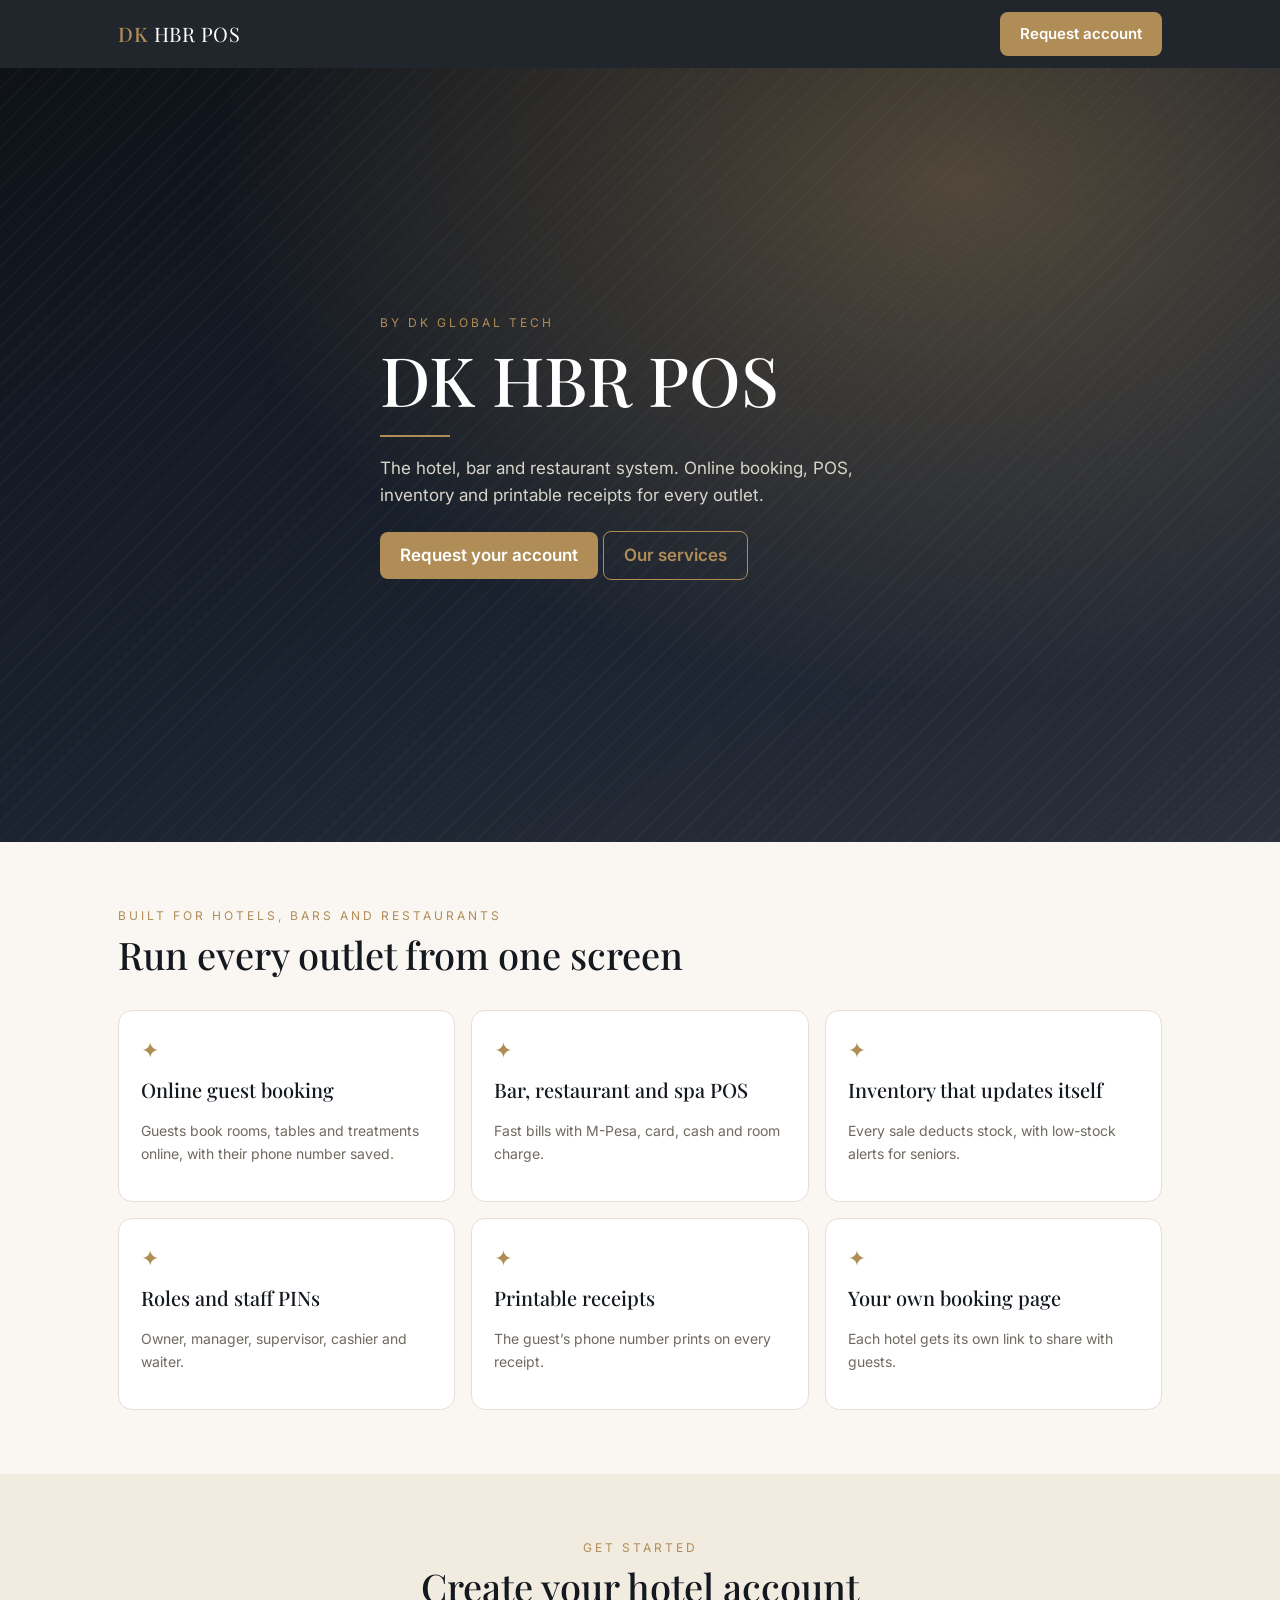
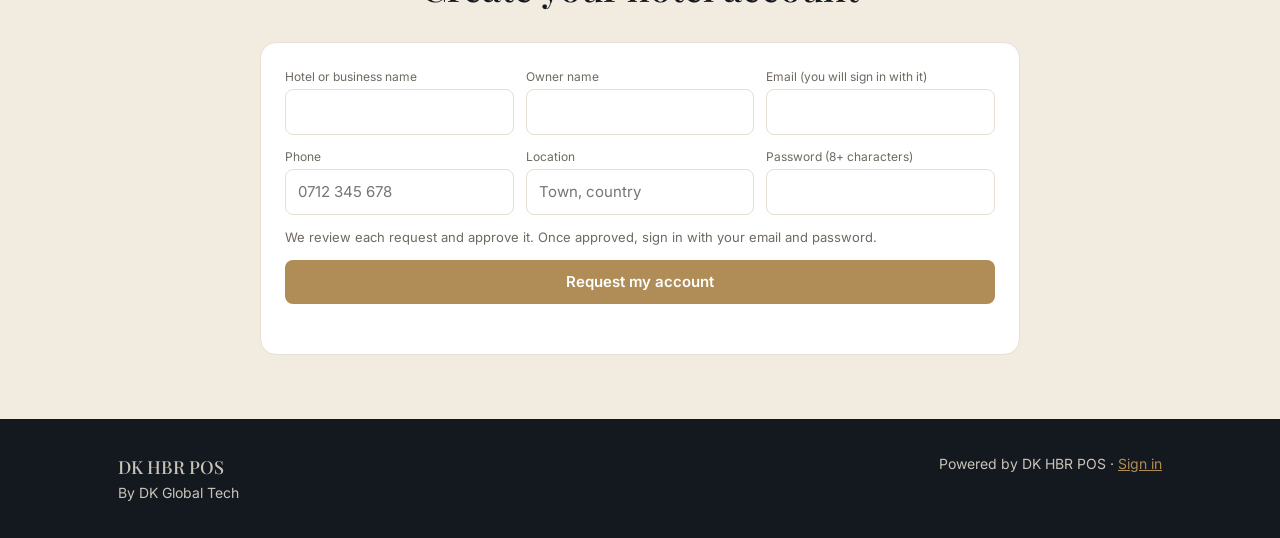
==== index.html @ b671a6f4 "Add files via upload" ====
<!DOCTYPE html>
<html lang="en"><head><meta charset="utf-8"><meta name="viewport" content="width=device-width,initial-scale=1,viewport-fit=cover"><title>DK HBR POS</title><meta name="theme-color" content="#b08d57"><link rel="manifest" href="manifest.webmanifest"><link rel="icon" href="icon-192.png">
<link href="https://fonts.googleapis.com/css2?family=Playfair+Display:wght@500;700&family=Inter:wght@400;500;600&display=swap" rel="stylesheet">
<style>
:root{--ink:#14181f;--gold:#b08d57;--cream:#faf7f2;--line:#e6dfd3;--mut:#6f6a60;--ok:#2f7d5b;--bad:#b3392f}
*{box-sizing:border-box}body{margin:0;font:15px/1.6 Inter,system-ui,sans-serif;color:var(--ink);background:var(--cream)}
h1,h2,h3,.serif{font-family:"Playfair Display",Georgia,serif;font-weight:500;margin:0}
button,input,select,textarea{font:inherit;color:inherit}button{cursor:pointer}
input,select,textarea{width:100%;padding:10px 12px;border:1px solid var(--line);border-radius:8px;background:#fff}
.mut{color:var(--mut);font-size:13px}.wrap{max-width:1080px;margin:0 auto;padding:0 18px}
.nav{position:sticky;top:0;z-index:5;background:rgba(20,24,31,.94);color:#fff;padding:12px 0}.nav .wrap{display:flex;justify-content:space-between;align-items:center;gap:10px}
.logo{font-family:"Playfair Display",serif;font-size:20px;letter-spacing:.5px}.logo b{color:var(--gold);font-weight:500}
.btn{background:var(--gold);color:#fff;border:0;border-radius:8px;padding:10px 20px;font-weight:600}.btn.o{background:transparent;border:1px solid var(--gold);color:var(--gold)}
.hero{min-height:86vh;display:flex;align-items:center;color:#fff;background:radial-gradient(ellipse at 75% 15%,rgba(176,141,87,.38),transparent 55%),repeating-linear-gradient(135deg,rgba(255,255,255,.025) 0 2px,transparent 2px 14px),linear-gradient(160deg,#0e1218,#1b2330 62%,#2b303b)}
.hero h1{font-size:clamp(36px,7vw,68px);line-height:1.1;margin:10px 0 14px}.hero p{max-width:520px;color:#d9d4c9;font-size:17px}
.eyebrow{color:var(--gold);letter-spacing:3px;font-size:12px;text-transform:uppercase}.rule{width:70px;height:2px;background:var(--gold);margin:18px 0}
.sec{padding:64px 0}.sec h2{font-size:clamp(26px,4vw,38px);margin-bottom:6px}
.cards{display:grid;grid-template-columns:repeat(auto-fit,minmax(260px,1fr));gap:16px;margin-top:24px}
.sv{background:#fff;border:1px solid var(--line);border-radius:14px;padding:22px}.sv i{color:var(--gold);font-style:normal;font-size:22px}.sv h3{font-size:20px;margin:6px 0}.sv button{margin-top:10px}
.bk{background:#fff;border:1px solid var(--line);border-radius:16px;padding:24px;max-width:760px;margin:24px auto 0}
.fg{display:grid;grid-template-columns:repeat(auto-fit,minmax(210px,1fr));gap:12px}.fg label{display:block;font-size:12px;color:var(--mut);margin-bottom:3px}
footer{background:var(--ink);color:#c9c4b9;padding:34px 0;font-size:14px}footer a,footer button{color:var(--gold);background:none;border:0;padding:0;text-decoration:underline}
.ok{background:#e9f4ee;color:var(--ok);padding:14px;border-radius:10px;margin-top:14px}.err{color:var(--bad);font-size:13px;margin-top:8px;min-height:18px}
.ov{display:none;position:fixed;inset:0;background:rgba(0,0,0,.55);z-index:20;align-items:center;justify-content:center;padding:16px}
.dlg{background:#fff;border-radius:14px;padding:22px;width:min(360px,100%)}.dlg input{margin:6px 0}
#app{display:none;max-width:1100px;margin:0 auto;padding:12px;padding-bottom:calc(12px + env(safe-area-inset-bottom,0px))}
.top{display:flex;justify-content:space-between;align-items:center;gap:8px;flex-wrap:wrap;margin-bottom:8px}
.chips{display:flex;gap:6px;flex-wrap:wrap;margin:8px 0}.chip{border:1px solid var(--line);background:#fff;border-radius:20px;padding:6px 14px}.chip.on{background:var(--ink);color:#fff;border-color:var(--ink)}
.card{background:#fff;border:1px solid var(--line);border-radius:12px;padding:14px;margin-bottom:10px}
.split{display:grid;grid-template-columns:minmax(0,1.5fr) minmax(0,1fr);gap:10px}.grid{display:grid;grid-template-columns:repeat(auto-fill,minmax(125px,1fr));gap:8px}
.item{text-align:left;background:var(--cream);border:1px solid var(--line);border-radius:10px;padding:12px 10px}.item b{display:block;font-weight:500}.item span{font-size:12px;color:var(--mut)}
.row{display:flex;justify-content:space-between;align-items:center;gap:8px;padding:5px 0;flex-wrap:wrap}.fl{display:grid;gap:6px;margin-bottom:8px}
.pay{display:grid;grid-template-columns:1fr 1fr;gap:6px;margin-top:8px}.pay button,.go{background:var(--ok);color:#fff;border:0;border-radius:8px;padding:10px;font-weight:600}.go{width:100%;margin-top:8px;background:var(--ink)}
.sm{border:1px solid var(--line);background:#fff;border-radius:8px;padding:5px 10px}.bad{color:var(--bad)}.low{background:#fbe9e7;color:var(--bad);border-radius:6px;padding:1px 8px;font-size:12px}
.mets{display:grid;grid-template-columns:repeat(auto-fit,minmax(150px,1fr));gap:8px;margin-bottom:8px}.met{background:#fff;border:1px solid var(--line);border-radius:10px;padding:10px}.met b{display:block;font-size:22px;font-weight:500}
#toast{position:fixed;left:50%;bottom:20px;transform:translateX(-50%);background:var(--ink);color:#fff;padding:10px 16px;border-radius:8px;display:none;z-index:40}
#rcpt{display:none;position:fixed;inset:0;background:rgba(0,0,0,.55);z-index:30;align-items:flex-start;justify-content:center;overflow:auto;padding:20px}
.paper{background:#fff;color:#000;width:min(340px,100%);padding:16px;font:13px/1.5 ui-monospace,Menlo,Consolas,monospace}.paper hr{border:0;border-top:1px dashed #000}.paper .ctr{text-align:center}.paper .r{display:flex;justify-content:space-between;gap:8px}
@media(max-width:700px){.split{grid-template-columns:1fr}}
@media print{body>*:not(#rcpt){display:none!important}#rcpt{position:static;background:none;display:block!important;padding:0}.paper{width:80mm;padding:0}.noprint{display:none!important}}
</style></head><body>
<div id="land">
<div class="nav"><div class="wrap"><div class="logo" id="lg1"></div><div><a href="#book" id="nb" class="btn" style="text-decoration:none;display:inline-block">Book now</a></div></div></div>
<header class="hero"><div class="wrap"><div class="eyebrow" id="ad"></div><h1 id="hn"></h1><div class="rule"></div><p id="tg"></p><p style="margin-top:22px"><a href="#book" id="hb" class="btn" style="text-decoration:none;display:inline-block">Plan your visit</a> <a href="#services" class="btn o" style="text-decoration:none;display:inline-block">Our services</a></p></div></header>
<section class="sec" id="services"><div class="wrap"><div class="eyebrow" id="se"></div><h2 id="sh"></h2><div class="cards" id="cards"></div></div></section>
<section class="sec" id="book" style="background:#f1ebe0"><div class="wrap"><div class="eyebrow" id="be1" style="text-align:center"></div><h2 id="bh" style="text-align:center"></h2>
<form class="bk" id="bf"><div class="fg"><div><label>Your name</label><input name="name" required autocomplete="name"></div><div><label>Phone (shown on your receipt)</label><input name="phone" required inputmode="tel" placeholder="0712 345 678"></div>
<div><label>Email (optional)</label><input name="email" type="email"></div><div><label>Service</label><select name="service" id="sv"></select></div>
<div><label>Date</label><input name="date" type="date" required id="dt"></div><div><label>Time</label><input name="time" type="time" value="12:00"></div><div><label>Guests</label><input name="guests" type="number" min="1" value="2"></div></div>
<div style="margin-top:12px"><label class="mut">What should we prepare? (room type, meal, treatment, special needs)</label><textarea name="notes" rows="3"></textarea></div>
<button class="btn" style="margin-top:14px;width:100%">Send booking request</button><div class="err" id="be"></div><div id="bo"></div></form>
<form class="bk" id="sg" style="display:none"><div class="fg"><div><label>Hotel or business name</label><input name="name" required></div><div><label>Owner name</label><input name="owner" required autocomplete="name"></div><div><label>Email (you will sign in with it)</label><input name="email" type="email" required autocomplete="email"></div><div><label>Phone</label><input name="phone" required inputmode="tel" placeholder="0712 345 678"></div><div><label>Location</label><input name="loc" placeholder="Town, country"></div><div><label>Password (8+ characters)</label><input name="pw" type="password" required minlength="8" autocomplete="new-password"></div></div>
<p class="mut" style="margin:12px 0 0">We review each request and approve it. Once approved, sign in with your email and password.</p><button class="btn" style="margin-top:12px;width:100%">Request my account</button><div class="err" id="sge"></div><div id="sgo"></div></form></div></section>
<footer><div class="wrap" style="display:flex;justify-content:space-between;gap:12px;flex-wrap:wrap"><div><b class="serif" id="fn" style="font-size:18px"></b><br><span id="fa"></span></div><div>Powered by DK HBR POS · <button data-a="lgo">Sign in</button></div></div></footer>
</div>

<div id="app"></div>
<div class="ov" id="lg"><div class="dlg"><h3>Sign in</h3>
<div class="chips"><button class="chip on" data-a="lm" data-v="staff" id="m1">Hotel staff</button><button class="chip" data-a="lm" data-v="own" id="m2">Owner or admin</button></div>
<div id="lf"><input id="lh" placeholder="Hotel code"><input id="ln" placeholder="Your name" autocomplete="username"><input id="lp" type="password" inputmode="numeric" placeholder="PIN" autocomplete="current-password"><button class="go" data-a="login">Sign in</button></div>
<div id="lo" style="display:none"><input id="le1" type="email" placeholder="Email" autocomplete="username"><input id="lw" type="password" placeholder="Password" autocomplete="current-password"><button class="go" data-a="login2">Sign in</button></div>
<div id="sf" style="display:none"><p class="mut">First time. Create the platform admin account with your setup code.</p><input id="sc" placeholder="Setup code"><input id="sn" placeholder="Your name"><input id="se1" type="email" placeholder="Admin email"><input id="sw" type="password" placeholder="Password (8+ characters)"><button class="go" data-a="setup">Create platform admin</button></div>
<div class="err" id="le"></div><button class="sm" data-a="lgx" style="margin-top:6px">Close</button></div></div>
<div id="rcpt"></div><div id="toast" role="status"></div>
<script>
const QH=new URLSearchParams(location.search).get("h")||"";const HOTEL={name:QH?"":"DK HBR POS",tag:QH?"":"The hotel, bar and restaurant system. Online booking, POS, inventory and printable receipts for every outlet.",phone:"",addr:QH?"":"By DK Global Tech"};
const SV=[["Rooms and suites","Comfortable rooms, made up and ready for your arrival."],["Restaurant table","Reserve a table and tell us what to prepare."],["Bar and lounge","Evening drinks and a corner kept just for you."],["Spa and wellness","Massage and treatments, booked to your time."],["Events and conferences","Meetings, weddings and celebrations, set up in advance."],["Airport or town transfer","A driver waiting with your name on it."]];
const FT=[["Online guest booking","Guests book rooms, tables and treatments online, with their phone number saved."],["Bar, restaurant and spa POS","Fast bills with M-Pesa, card, cash and room charge."],["Inventory that updates itself","Every sale deducts stock, with low-stock alerts for seniors."],["Roles and staff PINs","Owner, manager, supervisor, cashier and waiter."],["Printable receipts","The guest’s phone number prints on every receipt."],["Your own booking page","Each hotel gets its own link to share with guests."]];
const $=id=>document.getElementById(id),esc=s=>String(s==null?"":s).replace(/[&<>"']/g,c=>({"&":"&amp;","<":"&lt;",">":"&gt;",'"':"&quot;","'":"&#39;"}[c]));
const money=n=>"KSh "+Math.round(n).toLocaleString(),SEN=["owner","manager","supervisor"],ld=d=>new Date(d).toLocaleDateString([],{weekday:"short",day:"numeric",month:"short"});
const lymd=d=>d.getFullYear()+"-"+String(d.getMonth()+1).padStart(2,"0")+"-"+String(d.getDate()).padStart(2,"0");
let S={t:sessionStorage.getItem("dkt")||"",me:null,menu:[],orders:[],bookings:[],stock:[],staff:[]},tab="pos",per=1,bf="up",cart={lines:{},ref:"",name:"",phone:"",id:null,bk:null,dept:"Restaurant"},poll;
function paintLand(){
 const P=!QH;document.title=HOTEL.name||"DK HBR POS";
 $("lg1").innerHTML=esc(HOTEL.name).replace(/^(\S+)/,"<b>$1</b>");$("hn").textContent=HOTEL.name;$("tg").textContent=HOTEL.tag;$("ad").textContent=HOTEL.addr;$("fn").textContent=HOTEL.name;$("fa").textContent=[HOTEL.addr,HOTEL.phone].filter(Boolean).join(" · ");
 $("cards").innerHTML=(P?FT:SV).map((x,i)=>`<div class="sv"><i>✦</i><h3>${x[0]}</h3><p class="mut" style="font-size:14px">${x[1]}</p>${P?"":`<button class="btn o" data-a="pick" data-v="${i}">Book this</button>`}</div>`).join("");
 $("se").textContent=P?"Built for hotels, bars and restaurants":"Stay · Dine · Unwind";$("sh").textContent=P?"Run every outlet from one screen":"Everything you need, under one roof";
 $("nb").textContent=P?"Request account":"Book now";$("hb").textContent=P?"Request your account":"Plan your visit";
 $("be1").textContent=P?"Get started":"Book online";$("bh").textContent=P?"Create your hotel account":"Tell us what you need. We’ll have it ready.";
 $("bf").style.display=P?"none":"";$("sg").style.display=P?"":"none";$("lh").value=QH}
$("sv").innerHTML=SV.map(x=>`<option>${x[0]}</option>`).join("");$("dt").min=lymd(new Date());$("dt").value=lymd(new Date(Date.now()+864e5));paintLand();
if(QH)api("pub",{h:QH}).then(r=>{Object.assign(HOTEL,r);paintLand()}).catch(x=>{HOTEL.name="Hotel not found";HOTEL.tag=x.message;paintLand()});
function toast(m){const t=$("toast");t.textContent=m;t.style.display="block";clearTimeout(toast.h);toast.h=setTimeout(()=>t.style.display="none",3000)}
async function api(a,d){const r=await fetch("/api/s",{method:"POST",headers:{"Content-Type":"application/json"},body:JSON.stringify(Object.assign({a,t:S.t},d||{}))});const j=await r.json().catch(()=>({err:"Network problem"}));if(!r.ok){if((r.status===401||r.status===403)&&S.me){out();toast(j.err)}throw new Error(j.err||"Something went wrong")}return j}
$("bf").onsubmit=async e=>{e.preventDefault();$("be").textContent="";try{const f=Object.fromEntries(new FormData(e.target)),r=await api("book",Object.assign({h:QH},f));$("bo").innerHTML=`<div class="ok"><b>Request received. Reference ${esc(r.ref)}.</b><br>We’ll call or WhatsApp you on ${esc(f.phone)} to confirm. This number will appear on your receipt.</div>`;e.target.reset();$("dt").value=lymd(new Date(Date.now()+864e5))}catch(x){$("be").textContent=x.message}};
$("sg").onsubmit=async e=>{e.preventDefault();$("sge").textContent="";try{await api("signup",Object.fromEntries(new FormData(e.target)));$("sgo").innerHTML='<div class="ok"><b>Request received.</b><br>We’ll review it and approve your account. Then sign in with your email and password.</div>';e.target.reset()}catch(x){$("sge").textContent=x.message}};
const can={pay:()=>S.me.role!=="waiter",sen:()=>SEN.includes(S.me.role),stf:()=>["owner","manager"].includes(S.me.role)};
const pend=()=>(S.reqs||[]).filter(x=>x.status==="pending");
const TABS=()=>S.me.role==="platform"?[["req","Requests"+(pend().length?" ("+pend().length+")":"")],["cl","Clients"],["nc","Create client"],["ps","Payment details"]]:[["pos","New bill"],["bills","Bills"],["bookings","Bookings"],...(can.sen()?[["inventory","Inventory"],["menu","Menu"],["reports","Reports"]]:[]),...(can.stf()?[["staff","Staff"],["set","Settings"]]:[])];
function enter(r){S.t=r.t;sessionStorage.setItem("dkt",r.t);S.me=r.me;tab=r.me.role==="platform"?"req":"pos";$("lg").style.display="none";$("land").style.display="none";$("app").style.display="block";shell();sync();clearInterval(poll);poll=setInterval(()=>{if(!document.hidden)sync()},12000)}
function out(){clearInterval(poll);sessionStorage.removeItem("dkt");S.t="";S.me=null;$("app").style.display="none";$("land").style.display="block"}
async function sync(){try{Object.assign(S,await api("sync"));if(S.cfg)Object.assign(HOTEL,S.cfg);if(!$("v"))return;const rb=document.querySelector("#app [data-v=req]");if(rb)rb.textContent="Requests"+(pend().length?" ("+pend().length+")":"");if(tab==="menu"||tab==="inventory"||tab==="staff"){const l=$("ls");if(l)({menu:lMenu,inventory:lInv,staff:lStaff})[tab]()}else if(!["pos","nc","set","ps"].includes(tab)){const f=document.activeElement;if(f&&f.closest&&f.closest("#v")&&/INPUT|TEXTAREA|SELECT/.test(f.tagName))return;keepView()}}catch(e){}}
function shell(){$("app").innerHTML=`<div class="top"><div class="logo" style="font-size:20px">${esc(HOTEL.name)}<div class="mut" style="font-family:Inter">DK HBR POS</div></div><div><span class="chip">${esc(S.me.name)} · ${esc(S.me.role)}</span> <button class="sm" data-a="out">Sign out</button></div></div><div class="chips">${TABS().map(t=>`<button class="chip" data-a="tab" data-v="${t[0]}">${t[1]}</button>`).join("")}</div><div id="v"></div>`;view()}
function view(){document.querySelectorAll("#app .chips [data-a=tab]").forEach(b=>b.classList.toggle("on",b.dataset.v===tab));({pos:vPos,bills:vBills,bookings:vBook,inventory:vInv,menu:vMenu,reports:vRep,staff:vStaff,set:vSet,req:vReq,cl:vCl,nc:vNc,ps:vPs})[tab]()}
const ctot=()=>Object.values(cart.lines).reduce((a,l)=>a+l.p*l.q,0);
function vPos(){
 const it=S.menu.filter(m=>m.dept===cart.dept),L=Object.values(cart.lines),t=ctot();
 $("v").innerHTML=`<div class="split"><div class="card"><div class="chips">${["Restaurant","Bar","Spa","Hotel"].map(d=>`<button class="chip ${d===cart.dept?"on":""}" data-a="dept" data-v="${d}">${d==="Hotel"?"Rooms and extras":d}</button>`).join("")}</div><div class="grid">${it.map(m=>`<button class="item" data-a="add" data-v="${m.id}"><b>${esc(m.name)}</b><span>${money(m.price)}</span></button>`).join("")||'<p class="mut">Nothing here yet. Seniors add items under Menu.</p>'}</div></div>
 <div class="card"><div class="row"><b>${cart.id?"Editing bill":"New bill"}</b><button class="sm" data-a="clr">Clear</button></div><div class="fl"><input id="gn" placeholder="Guest name" value="${esc(cart.name)}"><input id="gp" placeholder="Guest phone (prints on receipt)" inputmode="tel" value="${esc(cart.phone)}"><input id="gr" placeholder="Room, table or booking ref" value="${esc(cart.ref)}"></div>
 <div style="border-top:1px solid var(--line);border-bottom:1px solid var(--line);min-height:56px;padding:4px 0">${L.map(l=>`<div class="row"><span>${esc(l.n)}</span><span><button class="sm" data-a="qty" data-v="${l.id}:-1">−</button> ${l.q} <button class="sm" data-a="qty" data-v="${l.id}:1">+</button> ${money(l.p*l.q)}</span></div>`).join("")||'<p class="mut">Tap an item to start.</p>'}</div>
 <div class="row mut"><span>VAT 16% (included)</span><span>${money(t*16/116)}</span></div><div class="row"><b>Total</b><b style="font-size:20px">${money(t)}</b></div>
 <button class="go" data-a="save">Save bill and send</button>${can.pay()?`<div class="pay">${["Cash","M-Pesa","Card","Room"].map(p=>`<button data-a="pay" data-v="${p}">${p==="Room"?"Room charge":p}</button>`).join("")}</div>`:'<p class="mut">Cashiers and seniors take payment.</p>'}</div></div>`}
async function save(pay){
 const L=Object.values(cart.lines);if(!L.length)return toast("Add items first");
 if(pay&&cart.phone.replace(/\D/g,"").length<9)return toast("Enter the guest’s phone number. It prints on the receipt.");
 if(pay==="Room"&&!cart.ref.trim())return toast("Enter the room number first");
 const r=await api("order",{id:cart.id,lines:L,name:cart.name,phone:cart.phone,ref:cart.ref,pay:pay||null});
 if(cart.bk)api("upd",{c:"bookings",id:cart.bk,patch:{status:pay?"Done":"Arrived"}}).catch(()=>{});
 cart={lines:{},ref:"",name:"",phone:"",id:null,bk:null,dept:cart.dept};await sync();
 if(pay){toast("Paid "+money(r.o.total));showRc(r.o)}else{toast("Bill saved");vPos()}}
function vBills(){
 const op=S.orders.filter(o=>o.status==="open"),pd=S.orders.filter(o=>o.status==="paid").slice(0,30);
 $("v").innerHTML=`<b>Open bills</b><div class="mets" style="margin-top:6px;grid-template-columns:repeat(auto-fill,minmax(250px,1fr))">${op.map(o=>`<div class="card"><div class="row"><b>#${o.no} ${esc(o.ref||o.name||"Walk-in")}</b><span class="mut">${esc(o.by)}</span></div><div class="mut">${o.lines.map(l=>l.q+"× "+esc(l.n)).join(", ")}</div><div class="row"><b>${money(o.total)}</b><span><button class="sm" data-a="open" data-v="${o.id}">Open</button>${can.sen()?` <button class="sm bad" data-a="void" data-v="${o.id}">Void</button>`:""}</span></div></div>`).join("")||'<p class="mut">No open bills.</p>'}</div>
 <b>Recent paid</b>${pd.map(o=>`<div class="card row"><span>#${o.no} ${esc(o.name||o.ref||"Walk-in")} <span class="mut">${esc(o.phone||"")} · ${esc(o.pay)}</span></span><span>${money(o.total)} <button class="sm" data-a="rc" data-v="${o.id}">Receipt</button></span></div>`).join("")||'<p class="mut">No paid bills yet.</p>'}`}
function vBook(){
 const td=lymd(new Date()),b=S.bookings.filter(x=>bf==="all"||x.date>=td).sort((x,y)=>(x.date+x.time).localeCompare(y.date+y.time));
 $("v").innerHTML=`<div class="chips"><button class="chip ${bf==="up"?"on":""}" data-a="bf" data-v="up">Today and upcoming</button><button class="chip ${bf==="all"?"on":""}" data-a="bf" data-v="all">All</button></div>`+(b.map(x=>`<div class="card"><div class="row"><b>${ld(x.date+"T12:00")} · ${esc(x.time)} · ${esc(x.service)}</b><span class="mut">${esc(x.ref)}</span></div><div>${esc(x.name)} · ${x.guests} guest(s) · <b>${esc(x.phone)}</b></div>${x.notes?`<div class="mut">Prepare: ${esc(x.notes)}</div>`:""}<div class="row"><select data-a="bst" data-v="${x.id}" style="width:auto">${["Requested","Confirmed","Arrived","Done","Cancelled"].map(s=>`<option ${s===x.status?"selected":""}>${s}</option>`).join("")}</select><span>${["Done","Cancelled"].includes(x.status)?"":`<button class="sm" data-a="bk" data-v="${x.id}">Start bill</button> `}<a href="https://wa.me/${esc(String(x.phone).replace(/\D/g,"").replace(/^0/,"254"))}" target="_blank" rel="noopener">WhatsApp</a></span></div></div>`).join("")||'<p class="mut">No bookings to show.</p>')}
function vInv(){$("v").innerHTML=`<div class="card"><b>Add stock item</b><div class="fg" style="margin-top:6px"><input id="in" placeholder="Item (e.g. Tusker 500ml)"><input id="iq" placeholder="Quantity" inputmode="numeric"><input id="iu" placeholder="Unit (bottle, kg)"><input id="im" placeholder="Low-stock level" inputmode="numeric"><button class="go" style="margin:0" data-a="stadd">Add</button></div></div><div id="ls"></div>`;lInv()}
function lInv(){$("ls").innerHTML=S.stock.map(s=>`<div class="card row"><span><b>${esc(s.name)}</b> ${s.qty<=s.min?'<span class="low">Low</span>':""}<br><span class="mut">${s.qty} ${esc(s.unit)} · alert at ${s.min}</span></span><span><input id="d${s.id}" placeholder="+/-" inputmode="numeric" style="width:70px"> <button class="sm" data-a="stadj" data-v="${s.id}">Update</button> <button class="sm bad" data-a="stdel" data-v="${s.id}">Delete</button></span></div>`).join("")||'<p class="mut">No stock yet. Link items to menu items so each sale deducts stock.</p>'}
function vMenu(){$("v").innerHTML=`<div class="card"><b>Add menu item</b><div class="fg" style="margin-top:6px"><input id="mn" placeholder="Item name"><input id="mp" placeholder="Price" inputmode="numeric"><select id="md"><option>Restaurant</option><option>Bar</option><option>Spa</option><option>Hotel</option></select><select id="ms"><option value="">Stock: not tracked</option>${S.stock.map(s=>`<option value="${s.id}">${esc(s.name)}</option>`).join("")}</select><button class="go" style="margin:0" data-a="mnadd">Add</button></div></div><div id="ls"></div>`;lMenu()}
function lMenu(){$("ls").innerHTML=S.menu.map(m=>`<div class="card row"><span>${esc(m.name)} <span class="mut">${esc(m.dept)}${m.sku?" · tracked":""}</span></span><span>${money(m.price)} <button class="sm bad" data-a="mndel" data-v="${m.id}">Delete</button></span></div>`).join("")||'<p class="mut">No items yet.</p>'}
function vStaff(){$("v").innerHTML=`<div class="card"><b>Add staff</b><p class="mut">Waiters take orders. Cashiers also take payment. Supervisors and managers manage inventory, menu, voids and reports. Only managers and the owner manage staff.</p><div class="fg"><input id="tn" placeholder="Name"><input id="tp" placeholder="PIN (4 to 8 digits)" inputmode="numeric"><select id="tr"><option>waiter</option><option>cashier</option><option>supervisor</option><option>manager</option>${S.me.role==="owner"?"<option>owner</option>":""}</select><button class="go" style="margin:0" data-a="stfadd">Add</button></div></div><div id="ls"></div>`;lStaff()}
function lStaff(){$("ls").innerHTML=(S.staff||[]).map(s=>`<div class="card row"><span>${esc(s.name)} <span class="mut">${esc(s.role)}</span></span>${s.name===S.me.name?'<span class="mut">You</span>':`<button class="sm bad" data-a="stfdel" data-v="${s.id}">Remove</button>`}</div>`).join("")}
function vReq(){$("v").innerHTML=pend().map(x=>`<div class="card"><div class="row"><b>${esc(x.name)}</b><span class="mut">${new Date(x.ts).toLocaleDateString()}</span></div><div>${esc(x.owner)} · ${esc(x.email)} · <b>${esc(x.phone)}</b></div><div class="mut">${esc(x.loc||"")}</div><div class="fg" style="margin:8px 0">${pkgFields("r"+x.id)}</div><div class="row"><span></span><span><button class="sm" data-a="app" data-v="${x.id}">Approve</button> <button class="sm bad" data-a="rej" data-v="${x.id}">Reject</button></span></div></div>`).join("")||'<p class="mut">No pending requests.</p>'}
const PER={month:"per month",year:"per year",once:"one-time"},LIFE=4102444800000;
function keepView(){const m={};document.querySelectorAll("#v input[id],#v textarea[id],#v select[id]").forEach(e=>m[e.id]=e.value);view();for(const k in m){const e=$(k);if(e&&e.value!==m[k])e.value=m[k]}}
function pkgFields(p,t){t=t||{};return `<input id="${p}n" placeholder="Package name (e.g. Standard)" value="${esc(t.plan||"Standard")}"><input id="${p}f" placeholder="Package fee in KSh" inputmode="numeric" value="${t.fee!=null&&t.fee!==""?esc(t.fee):""}"><select id="${p}d">${Object.entries(PER).map(([k,v])=>`<option value="${k}" ${k===(t.period||"month")?"selected":""}>${v}</option>`).join("")}</select>`}
function pkgRead(p){const fee=$(p+"f").value.trim().replace(/,/g,"");if(fee===""||isNaN(+fee)||+fee<0)throw new Error("Enter the package fee in KSh");return{plan:$(p+"n").value.trim()||"Standard",fee:+fee,period:$(p+"d").value}}
function paidTxt(t){if(!t.plan)return"No package set";if(!t.paidUntil)return"Not paid yet";if(t.paidUntil>=LIFE)return"Paid (one-time)";const d=new Date(t.paidUntil).toLocaleDateString([],{day:"numeric",month:"short",year:"numeric"});return t.paidUntil>Date.now()?"Paid until "+d:"Overdue since "+d}
const feeTxt=t=>t.plan?t.plan+" · "+money(t.fee||0)+" "+PER[t.period||"month"]:"";
function pkgCard(){const k=S.pkg;if(!k||!k.plan)return"";return `<div class="card"><b>Your package</b><p>${esc(k.plan)} · ${money(k.fee||0)} ${PER[k.period||"month"]}</p><p class="mut">${esc(paidTxt(k))}</p>${k.pay?`<p class="mut">How to pay:<br>${esc(k.pay).replace(/\n/g,"<br>")}</p>`:""}</div>`}
function shareMsg(t){const st=S.pset||{},site=(st.site||location.origin).replace(/\/+$/,"");return `Hello ${t.owner},\n\nYour DK HBR POS account for ${t.name} is approved and ready.\n\nSign in: ${site}\nChoose "Owner or admin" and use your email ${t.email} with the password you chose when you registered.\nHotel code for your staff: ${t.slug}\nGuest booking page: ${site}/?h=${t.slug}\n`+(t.plan?`\nPackage: ${t.plan}\nFee: ${money(t.fee||0)} ${PER[t.period||"month"]}\n`:"")+(st.pay?`\nHow to pay:\n${st.pay}\n`:"")+(st.contact?`\nQuestions: ${st.contact}\n`:"")+`\nDK Global Tech`}
function editForm(t){return `<div class="fg" style="margin:8px 0">${pkgFields("e"+t.id,t)}<div><label class="mut">Paid until (optional)</label><input id="ep${t.id}" type="date" value="${t.paidUntil&&t.paidUntil<LIFE?lymd(new Date(t.paidUntil)):""}"></div></div><div class="row"><span></span><span><button class="go" style="margin:0" data-a="psave" data-v="${t.id}">Save package</button> <button class="sm" data-a="pex">Cancel</button></span></div>`}
function sharePanel(t){return `<div style="margin-top:8px"><label class="mut">Message to send (you can edit it first)</label><textarea id="shm" rows="12" style="width:100%">${esc(shareMsg(t))}</textarea><div class="row" style="margin-top:6px"><span><button class="go" style="margin:0" data-a="wa" data-v="${t.id}">WhatsApp</button> <button class="sm" data-a="mail" data-v="${t.id}">Email</button> <button class="sm" data-a="cpy" data-v="${t.id}">Copy</button></span><button class="sm" data-a="shx">Close</button></div></div>`}
function vCl(){$("v").innerHTML=(S.tenants||[]).map(t=>`<div class="card"><div class="row"><b>${esc(t.name)}</b>${t.status==="active"?'<span class="mut">active</span>':'<span class="low">suspended</span>'}</div><div class="mut">${esc(t.owner)} · ${esc(t.email)} · ${esc(t.phone)}</div><div class="mut">Hotel code: <b>${esc(t.slug)}</b> · Guest page: ${esc(((S.pset||{}).site||location.origin).replace(/\/+$/,"")+"/?h="+t.slug)}</div><div style="margin:6px 0"><b>${esc(feeTxt(t)||"No package set")}</b><br><span class="${t.plan&&t.paidUntil>Date.now()?"mut":"low"}">${esc(paidTxt(t))}</span></div><div class="row"><span></span><span><button class="sm" data-a="share" data-v="${t.id}">Share</button> <button class="sm" data-a="pedit" data-v="${t.id}">Package</button> ${t.plan?`<button class="sm" data-a="ppaid" data-v="${t.id}">Mark paid</button> `:""}<button class="sm" data-a="tst" data-v="${t.id}">${t.status==="active"?"Suspend":"Activate"}</button> <button class="sm" data-a="trs" data-v="${t.id}">Reset password</button></span></div>${S.edit===t.id?editForm(t):""}${S.share===t.id?sharePanel(t):""}</div>`).join("")||'<p class="mut">No clients yet.</p>'}
function vPs(){const st=S.pset||{};$("v").innerHTML=`<div class="card"><b>Your payment details</b><p class="mut">These appear in the message you share with each client, and on their Settings page.</p><div class="fg"><textarea id="psy" rows="4" placeholder="How clients pay you, e.g. M-Pesa Paybill 123456, Account: hotel code. Or Till 987654, name DK Global Tech.">${esc(st.pay||"")}</textarea><input id="psc" placeholder="Your phone or email for questions" value="${esc(st.contact||"")}"><input id="pss" placeholder="Main site address, e.g. https://dk-hbr-pos-cloud.vercel.app" value="${esc(st.site||"")}"><button class="go" style="margin:0" data-a="pset">Save</button></div></div>`}
function vNc(){$("v").innerHTML=`<div class="card"><b>Create a client account</b><div class="fg" style="margin-top:8px"><input id="cn" placeholder="Hotel or business name"><input id="co" placeholder="Owner name"><input id="ce" type="email" placeholder="Owner email"><input id="cp" placeholder="Phone" inputmode="tel"><input id="cl1" placeholder="Location"><input id="cw" placeholder="Temporary password (8+)">${pkgFields("c")}<button class="go" style="margin:0" data-a="ncr">Create and activate</button></div><p class="mut">The client signs in with this email and password under "Owner or admin", then adds staff, stock and menu.</p></div>`}
function vSet(){const c=S.cfg||{};$("v").innerHTML=`<div class="card"><b>Hotel details</b><p class="mut">Shown on your guest page and on every receipt.</p><div class="fg"><input id="hn1" placeholder="Hotel name" value="${esc(c.name)}"><input id="hp" placeholder="Phone" value="${esc(c.phone)}"><input id="ha" placeholder="Address" value="${esc(c.addr)}"><input id="ht" placeholder="Welcome message" value="${esc(c.tag)}"><button class="go" style="margin:0" data-a="cfg">Save</button></div></div><div class="card"><b>Share with guests</b><p>Booking page: <b>${esc(location.origin+"/?h="+(S.slug||""))}</b></p><p class="mut">Hotel code for staff sign-in: <b>${esc(S.slug||"")}</b></p></div>${pkgCard()}`}
function lmode(m){[["lf","staff"],["lo","own"],["sf","setup"]].forEach(([x,k])=>$(x).style.display=k===m?"block":"none");$("m1").classList.toggle("on",m==="staff");$("m2").classList.toggle("on",m==="own");$("m1").parentNode.style.display=m==="setup"?"none":"flex"}
function vRep(){
 const st=per===0?0:new Date().setHours(0,0,0,0)-(per-1)*864e5,p=S.orders.filter(o=>o.status==="paid"&&o.paidTs>=st),s=p.reduce((a,o)=>a+o.total,0);
 const g=f=>{const m={};p.forEach(o=>f(o).forEach(([k,v])=>m[k]=(m[k]||0)+v));return Object.entries(m).sort((a,b)=>b[1]-a[1]).map(([k,v])=>`<div class="row"><span>${esc(k)}</span><b>${money(v)}</b></div>`).join("")||'<p class="mut">No sales yet.</p>'};
 $("v").innerHTML=`<div class="chips">${[[1,"Today"],[7,"7 days"],[0,"All recent"]].map(([v,n])=>`<button class="chip ${v===per?"on":""}" data-a="per" data-v="${v}">${n}</button>`).join("")}</div><div class="mets"><div class="met"><span class="mut">Sales</span><b>${money(s)}</b></div><div class="met"><span class="mut">Paid bills</span><b>${p.length}</b></div><div class="met"><span class="mut">VAT included</span><b>${money(s*16/116)}</b></div><div class="met"><span class="mut">Low stock items</span><b>${S.stock.filter(x=>x.qty<=x.min).length}</b></div></div>
 <div class="mets" style="grid-template-columns:repeat(auto-fit,minmax(220px,1fr))"><div class="card"><b>By payment</b>${g(o=>[[o.pay==="Room"?"Room charge":o.pay,o.total]])}</div><div class="card"><b>By section</b>${g(o=>o.lines.map(l=>[l.d||"Other",l.p*l.q]))}</div><div class="card"><b>By cashier</b>${g(o=>[[o.cashier||"-",o.total]])}</div></div>`}
function showRc(o){
 const v=o.total*16/116;
 $("rcpt").innerHTML=`<div><div class="paper"><div class="ctr"><b style="font-size:16px">${esc(HOTEL.name)}</b><br>${esc(HOTEL.addr)}<br>Tel ${esc(HOTEL.phone)}</div><hr><div>Receipt #${o.no}<br>${new Date(o.paidTs||o.ts).toLocaleString()}</div>${o.name?`<div>Guest: ${esc(o.name)}</div>`:""}<div><b>Guest phone: ${esc(o.phone||"-")}</b></div>${o.ref?`<div>Ref: ${esc(o.ref)}</div>`:""}<hr>
 ${o.lines.map(l=>`<div class="r"><span>${l.q} x ${esc(l.n)}</span><span>${Math.round(l.p*l.q).toLocaleString()}</span></div>`).join("")}<hr><div class="r"><span>VAT 16% incl.</span><span>${Math.round(v).toLocaleString()}</span></div><div class="r"><b>TOTAL KSh</b><b>${Math.round(o.total).toLocaleString()}</b></div><div>Paid by: ${o.pay==="Room"?"Room charge":esc(o.pay||"-")}</div><div>Served by: ${esc(o.cashier||o.by)}</div><hr><div class="ctr">Thank you for staying with us</div>
 <div class="noprint" style="margin-top:10px;display:flex;gap:8px"><button class="go" style="margin:0" onclick="window.print()">Print</button><button class="sm" onclick="$('rcpt').style.display='none'">Close</button></div></div></div>`;$("rcpt").style.display="flex"}
document.addEventListener("input",e=>{const i=e.target.id;if(i==="gn")cart.name=e.target.value;if(i==="gp")cart.phone=e.target.value;if(i==="gr")cart.ref=e.target.value});
document.addEventListener("change",async e=>{const s=e.target.closest("[data-a=bst]");if(s)try{await api("upd",{c:"bookings",id:s.dataset.v,patch:{status:s.value}});sync()}catch(x){toast(x.message)}});
document.addEventListener("click",async e=>{
 const b=e.target.closest("[data-a]");if(!b||b.tagName==="SELECT")return;const a=b.dataset.a,v=b.dataset.v,g=i=>$(i).value.trim();
 try{
 if(a==="pick"){$("sv").selectedIndex=+v;$("book").scrollIntoView({behavior:"smooth"})}
 else if(a==="lgo"){$("lg").style.display="flex";$("le").textContent="";const r=await api("status");lmode(r.setup?"setup":QH?"staff":"own")}
 else if(a==="lm")lmode(v);
 else if(a==="lgx")$("lg").style.display="none";
 else if(a==="login"){enter(await api("login",{h:g("lh"),name:g("ln"),pin:g("lp")}));$("lp").value=""}
 else if(a==="login2"){enter(await api("login",{email:g("le1"),pw:$("lw").value}));$("lw").value=""}
 else if(a==="setup"){enter(await api("setup",{code:g("sc"),name:g("sn"),email:g("se1"),pw:$("sw").value}))}
 else if(a==="app"){const r=await api("p_approve",Object.assign({id:v},pkgRead("r"+v)));toast("Client approved. Share the details with them.");await sync();S.share=r.id;S.edit=null;tab="cl";view()}
 else if(a==="rej"){if(confirm("Reject this request?")){await api("p_reject",{id:v});await sync()}}
 else if(a==="tst"){const t=S.tenants.find(x=>x.id===v);await api("p_status",{id:v,status:t.status==="active"?"suspended":"active"});await sync()}
 else if(a==="trs"){const pw=prompt("New temporary password for the owner (8+ characters)");if(pw){await api("p_reset",{id:v,pw});toast("Password reset")}}
 else if(a==="ncr"){const r=await api("p_create",Object.assign({name:g("cn"),owner:g("co"),email:g("ce"),phone:g("cp"),loc:g("cl1"),pw:g("cw")},pkgRead("c")));toast("Created. Hotel code: "+r.slug);await sync();S.share=r.id;S.edit=null;tab="cl";view()}
 else if(a==="cfg"){await api("cfg",{name:g("hn1"),phone:g("hp"),addr:g("ha"),tag:g("ht")});toast("Saved");await sync()}
 else if(a==="share"){S.share=v;S.edit=null;vCl()}
 else if(a==="shx"){S.share=null;vCl()}
 else if(a==="pedit"){S.edit=v;S.share=null;vCl()}
 else if(a==="pex"){S.edit=null;vCl()}
 else if(a==="psave"){await api("p_plan",Object.assign({id:v,paidUntil:g("ep"+v)},pkgRead("e"+v)));S.edit=null;toast("Package saved");await sync();vCl()}
 else if(a==="ppaid"){await api("p_paid",{id:v});toast("Marked as paid");await sync();vCl()}
 else if(a==="wa"){const t=S.tenants.find(x=>x.id===v);let n=String(t.phone).replace(/\D/g,"");if(n.startsWith("0"))n="254"+n.slice(1);else if(n.length===9)n="254"+n;window.open("https://wa.me/"+n+"?text="+encodeURIComponent($("shm").value),"_blank")}
 else if(a==="mail"){const t=S.tenants.find(x=>x.id===v);location.href="mailto:"+t.email+"?subject="+encodeURIComponent("Your DK HBR POS account")+"&body="+encodeURIComponent($("shm").value)}
 else if(a==="cpy"){try{await navigator.clipboard.writeText($("shm").value)}catch(e){$("shm").select();document.execCommand("copy")}toast("Copied")}
 else if(a==="pset"){await api("p_settings",{pay:g("psy"),contact:g("psc"),site:g("pss")});toast("Saved");await sync()}
 else if(a==="out")out();
 else if(a==="tab"){tab=v;view()}
 else if(a==="dept"){cart.dept=v;vPos()}
 else if(a==="add"){const m=S.menu.find(x=>x.id===v);if(m){const l=cart.lines[v]||(cart.lines[v]={id:v,n:m.name,p:m.price,q:0,d:m.dept,sku:m.sku||""});l.q++;vPos()}}
 else if(a==="qty"){const[i,d]=v.split(":"),l=cart.lines[i];if(l){l.q+=+d;if(l.q<1)delete cart.lines[i];vPos()}}
 else if(a==="clr"){cart={lines:{},ref:"",name:"",phone:"",id:null,bk:null,dept:cart.dept};vPos()}
 else if(a==="save")await save();
 else if(a==="pay")await save(v);
 else if(a==="open"){const o=S.orders.find(x=>x.id===v);if(o){cart={lines:Object.fromEntries(o.lines.map(l=>[l.id,Object.assign({},l)])),ref:o.ref,name:o.name,phone:o.phone,id:o.id,bk:null,dept:cart.dept};tab="pos";view()}}
 else if(a==="void"){if(confirm("Void this bill and return its stock?")){await api("void",{id:v});toast("Bill voided");sync()}}
 else if(a==="rc"){const o=S.orders.find(x=>x.id===v);if(o)showRc(o)}
 else if(a==="bf"){bf=v;vBook()}
 else if(a==="bk"){const x=S.bookings.find(q=>q.id===v);if(x){cart={lines:{},ref:x.service+" "+x.ref,name:x.name,phone:x.phone,id:null,bk:x.id,dept:"Restaurant"};tab="pos";view()}}
 else if(a==="per"){per=+v;vRep()}
 else if(a==="stadd"){if(!g("in"))return toast("Enter an item name");await api("add",{c:"stock",item:{name:g("in"),qty:+g("iq")||0,unit:g("iu")||"unit",min:+g("im")||0}});["in","iq","iu","im"].forEach(i=>$(i).value="");await sync();lInv()}
 else if(a==="stadj"){const d=+g("d"+v);if(!d)return toast("Enter a number, like 24 or -3");await api("upd",{c:"stock",id:v,patch:{delta:d}});await sync();lInv()}
 else if(a==="stdel"){if(confirm("Delete this stock item?")){await api("del",{c:"stock",id:v});await sync();lInv()}}
 else if(a==="mnadd"){const p=+g("mp");if(!g("mn")||!(p>0))return toast("Enter a name and a price");await api("add",{c:"menu",item:{name:g("mn"),price:p,dept:$("md").value,sku:$("ms").value}});["mn","mp"].forEach(i=>$(i).value="");await sync();lMenu()}
 else if(a==="mndel"){await api("del",{c:"menu",id:v});await sync();lMenu()}
 else if(a==="stfadd"){await api("add",{c:"staff",item:{name:g("tn"),pin:g("tp"),role:$("tr").value}});["tn","tp"].forEach(i=>$(i).value="");toast("Staff added");await sync();lStaff()}
 else if(a==="stfdel"){if(confirm("Remove this person?")){await api("del",{c:"staff",id:v});await sync();lStaff()}}
 }catch(x){(a==="login"||a==="login2"||a==="setup")?$("le").textContent=x.message:toast(x.message)}
});
if(S.t)api("sync").then(r=>{S.me=r.me;enter({t:S.t,me:r.me})}).catch(()=>{});
if("serviceWorker" in navigator)navigator.serviceWorker.register("sw.js").catch(()=>{});
</script></body></html>
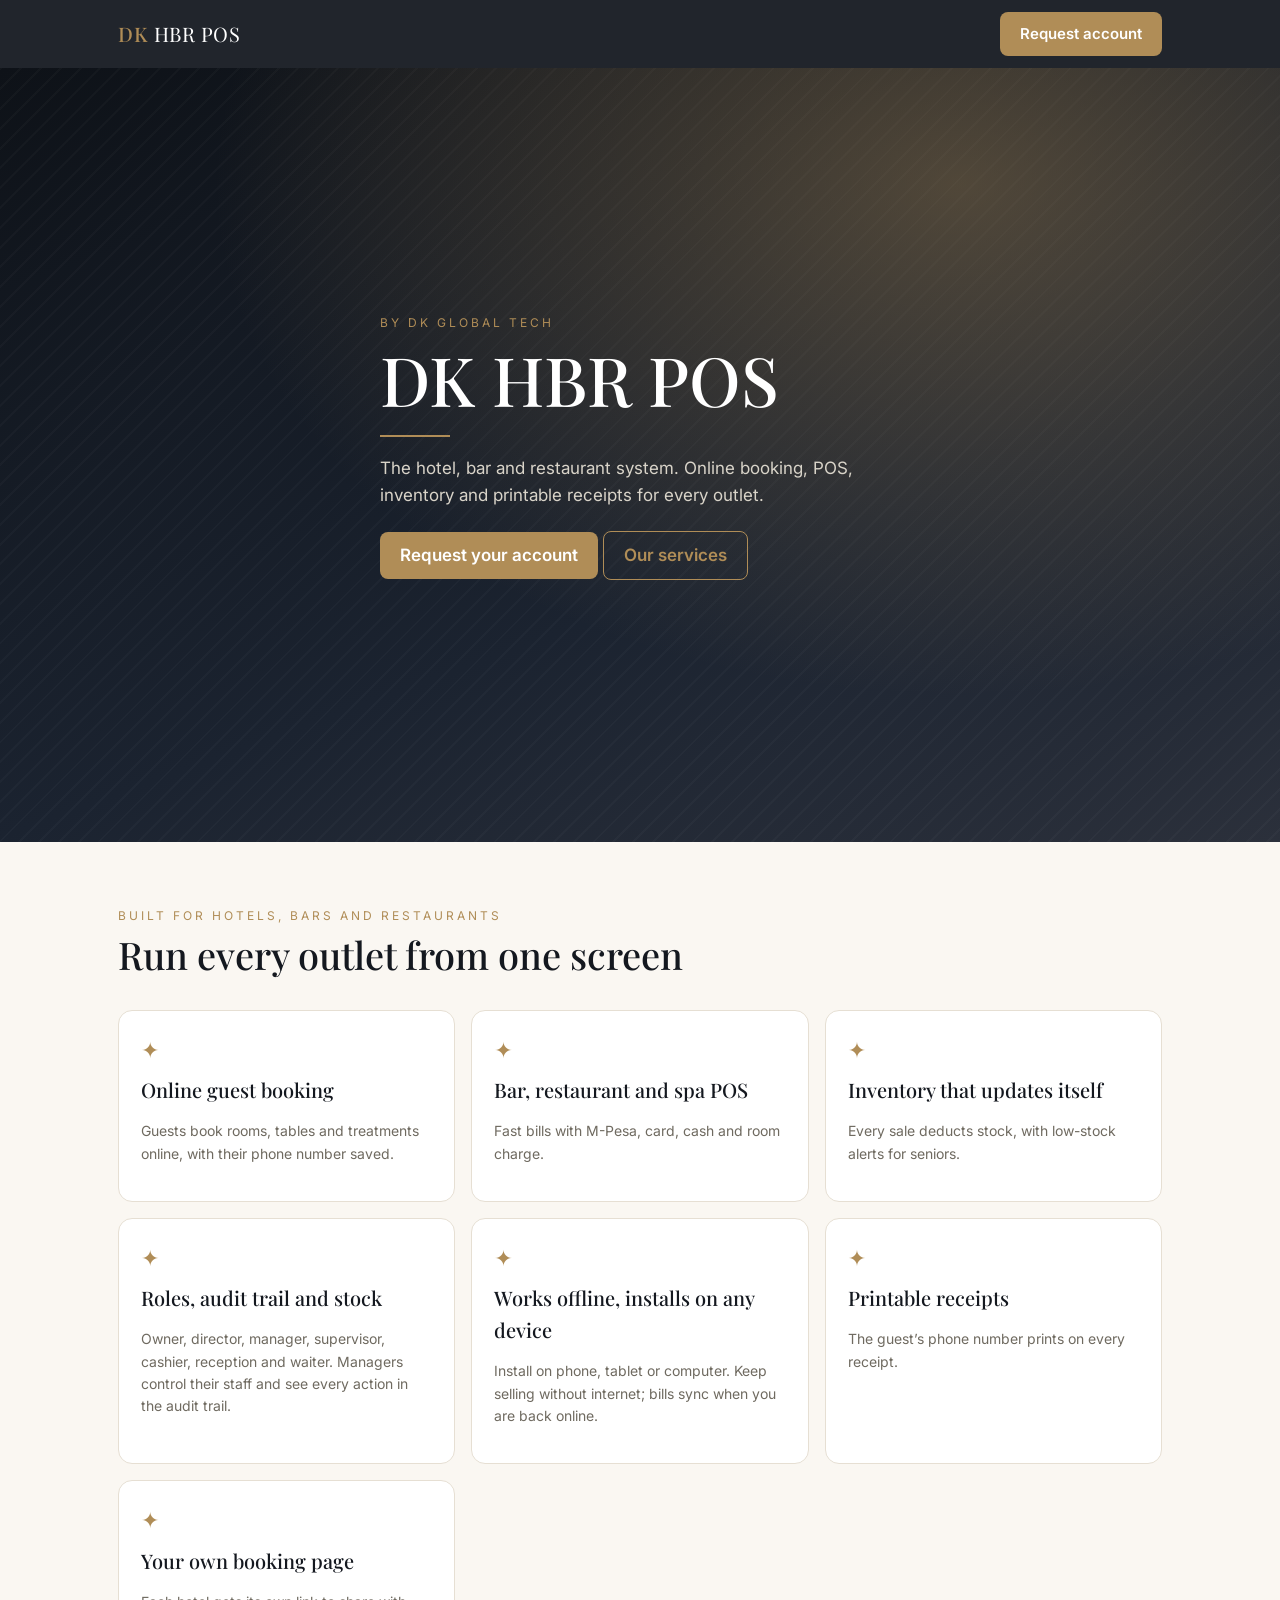
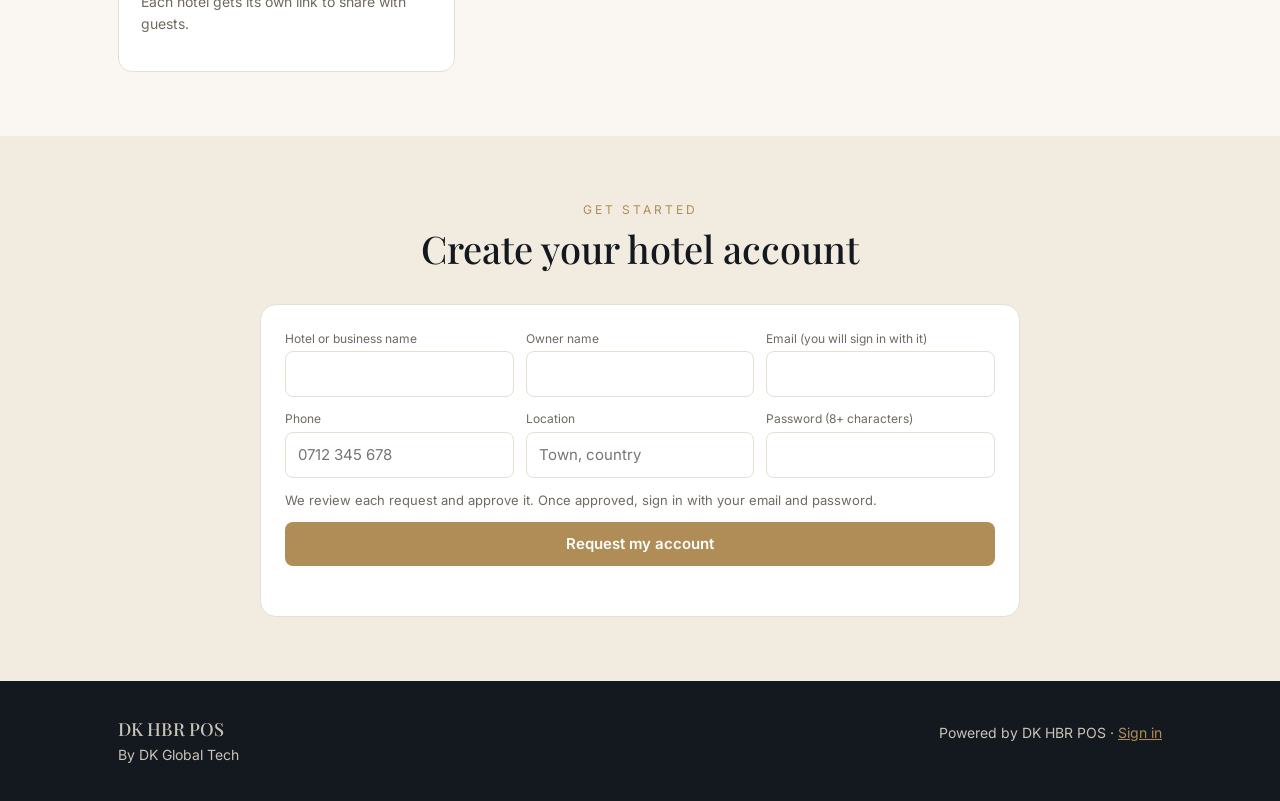
==== commit 60daff30: "Update index.html" ====
--- a/index.html
+++ b/index.html
@@ -36,6 +36,8 @@
 #toast{position:fixed;left:50%;bottom:20px;transform:translateX(-50%);background:var(--ink);color:#fff;padding:10px 16px;border-radius:8px;display:none;z-index:40}
 #rcpt{display:none;position:fixed;inset:0;background:rgba(0,0,0,.55);z-index:30;align-items:flex-start;justify-content:center;overflow:auto;padding:20px}
 .paper{background:#fff;color:#000;width:min(340px,100%);padding:16px;font:13px/1.5 ui-monospace,Menlo,Consolas,monospace}.paper hr{border:0;border-top:1px dashed #000}.paper .ctr{text-align:center}.paper .r{display:flex;justify-content:space-between;gap:8px}
+#net{display:none;position:fixed;left:0;right:0;top:0;z-index:50;background:#8a5a00;color:#fff;text-align:center;font-size:13px;padding:6px 10px;padding-top:calc(6px + env(safe-area-inset-top,0px))}
+button,.chip,.sm,.go{min-height:36px}
 @media(max-width:700px){.split{grid-template-columns:1fr}}
 @media print{body>*:not(#rcpt){display:none!important}#rcpt{position:static;background:none;display:block!important;padding:0}.paper{width:80mm;padding:0}.noprint{display:none!important}}
 </style></head><body>
@@ -56,20 +58,19 @@
 
 <div id="app"></div>
 <div class="ov" id="lg"><div class="dlg"><h3>Sign in</h3>
-<div class="chips"><button class="chip on" data-a="lm" data-v="staff" id="m1">Hotel staff</button><button class="chip" data-a="lm" data-v="own" id="m2">Owner or admin</button></div>
-<div id="lf"><input id="lh" placeholder="Hotel code"><input id="ln" placeholder="Your name" autocomplete="username"><input id="lp" type="password" inputmode="numeric" placeholder="PIN" autocomplete="current-password"><button class="go" data-a="login">Sign in</button></div>
-<div id="lo" style="display:none"><input id="le1" type="email" placeholder="Email" autocomplete="username"><input id="lw" type="password" placeholder="Password" autocomplete="current-password"><button class="go" data-a="login2">Sign in</button></div>
+<p class="mut" style="margin:2px 0 6px">Owners and admins: your email and password. Hotel staff: your Hotel code, your name and your PIN.</p>
+<div id="lf"><input id="li" placeholder="Email or Hotel code" autocomplete="username" autocapitalize="none" autocorrect="off"><input id="ln" placeholder="Your name (staff)" autocomplete="name" style="display:none"><input id="lp" type="password" placeholder="Password or PIN" autocomplete="current-password"><button class="go" data-a="login">Sign in</button></div>
 <div id="sf" style="display:none"><p class="mut">First time. Create the platform admin account with your setup code.</p><input id="sc" placeholder="Setup code"><input id="sn" placeholder="Your name"><input id="se1" type="email" placeholder="Admin email"><input id="sw" type="password" placeholder="Password (8+ characters)"><button class="go" data-a="setup">Create platform admin</button></div>
 <div class="err" id="le"></div><button class="sm" data-a="lgx" style="margin-top:6px">Close</button></div></div>
-<div id="rcpt"></div><div id="toast" role="status"></div>
+<div id="net" data-a="x"></div><div id="rcpt"></div><div id="toast" role="status"></div>
 <script>
 const QH=new URLSearchParams(location.search).get("h")||"";const HOTEL={name:QH?"":"DK HBR POS",tag:QH?"":"The hotel, bar and restaurant system. Online booking, POS, inventory and printable receipts for every outlet.",phone:"",addr:QH?"":"By DK Global Tech"};
 const SV=[["Rooms and suites","Comfortable rooms, made up and ready for your arrival."],["Restaurant table","Reserve a table and tell us what to prepare."],["Bar and lounge","Evening drinks and a corner kept just for you."],["Spa and wellness","Massage and treatments, booked to your time."],["Events and conferences","Meetings, weddings and celebrations, set up in advance."],["Airport or town transfer","A driver waiting with your name on it."]];
-const FT=[["Online guest booking","Guests book rooms, tables and treatments online, with their phone number saved."],["Bar, restaurant and spa POS","Fast bills with M-Pesa, card, cash and room charge."],["Inventory that updates itself","Every sale deducts stock, with low-stock alerts for seniors."],["Roles and staff PINs","Owner, manager, supervisor, cashier and waiter."],["Printable receipts","The guest’s phone number prints on every receipt."],["Your own booking page","Each hotel gets its own link to share with guests."]];
+const FT=[["Online guest booking","Guests book rooms, tables and treatments online, with their phone number saved."],["Bar, restaurant and spa POS","Fast bills with M-Pesa, card, cash and room charge."],["Inventory that updates itself","Every sale deducts stock, with low-stock alerts for seniors."],["Roles, audit trail and stock","Owner, director, manager, supervisor, cashier, reception and waiter. Managers control their staff and see every action in the audit trail."],["Works offline, installs on any device","Install on phone, tablet or computer. Keep selling without internet; bills sync when you are back online."],["Printable receipts","The guest’s phone number prints on every receipt."],["Your own booking page","Each hotel gets its own link to share with guests."]];
 const $=id=>document.getElementById(id),esc=s=>String(s==null?"":s).replace(/[&<>"']/g,c=>({"&":"&amp;","<":"&lt;",">":"&gt;",'"':"&quot;","'":"&#39;"}[c]));
-const money=n=>"KSh "+Math.round(n).toLocaleString(),SEN=["owner","manager","supervisor"],ld=d=>new Date(d).toLocaleDateString([],{weekday:"short",day:"numeric",month:"short"});
+const money=n=>"KSh "+Math.round(n).toLocaleString(),SEN=["owner","director","manager","supervisor"],STFR=["owner","director","manager"],RK=["waiter","reception","cashier","supervisor","manager","director","owner"],ld=d=>new Date(d).toLocaleDateString([],{weekday:"short",day:"numeric",month:"short"});
 const lymd=d=>d.getFullYear()+"-"+String(d.getMonth()+1).padStart(2,"0")+"-"+String(d.getDate()).padStart(2,"0");
-let S={t:sessionStorage.getItem("dkt")||"",me:null,menu:[],orders:[],bookings:[],stock:[],staff:[]},tab="pos",per=1,bf="up",cart={lines:{},ref:"",name:"",phone:"",id:null,bk:null,dept:"Restaurant"},poll;
+let S={t:localStorage.getItem("dkt")||"",me:null,menu:[],orders:[],bookings:[],stock:[],staff:[]},tab="pos",per=1,bf="up",cart={lines:{},ref:"",name:"",phone:"",id:null,bk:null,dept:"Restaurant"},poll;
 function paintLand(){
  const P=!QH;document.title=HOTEL.name||"DK HBR POS";
  $("lg1").innerHTML=esc(HOTEL.name).replace(/^(\S+)/,"<b>$1</b>");$("hn").textContent=HOTEL.name;$("tg").textContent=HOTEL.tag;$("ad").textContent=HOTEL.addr;$("fn").textContent=HOTEL.name;$("fa").textContent=[HOTEL.addr,HOTEL.phone].filter(Boolean).join(" · ");
@@ -77,21 +78,31 @@
  $("se").textContent=P?"Built for hotels, bars and restaurants":"Stay · Dine · Unwind";$("sh").textContent=P?"Run every outlet from one screen":"Everything you need, under one roof";
  $("nb").textContent=P?"Request account":"Book now";$("hb").textContent=P?"Request your account":"Plan your visit";
  $("be1").textContent=P?"Get started":"Book online";$("bh").textContent=P?"Create your hotel account":"Tell us what you need. We’ll have it ready.";
- $("bf").style.display=P?"none":"";$("sg").style.display=P?"":"none";$("lh").value=QH}
+ $("bf").style.display=P?"none":"";$("sg").style.display=P?"":"none";$("li").value=QH;lin()}
 $("sv").innerHTML=SV.map(x=>`<option>${x[0]}</option>`).join("");$("dt").min=lymd(new Date());$("dt").value=lymd(new Date(Date.now()+864e5));paintLand();
 if(QH)api("pub",{h:QH}).then(r=>{Object.assign(HOTEL,r);paintLand()}).catch(x=>{HOTEL.name="Hotel not found";HOTEL.tag=x.message;paintLand()});
 function toast(m){const t=$("toast");t.textContent=m;t.style.display="block";clearTimeout(toast.h);toast.h=setTimeout(()=>t.style.display="none",3000)}
-async function api(a,d){const r=await fetch("/api/s",{method:"POST",headers:{"Content-Type":"application/json"},body:JSON.stringify(Object.assign({a,t:S.t},d||{}))});const j=await r.json().catch(()=>({err:"Network problem"}));if(!r.ok){if((r.status===401||r.status===403)&&S.me){out();toast(j.err)}throw new Error(j.err||"Something went wrong")}return j}
+async function api(a,d){let r;try{r=await fetch("/api/s",{method:"POST",headers:{"Content-Type":"application/json"},body:JSON.stringify(Object.assign({a,t:S.t},d||{}))})}catch(e){throw Object.assign(new Error("No internet connection. This needs a connection."),{net:1})}const j=await r.json().catch(()=>({err:"Network problem"}));if(!r.ok){if((r.status===401||r.status===403)&&S.me){out();toast(j.err)}throw new Error(j.err||"Something went wrong")}return j}
 $("bf").onsubmit=async e=>{e.preventDefault();$("be").textContent="";try{const f=Object.fromEntries(new FormData(e.target)),r=await api("book",Object.assign({h:QH},f));$("bo").innerHTML=`<div class="ok"><b>Request received. Reference ${esc(r.ref)}.</b><br>We’ll call or WhatsApp you on ${esc(f.phone)} to confirm. This number will appear on your receipt.</div>`;e.target.reset();$("dt").value=lymd(new Date(Date.now()+864e5))}catch(x){$("be").textContent=x.message}};
 $("sg").onsubmit=async e=>{e.preventDefault();$("sge").textContent="";try{await api("signup",Object.fromEntries(new FormData(e.target)));$("sgo").innerHTML='<div class="ok"><b>Request received.</b><br>We’ll review it and approve your account. Then sign in with your email and password.</div>';e.target.reset()}catch(x){$("sge").textContent=x.message}};
-const can={pay:()=>S.me.role!=="waiter",sen:()=>SEN.includes(S.me.role),stf:()=>["owner","manager"].includes(S.me.role)};
+const can={pay:()=>S.me.role!=="waiter",sen:()=>SEN.includes(S.me.role),stf:()=>STFR.includes(S.me.role),top:()=>["owner","director"].includes(S.me.role)};
 const pend=()=>(S.reqs||[]).filter(x=>x.status==="pending");
-const TABS=()=>S.me.role==="platform"?[["req","Requests"+(pend().length?" ("+pend().length+")":"")],["cl","Clients"],["nc","Create client"],["ps","Payment details"]]:[["pos","New bill"],["bills","Bills"],["bookings","Bookings"],...(can.sen()?[["inventory","Inventory"],["menu","Menu"],["reports","Reports"]]:[]),...(can.stf()?[["staff","Staff"],["set","Settings"]]:[])];
-function enter(r){S.t=r.t;sessionStorage.setItem("dkt",r.t);S.me=r.me;tab=r.me.role==="platform"?"req":"pos";$("lg").style.display="none";$("land").style.display="none";$("app").style.display="block";shell();sync();clearInterval(poll);poll=setInterval(()=>{if(!document.hidden)sync()},12000)}
-function out(){clearInterval(poll);sessionStorage.removeItem("dkt");S.t="";S.me=null;$("app").style.display="none";$("land").style.display="block"}
-async function sync(){try{Object.assign(S,await api("sync"));if(S.cfg)Object.assign(HOTEL,S.cfg);if(!$("v"))return;const rb=document.querySelector("#app [data-v=req]");if(rb)rb.textContent="Requests"+(pend().length?" ("+pend().length+")":"");if(tab==="menu"||tab==="inventory"||tab==="staff"){const l=$("ls");if(l)({menu:lMenu,inventory:lInv,staff:lStaff})[tab]()}else if(!["pos","nc","set","ps"].includes(tab)){const f=document.activeElement;if(f&&f.closest&&f.closest("#v")&&/INPUT|TEXTAREA|SELECT/.test(f.tagName))return;keepView()}}catch(e){}}
-function shell(){$("app").innerHTML=`<div class="top"><div class="logo" style="font-size:20px">${esc(HOTEL.name)}<div class="mut" style="font-family:Inter">DK HBR POS</div></div><div><span class="chip">${esc(S.me.name)} · ${esc(S.me.role)}</span> <button class="sm" data-a="out">Sign out</button></div></div><div class="chips">${TABS().map(t=>`<button class="chip" data-a="tab" data-v="${t[0]}">${t[1]}</button>`).join("")}</div><div id="v"></div>`;view()}
-function view(){document.querySelectorAll("#app .chips [data-a=tab]").forEach(b=>b.classList.toggle("on",b.dataset.v===tab));({pos:vPos,bills:vBills,bookings:vBook,inventory:vInv,menu:vMenu,reports:vRep,staff:vStaff,set:vSet,req:vReq,cl:vCl,nc:vNc,ps:vPs})[tab]()}
+const TABS=()=>S.me.role==="platform"?[["req","Requests"+(pend().length?" ("+pend().length+")":"")],["cl","Clients"],["nc","Create client"],["ps","Payment details"]]:[["pos","New bill"],["bills","Bills"],["bookings","Bookings"],...(can.sen()?[["inventory","Stock"],["menu","Menu"],["reports","Reports"]]:[]),...(can.stf()?[["staff","Staff"],["audit","Audit trail"],["set","Settings"]]:[])];
+function enter(r){S.t=r.t;localStorage.setItem("dkt",r.t);S.me=r.me;tab=r.me.role==="platform"?"req":"pos";$("lg").style.display="none";$("land").style.display="none";$("app").style.display="block";shell();sync();clearInterval(poll);poll=setInterval(()=>{if(!document.hidden)sync()},12000)}
+function out(){clearInterval(poll);localStorage.removeItem("dkt");localStorage.removeItem("dkc");S.t="";S.me=null;$("app").style.display="none";$("land").style.display="block"}
+async function sync(){if(S.me&&S.me.role!=="platform")await flush();await sync0()}
+async function sync0(){try{Object.assign(S,await api("sync"));if(S.me.role!=="platform"){refreshLocal();cache();S.off=0}bar();if(S.cfg)Object.assign(HOTEL,S.cfg);if(!$("v"))return;const rb=document.querySelector("#app [data-v=req]");if(rb)rb.textContent="Requests"+(pend().length?" ("+pend().length+")":"");if(tab==="menu"||tab==="inventory"||tab==="staff"){const l=$("ls");if(l)({menu:lMenu,inventory:lInv,staff:lStaff})[tab]()}else if(!["pos","nc","set","ps","audit"].includes(tab)){const f=document.activeElement;if(f&&f.closest&&f.closest("#v")&&/INPUT|TEXTAREA|SELECT/.test(f.tagName))return;keepView()}}catch(e){if(e.net)bar()}}
+const qget=()=>{try{return JSON.parse(localStorage.getItem("dkq")||"[]")}catch(e){return[]}},qset=a=>localStorage.setItem("dkq",JSON.stringify(a)),qmine=()=>qget().filter(x=>x.slug===S.slug);
+const newId=()=>Array.from(crypto.getRandomValues(new Uint8Array(8)),b=>b.toString(16).padStart(2,"0")).join("");
+function qOrders(){return qmine().map(q=>({id:q.cid,no:"OFF"+q.n,ts:q.off,by:S.me.name,status:q.pay?"paid":"open",lines:q.lines,total:q.lines.reduce((a,l)=>a+l.p*l.q,0),name:q.name,phone:q.phone,ref:q.ref,pay:q.pay,paidTs:q.pay?q.off:0,cashier:q.pay?S.me.name:undefined,local:1,err:q.err}))}
+function refreshLocal(){S.orders=qOrders().concat((S.orders||[]).filter(x=>!x.local))}
+function cache(){try{localStorage.setItem("dkc",JSON.stringify({me:S.me,cfg:S.cfg,slug:S.slug,pkg:S.pkg,menu:S.menu,orders:S.orders.filter(x=>!x.local).slice(0,150),bookings:S.bookings,stock:S.stock,staff:S.staff,audit:(S.audit||[]).slice(0,120)}))}catch(e){}}
+function bar(){const e=$("net");if(!e)return;const q=S.me&&S.me.role!=="platform"?qmine():[],n=q.length,bd=q.filter(x=>x.err).length;let m="";if(!navigator.onLine)m="Offline. You can keep selling. "+(n?n+" bill(s) waiting to sync.":"Everything syncs when you are back online.");else if(bd)m=bd+" bill(s) could not sync. Tap to review.";else if(n)m="Syncing "+n+" bill(s)...";e.style.display=m?"block":"none";e.textContent=m;e.setAttribute("data-a",bd?"qerr":"x")}
+async function flush(){if(flush.b||!navigator.onLine)return;const q=qmine();if(!q.length)return;flush.b=1;bar();try{for(const it of q){if(it.err)continue;try{await api("order",{cid:it.cid,lines:it.lines,name:it.name,phone:it.phone,ref:it.ref,pay:it.pay,off:it.off});qset(qget().filter(x=>x.cid!==it.cid))}catch(e){if(e.net)break;const all=qget(),x=all.find(z=>z.cid===it.cid);if(x){x.err=e.message;qset(all)}}}}finally{flush.b=0;refreshLocal();bar()}}
+window.addEventListener("online",()=>{bar();if(S.me)sync()});window.addEventListener("offline",bar);
+let inst=null;window.addEventListener("beforeinstallprompt",e=>{e.preventDefault();inst=e});
+function shell(){$("app").innerHTML=`<div class="top"><div class="logo" style="font-size:20px">${esc(HOTEL.name)}<div class="mut" style="font-family:Inter">DK HBR POS</div></div><div><span class="chip">${esc(S.me.name)} · ${esc(S.me.role)}</span> <button class="sm" data-a="inst">Install app</button> <button class="sm" data-a="out">Sign out</button></div></div><div class="chips">${TABS().map(t=>`<button class="chip" data-a="tab" data-v="${t[0]}">${t[1]}</button>`).join("")}</div><div id="v"></div>`;view()}
+function view(){document.querySelectorAll("#app .chips [data-a=tab]").forEach(b=>b.classList.toggle("on",b.dataset.v===tab));({pos:vPos,bills:vBills,bookings:vBook,inventory:vInv,menu:vMenu,reports:vRep,staff:vStaff,audit:vAud,set:vSet,req:vReq,cl:vCl,nc:vNc,ps:vPs})[tab]()}
 const ctot=()=>Object.values(cart.lines).reduce((a,l)=>a+l.p*l.q,0);
 function vPos(){
  const it=S.menu.filter(m=>m.dept===cart.dept),L=Object.values(cart.lines),t=ctot();
@@ -104,10 +115,14 @@
  const L=Object.values(cart.lines);if(!L.length)return toast("Add items first");
  if(pay&&cart.phone.replace(/\D/g,"").length<9)return toast("Enter the guest’s phone number. It prints on the receipt.");
  if(pay==="Room"&&!cart.ref.trim())return toast("Enter the room number first");
- const r=await api("order",{id:cart.id,lines:L,name:cart.name,phone:cart.phone,ref:cart.ref,pay:pay||null});
+ const body={lines:L,name:cart.name,phone:cart.phone,ref:cart.ref,pay:pay||null},loc=qget().find(x=>x.cid===cart.id);let o,off=0;
+ if(loc){Object.assign(loc,body);qset(qget());off=1}
+ else{const c=cart.id?"":newId(),q=()=>{if(cart.id)throw new Error("No internet. This saved bill can be changed once you are online.");const n=(+localStorage.getItem("dkn")||0)+1;localStorage.setItem("dkn",n);qset(qget().concat(Object.assign({cid:c,off:Date.now(),n,slug:S.slug},body)));off=1};
+  if(!navigator.onLine)q();else try{o=(await api("order",Object.assign({id:cart.id||undefined,cid:c||undefined},body))).o}catch(e){if(e.net)q();else throw e}}
+ if(off){refreshLocal();o=S.orders.find(x=>x.local&&(loc?x.id===loc.cid:true))||S.orders.find(x=>x.local);const all=qmine();o=S.orders.find(x=>x.id===(loc?loc.cid:all[all.length-1].cid))}
  if(cart.bk)api("upd",{c:"bookings",id:cart.bk,patch:{status:pay?"Done":"Arrived"}}).catch(()=>{});
- cart={lines:{},ref:"",name:"",phone:"",id:null,bk:null,dept:cart.dept};await sync();
- if(pay){toast("Paid "+money(r.o.total));showRc(r.o)}else{toast("Bill saved");vPos()}}
+ cart={lines:{},ref:"",name:"",phone:"",id:null,bk:null,dept:cart.dept};if(!off)await sync();else bar();
+ if(pay){toast(off?"Saved offline. Will sync.":"Paid "+money(o.total));showRc(o)}else{toast(off?"Saved offline. Will sync.":"Bill saved");vPos()}}
 function vBills(){
  const op=S.orders.filter(o=>o.status==="open"),pd=S.orders.filter(o=>o.status==="paid").slice(0,30);
  $("v").innerHTML=`<b>Open bills</b><div class="mets" style="margin-top:6px;grid-template-columns:repeat(auto-fill,minmax(250px,1fr))">${op.map(o=>`<div class="card"><div class="row"><b>#${o.no} ${esc(o.ref||o.name||"Walk-in")}</b><span class="mut">${esc(o.by)}</span></div><div class="mut">${o.lines.map(l=>l.q+"× "+esc(l.n)).join(", ")}</div><div class="row"><b>${money(o.total)}</b><span><button class="sm" data-a="open" data-v="${o.id}">Open</button>${can.sen()?` <button class="sm bad" data-a="void" data-v="${o.id}">Void</button>`:""}</span></div></div>`).join("")||'<p class="mut">No open bills.</p>'}</div>
@@ -116,11 +131,17 @@
  const td=lymd(new Date()),b=S.bookings.filter(x=>bf==="all"||x.date>=td).sort((x,y)=>(x.date+x.time).localeCompare(y.date+y.time));
  $("v").innerHTML=`<div class="chips"><button class="chip ${bf==="up"?"on":""}" data-a="bf" data-v="up">Today and upcoming</button><button class="chip ${bf==="all"?"on":""}" data-a="bf" data-v="all">All</button></div>`+(b.map(x=>`<div class="card"><div class="row"><b>${ld(x.date+"T12:00")} · ${esc(x.time)} · ${esc(x.service)}</b><span class="mut">${esc(x.ref)}</span></div><div>${esc(x.name)} · ${x.guests} guest(s) · <b>${esc(x.phone)}</b></div>${x.notes?`<div class="mut">Prepare: ${esc(x.notes)}</div>`:""}<div class="row"><select data-a="bst" data-v="${x.id}" style="width:auto">${["Requested","Confirmed","Arrived","Done","Cancelled"].map(s=>`<option ${s===x.status?"selected":""}>${s}</option>`).join("")}</select><span>${["Done","Cancelled"].includes(x.status)?"":`<button class="sm" data-a="bk" data-v="${x.id}">Start bill</button> `}<a href="https://wa.me/${esc(String(x.phone).replace(/\D/g,"").replace(/^0/,"254"))}" target="_blank" rel="noopener">WhatsApp</a></span></div></div>`).join("")||'<p class="mut">No bookings to show.</p>')}
 function vInv(){$("v").innerHTML=`<div class="card"><b>Add stock item</b><div class="fg" style="margin-top:6px"><input id="in" placeholder="Item (e.g. Tusker 500ml)"><input id="iq" placeholder="Quantity" inputmode="numeric"><input id="iu" placeholder="Unit (bottle, kg)"><input id="im" placeholder="Low-stock level" inputmode="numeric"><button class="go" style="margin:0" data-a="stadd">Add</button></div></div><div id="ls"></div>`;lInv()}
-function lInv(){$("ls").innerHTML=S.stock.map(s=>`<div class="card row"><span><b>${esc(s.name)}</b> ${s.qty<=s.min?'<span class="low">Low</span>':""}<br><span class="mut">${s.qty} ${esc(s.unit)} · alert at ${s.min}</span></span><span><input id="d${s.id}" placeholder="+/-" inputmode="numeric" style="width:70px"> <button class="sm" data-a="stadj" data-v="${s.id}">Update</button> <button class="sm bad" data-a="stdel" data-v="${s.id}">Delete</button></span></div>`).join("")||'<p class="mut">No stock yet. Link items to menu items so each sale deducts stock.</p>'}
+function lInv(){$("ls").innerHTML=(S.stock.map(s=>`<div class="card row"><span><b>${esc(s.name)}</b> ${s.qty<=s.min?'<span class="low">Low</span>':""}<br><span class="mut">${s.qty} ${esc(s.unit)} · alert at ${s.min}</span></span><span><input id="d${s.id}" placeholder="+/-" inputmode="numeric" style="width:64px"> <input id="w${s.id}" placeholder="Reason" style="width:110px"> <button class="sm" data-a="stadj" data-v="${s.id}">Update</button> <button class="sm bad" data-a="stdel" data-v="${s.id}">Delete</button></span></div>`).join("")||'<p class="mut">No stock yet. Link items to menu items so each sale deducts stock.</p>')+(can.stf()?`<div class="card"><b>Stock movement log</b>${(S.audit||[]).filter(x=>/^Stock/.test(x.act)).slice(0,30).map(x=>`<div class="row mut"><span>${esc(x.d)}</span><span>${esc(x.who)} · ${new Date(x.ts).toLocaleString()}</span></div>`).join("")||'<p class="mut">No movements yet.</p>'}</div>`:"")}
 function vMenu(){$("v").innerHTML=`<div class="card"><b>Add menu item</b><div class="fg" style="margin-top:6px"><input id="mn" placeholder="Item name"><input id="mp" placeholder="Price" inputmode="numeric"><select id="md"><option>Restaurant</option><option>Bar</option><option>Spa</option><option>Hotel</option></select><select id="ms"><option value="">Stock: not tracked</option>${S.stock.map(s=>`<option value="${s.id}">${esc(s.name)}</option>`).join("")}</select><button class="go" style="margin:0" data-a="mnadd">Add</button></div></div><div id="ls"></div>`;lMenu()}
 function lMenu(){$("ls").innerHTML=S.menu.map(m=>`<div class="card row"><span>${esc(m.name)} <span class="mut">${esc(m.dept)}${m.sku?" · tracked":""}</span></span><span>${money(m.price)} <button class="sm bad" data-a="mndel" data-v="${m.id}">Delete</button></span></div>`).join("")||'<p class="mut">No items yet.</p>'}
-function vStaff(){$("v").innerHTML=`<div class="card"><b>Add staff</b><p class="mut">Waiters take orders. Cashiers also take payment. Supervisors and managers manage inventory, menu, voids and reports. Only managers and the owner manage staff.</p><div class="fg"><input id="tn" placeholder="Name"><input id="tp" placeholder="PIN (4 to 8 digits)" inputmode="numeric"><select id="tr"><option>waiter</option><option>cashier</option><option>supervisor</option><option>manager</option>${S.me.role==="owner"?"<option>owner</option>":""}</select><button class="go" style="margin:0" data-a="stfadd">Add</button></div></div><div id="ls"></div>`;lStaff()}
-function lStaff(){$("ls").innerHTML=(S.staff||[]).map(s=>`<div class="card row"><span>${esc(s.name)} <span class="mut">${esc(s.role)}</span></span>${s.name===S.me.name?'<span class="mut">You</span>':`<button class="sm bad" data-a="stfdel" data-v="${s.id}">Remove</button>`}</div>`).join("")}
+const RL={waiter:"Waiter",reception:"Reception",cashier:"Cashier",supervisor:"Supervisor",manager:"Manager",director:"Director",owner:"Owner"};
+const myRoles=()=>RK.filter(r=>r!=="owner"||S.me.role==="owner").filter(r=>RK.indexOf(r)<RK.indexOf("manager")||can.top());
+function vStaff(){$("v").innerHTML=`<div class="card"><b>Add staff</b><p class="mut">Waiter: takes orders. Reception: bookings, bills and payment. Cashier: bills and payment. Supervisor: also stock, menu, voids and reports. Manager and Director: everything, including staff and the audit trail. Only the owner or a director can add managers and directors.</p><div class="fg"><input id="tn" placeholder="Name"><input id="tp" placeholder="PIN (4 to 8 digits)" inputmode="numeric"><select id="tr">${myRoles().map(r=>`<option value="${r}">${RL[r]}</option>`).join("")}</select><button class="go" style="margin:0" data-a="stfadd">Add</button></div></div><div id="ls"></div>`;lStaff()}
+function lStaff(){$("ls").innerHTML=(S.staff||[]).map(s=>{const me=s.name===S.me.name,lock=me||s.role==="owner"||(RK.indexOf(s.role)>=RK.indexOf("manager")&&!can.top());return `<div class="card row"><span><b>${esc(s.name)}</b> <span class="mut">${esc(RL[s.role]||s.role)}</span></span>${me?'<span class="mut">You</span>':lock?'<span class="mut">Protected</span>':`<span><select data-a="srole" data-v="${s.id}" style="width:auto">${myRoles().filter(r=>r!=="owner").map(r=>`<option value="${r}" ${r===s.role?"selected":""}>${RL[r]}</option>`).join("")}</select> <button class="sm" data-a="spin" data-v="${s.id}">Reset PIN</button> <button class="sm bad" data-a="stfdel" data-v="${s.id}">Remove</button></span>`}</div>`}).join("")}
+let af="all";
+function vAud(){const F={all:"All",sale:"Sales",stock:"Stock",staff:"Staff",in:"Sign-ins"},m={sale:/^Bill/,stock:/^Stock/,staff:/^(Staff|PIN|Role)/,in:/^Sign/};
+ const L=(S.audit||[]).filter(x=>af==="all"||m[af].test(x.act));
+ $("v").innerHTML=`<div class="chips">${Object.entries(F).map(([k,n])=>`<button class="chip ${k===af?"on":""}" data-a="afl" data-v="${k}">${n}</button>`).join("")}</div><p class="mut">Every sale, void, stock change, staff change and sign-in is recorded with who did it and when. Entries cannot be edited or deleted.</p>`+(L.map(x=>`<div class="card"><div class="row"><b>${esc(x.act)}</b><span class="mut">${new Date(x.ts).toLocaleString()}</span></div><div>${esc(x.d)}</div><div class="mut">${esc(x.who)} · ${esc(RL[x.role]||x.role)}</div></div>`).join("")||'<p class="mut">Nothing recorded yet.</p>')}
 function vReq(){$("v").innerHTML=pend().map(x=>`<div class="card"><div class="row"><b>${esc(x.name)}</b><span class="mut">${new Date(x.ts).toLocaleDateString()}</span></div><div>${esc(x.owner)} · ${esc(x.email)} · <b>${esc(x.phone)}</b></div><div class="mut">${esc(x.loc||"")}</div><div class="fg" style="margin:8px 0">${pkgFields("r"+x.id)}</div><div class="row"><span></span><span><button class="sm" data-a="app" data-v="${x.id}">Approve</button> <button class="sm bad" data-a="rej" data-v="${x.id}">Reject</button></span></div></div>`).join("")||'<p class="mut">No pending requests.</p>'}
 const PER={month:"per month",year:"per year",once:"one-time"},LIFE=4102444800000;
 function keepView(){const m={};document.querySelectorAll("#v input[id],#v textarea[id],#v select[id]").forEach(e=>m[e.id]=e.value);view();for(const k in m){const e=$(k);if(e&&e.value!==m[k])e.value=m[k]}}
@@ -136,7 +157,8 @@
 function vPs(){const st=S.pset||{};$("v").innerHTML=`<div class="card"><b>Your payment details</b><p class="mut">These appear in the message you share with each client, and on their Settings page.</p><div class="fg"><textarea id="psy" rows="4" placeholder="How clients pay you, e.g. M-Pesa Paybill 123456, Account: hotel code. Or Till 987654, name DK Global Tech.">${esc(st.pay||"")}</textarea><input id="psc" placeholder="Your phone or email for questions" value="${esc(st.contact||"")}"><input id="pss" placeholder="Main site address, e.g. https://dk-hbr-pos-cloud.vercel.app" value="${esc(st.site||"")}"><button class="go" style="margin:0" data-a="pset">Save</button></div></div>`}
 function vNc(){$("v").innerHTML=`<div class="card"><b>Create a client account</b><div class="fg" style="margin-top:8px"><input id="cn" placeholder="Hotel or business name"><input id="co" placeholder="Owner name"><input id="ce" type="email" placeholder="Owner email"><input id="cp" placeholder="Phone" inputmode="tel"><input id="cl1" placeholder="Location"><input id="cw" placeholder="Temporary password (8+)">${pkgFields("c")}<button class="go" style="margin:0" data-a="ncr">Create and activate</button></div><p class="mut">The client signs in with this email and password under "Owner or admin", then adds staff, stock and menu.</p></div>`}
 function vSet(){const c=S.cfg||{};$("v").innerHTML=`<div class="card"><b>Hotel details</b><p class="mut">Shown on your guest page and on every receipt.</p><div class="fg"><input id="hn1" placeholder="Hotel name" value="${esc(c.name)}"><input id="hp" placeholder="Phone" value="${esc(c.phone)}"><input id="ha" placeholder="Address" value="${esc(c.addr)}"><input id="ht" placeholder="Welcome message" value="${esc(c.tag)}"><button class="go" style="margin:0" data-a="cfg">Save</button></div></div><div class="card"><b>Share with guests</b><p>Booking page: <b>${esc(location.origin+"/?h="+(S.slug||""))}</b></p><p class="mut">Hotel code for staff sign-in: <b>${esc(S.slug||"")}</b></p></div>${pkgCard()}`}
-function lmode(m){[["lf","staff"],["lo","own"],["sf","setup"]].forEach(([x,k])=>$(x).style.display=k===m?"block":"none");$("m1").classList.toggle("on",m==="staff");$("m2").classList.toggle("on",m==="own");$("m1").parentNode.style.display=m==="setup"?"none":"flex"}
+function lmode(m){$("lf").style.display=m==="setup"?"none":"block";$("sf").style.display=m==="setup"?"block":"none"}
+function lin(){const v=$("li").value.trim();$("ln").style.display=v&&!v.includes("@")?"block":"none"}
 function vRep(){
  const st=per===0?0:new Date().setHours(0,0,0,0)-(per-1)*864e5,p=S.orders.filter(o=>o.status==="paid"&&o.paidTs>=st),s=p.reduce((a,o)=>a+o.total,0);
  const g=f=>{const m={};p.forEach(o=>f(o).forEach(([k,v])=>m[k]=(m[k]||0)+v));return Object.entries(m).sort((a,b)=>b[1]-a[1]).map(([k,v])=>`<div class="row"><span>${esc(k)}</span><b>${money(v)}</b></div>`).join("")||'<p class="mut">No sales yet.</p>'};
@@ -144,20 +166,19 @@
  <div class="mets" style="grid-template-columns:repeat(auto-fit,minmax(220px,1fr))"><div class="card"><b>By payment</b>${g(o=>[[o.pay==="Room"?"Room charge":o.pay,o.total]])}</div><div class="card"><b>By section</b>${g(o=>o.lines.map(l=>[l.d||"Other",l.p*l.q]))}</div><div class="card"><b>By cashier</b>${g(o=>[[o.cashier||"-",o.total]])}</div></div>`}
 function showRc(o){
  const v=o.total*16/116;
- $("rcpt").innerHTML=`<div><div class="paper"><div class="ctr"><b style="font-size:16px">${esc(HOTEL.name)}</b><br>${esc(HOTEL.addr)}<br>Tel ${esc(HOTEL.phone)}</div><hr><div>Receipt #${o.no}<br>${new Date(o.paidTs||o.ts).toLocaleString()}</div>${o.name?`<div>Guest: ${esc(o.name)}</div>`:""}<div><b>Guest phone: ${esc(o.phone||"-")}</b></div>${o.ref?`<div>Ref: ${esc(o.ref)}</div>`:""}<hr>
+ $("rcpt").innerHTML=`<div><div class="paper"><div class="ctr"><b style="font-size:16px">${esc(HOTEL.name)}</b><br>${esc(HOTEL.addr)}<br>Tel ${esc(HOTEL.phone)}</div><hr><div>Receipt #${o.no}${o.local?" (saved offline)":""}<br>${new Date(o.paidTs||o.ts).toLocaleString()}</div>${o.name?`<div>Guest: ${esc(o.name)}</div>`:""}<div><b>Guest phone: ${esc(o.phone||"-")}</b></div>${o.ref?`<div>Ref: ${esc(o.ref)}</div>`:""}<hr>
  ${o.lines.map(l=>`<div class="r"><span>${l.q} x ${esc(l.n)}</span><span>${Math.round(l.p*l.q).toLocaleString()}</span></div>`).join("")}<hr><div class="r"><span>VAT 16% incl.</span><span>${Math.round(v).toLocaleString()}</span></div><div class="r"><b>TOTAL KSh</b><b>${Math.round(o.total).toLocaleString()}</b></div><div>Paid by: ${o.pay==="Room"?"Room charge":esc(o.pay||"-")}</div><div>Served by: ${esc(o.cashier||o.by)}</div><hr><div class="ctr">Thank you for staying with us</div>
  <div class="noprint" style="margin-top:10px;display:flex;gap:8px"><button class="go" style="margin:0" onclick="window.print()">Print</button><button class="sm" onclick="$('rcpt').style.display='none'">Close</button></div></div></div>`;$("rcpt").style.display="flex"}
-document.addEventListener("input",e=>{const i=e.target.id;if(i==="gn")cart.name=e.target.value;if(i==="gp")cart.phone=e.target.value;if(i==="gr")cart.ref=e.target.value});
-document.addEventListener("change",async e=>{const s=e.target.closest("[data-a=bst]");if(s)try{await api("upd",{c:"bookings",id:s.dataset.v,patch:{status:s.value}});sync()}catch(x){toast(x.message)}});
+document.addEventListener("keydown",e=>{if(e.key==="Enter"&&e.target.closest("#lg")&&e.target.tagName==="INPUT"){const b=document.querySelector("#lg [data-a=login]"),c=$("sf").style.display==="block"?document.querySelector("#lg [data-a=setup]"):b;c&&c.click()}});
+document.addEventListener("input",e=>{const i=e.target.id;if(i==="li")lin();if(i==="gn")cart.name=e.target.value;if(i==="gp")cart.phone=e.target.value;if(i==="gr")cart.ref=e.target.value});
+document.addEventListener("change",async e=>{const r=e.target.closest("[data-a=srole]");if(r)try{await api("upd",{c:"staff",id:r.dataset.v,patch:{role:r.value}});toast("Role changed");sync()}catch(x){toast(x.message);sync()}const s=e.target.closest("[data-a=bst]");if(s)try{await api("upd",{c:"bookings",id:s.dataset.v,patch:{status:s.value}});sync()}catch(x){toast(x.message)}});
 document.addEventListener("click",async e=>{
  const b=e.target.closest("[data-a]");if(!b||b.tagName==="SELECT")return;const a=b.dataset.a,v=b.dataset.v,g=i=>$(i).value.trim();
  try{
  if(a==="pick"){$("sv").selectedIndex=+v;$("book").scrollIntoView({behavior:"smooth"})}
- else if(a==="lgo"){$("lg").style.display="flex";$("le").textContent="";const r=await api("status");lmode(r.setup?"setup":QH?"staff":"own")}
- else if(a==="lm")lmode(v);
- else if(a==="lgx")$("lg").style.display="none";
- else if(a==="login"){enter(await api("login",{h:g("lh"),name:g("ln"),pin:g("lp")}));$("lp").value=""}
- else if(a==="login2"){enter(await api("login",{email:g("le1"),pw:$("lw").value}));$("lw").value=""}
+ else if(a==="lgo"){$("lg").style.display="flex";$("le").textContent="";const r=await api("status");lmode(r.setup?"setup":"in");lin()}
+  else if(a==="lgx")$("lg").style.display="none";
+ else if(a==="login"){const v=g("li"),pw=$("lp").value;if(!v||!pw)throw new Error("Enter your details to sign in.");enter(await api("login",v.includes("@")?{email:v,pw}:{h:v,name:g("ln"),pin:pw}));$("lp").value=""}
  else if(a==="setup"){enter(await api("setup",{code:g("sc"),name:g("sn"),email:g("se1"),pw:$("sw").value}))}
  else if(a==="app"){const r=await api("p_approve",Object.assign({id:v},pkgRead("r"+v)));toast("Client approved. Share the details with them.");await sync();S.share=r.id;S.edit=null;tab="cl";view()}
  else if(a==="rej"){if(confirm("Reject this request?")){await api("p_reject",{id:v});await sync()}}
@@ -176,6 +197,10 @@
  else if(a==="cpy"){try{await navigator.clipboard.writeText($("shm").value)}catch(e){$("shm").select();document.execCommand("copy")}toast("Copied")}
  else if(a==="pset"){await api("p_settings",{pay:g("psy"),contact:g("psc"),site:g("pss")});toast("Saved");await sync()}
  else if(a==="out")out();
+ else if(a==="inst"){if(inst){inst.prompt();inst=null}else toast("Android: browser menu, Install app. iPhone: Share, Add to Home Screen.")}
+ else if(a==="qerr"){const q=qmine().filter(x=>x.err);if(confirm(q.map(x=>"• "+x.err).join("\n")+"\n\nDiscard these bills? Press Cancel to keep them and fix the cause (for example an item removed from the menu).")){qset(qget().filter(x=>!(x.slug===S.slug&&x.err)));refreshLocal();bar();view()}}
+ else if(a==="afl"){af=v;vAud()}
+ else if(a==="spin"){const pw=prompt("New PIN for this person (4 to 8 digits)");if(pw){await api("upd",{c:"staff",id:v,patch:{pin:pw}});toast("PIN changed")}}
  else if(a==="tab"){tab=v;view()}
  else if(a==="dept"){cart.dept=v;vPos()}
  else if(a==="add"){const m=S.menu.find(x=>x.id===v);if(m){const l=cart.lines[v]||(cart.lines[v]={id:v,n:m.name,p:m.price,q:0,d:m.dept,sku:m.sku||""});l.q++;vPos()}}
@@ -190,14 +215,16 @@
  else if(a==="bk"){const x=S.bookings.find(q=>q.id===v);if(x){cart={lines:{},ref:x.service+" "+x.ref,name:x.name,phone:x.phone,id:null,bk:x.id,dept:"Restaurant"};tab="pos";view()}}
  else if(a==="per"){per=+v;vRep()}
  else if(a==="stadd"){if(!g("in"))return toast("Enter an item name");await api("add",{c:"stock",item:{name:g("in"),qty:+g("iq")||0,unit:g("iu")||"unit",min:+g("im")||0}});["in","iq","iu","im"].forEach(i=>$(i).value="");await sync();lInv()}
- else if(a==="stadj"){const d=+g("d"+v);if(!d)return toast("Enter a number, like 24 or -3");await api("upd",{c:"stock",id:v,patch:{delta:d}});await sync();lInv()}
+ else if(a==="stadj"){const d=+g("d"+v);if(!d)return toast("Enter a number, like 24 or -3");await api("upd",{c:"stock",id:v,patch:{delta:d,why:g("w"+v)}});await sync();lInv()}
  else if(a==="stdel"){if(confirm("Delete this stock item?")){await api("del",{c:"stock",id:v});await sync();lInv()}}
  else if(a==="mnadd"){const p=+g("mp");if(!g("mn")||!(p>0))return toast("Enter a name and a price");await api("add",{c:"menu",item:{name:g("mn"),price:p,dept:$("md").value,sku:$("ms").value}});["mn","mp"].forEach(i=>$(i).value="");await sync();lMenu()}
  else if(a==="mndel"){await api("del",{c:"menu",id:v});await sync();lMenu()}
  else if(a==="stfadd"){await api("add",{c:"staff",item:{name:g("tn"),pin:g("tp"),role:$("tr").value}});["tn","tp"].forEach(i=>$(i).value="");toast("Staff added");await sync();lStaff()}
  else if(a==="stfdel"){if(confirm("Remove this person?")){await api("del",{c:"staff",id:v});await sync();lStaff()}}
- }catch(x){(a==="login"||a==="login2"||a==="setup")?$("le").textContent=x.message:toast(x.message)}
+ }catch(x){(a==="login"||a==="setup")?$("le").textContent=x.message:toast(x.message)}
 });
-if(S.t)api("sync").then(r=>{S.me=r.me;enter({t:S.t,me:r.me})}).catch(()=>{});
+if(S.t){let cc=null;try{cc=JSON.parse(localStorage.getItem("dkc")||"null")}catch(e){}
+ if(cc&&cc.me){Object.assign(S,cc);if(S.cfg)Object.assign(HOTEL,S.cfg);refreshLocal();enter({t:S.t,me:cc.me});bar()}
+ else api("sync").then(r=>{S.me=r.me;enter({t:S.t,me:r.me})}).catch(()=>{})}
 if("serviceWorker" in navigator)navigator.serviceWorker.register("sw.js").catch(()=>{});
 </script></body></html>
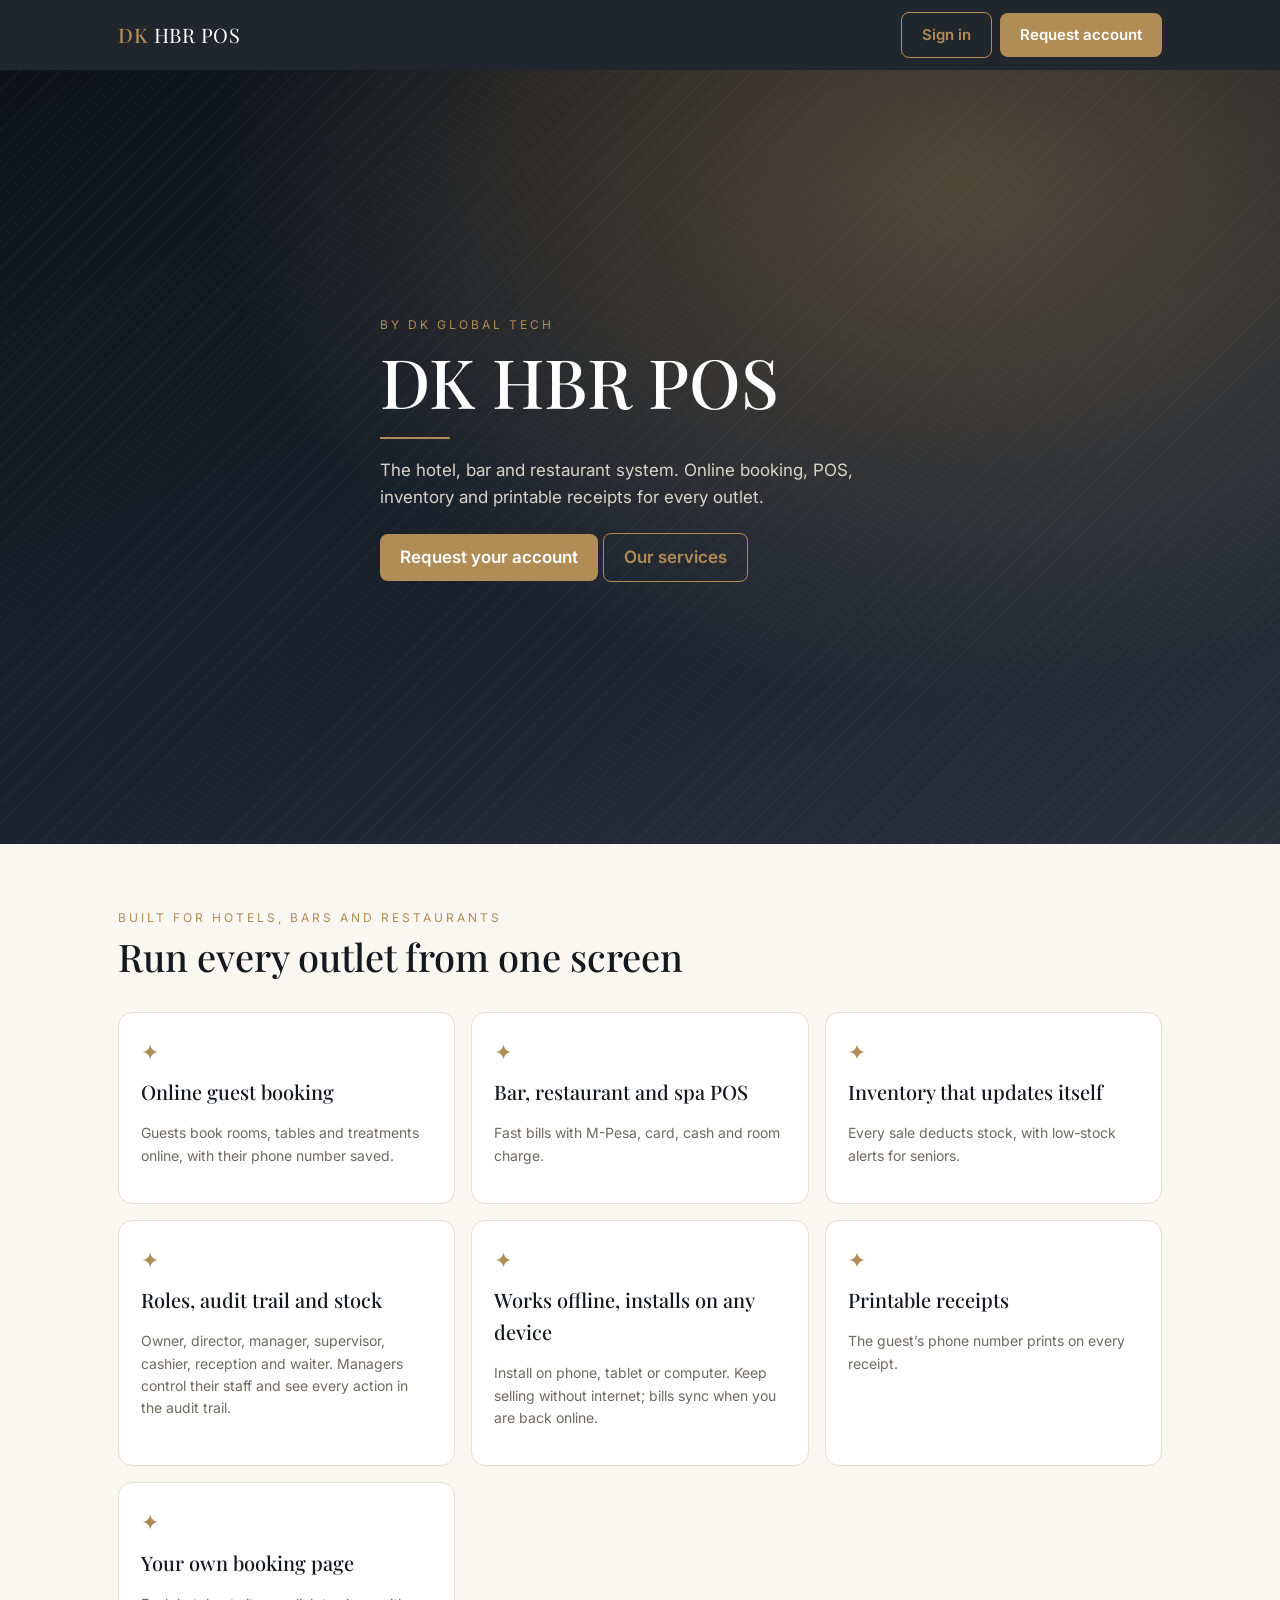
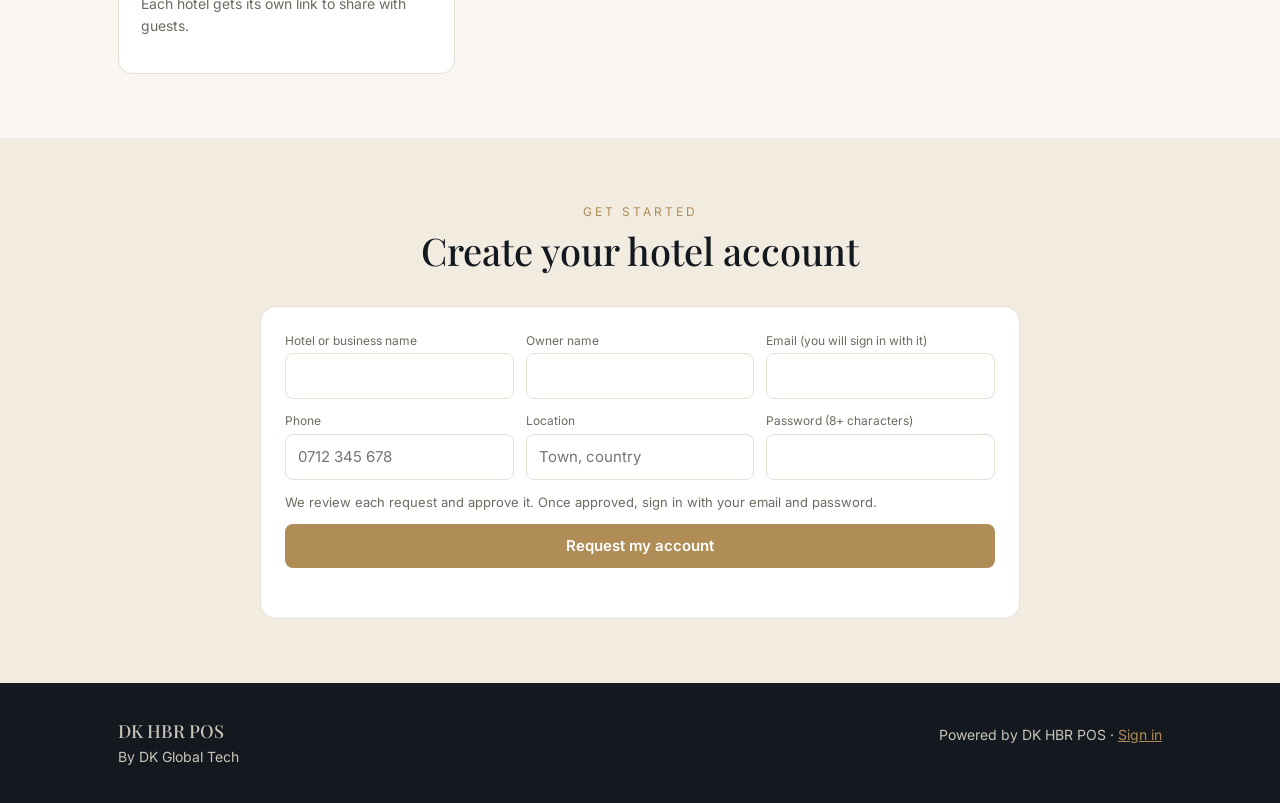
==== commit 739b925e: "Update index.html" ====
--- a/index.html
+++ b/index.html
@@ -39,10 +39,18 @@
 #net{display:none;position:fixed;left:0;right:0;top:0;z-index:50;background:#8a5a00;color:#fff;text-align:center;font-size:13px;padding:6px 10px;padding-top:calc(6px + env(safe-area-inset-top,0px))}
 button,.chip,.sm,.go{min-height:36px}
 @media(max-width:700px){.split{grid-template-columns:1fr}}
+#lg{background:linear-gradient(#b9babd,#a9aaad);align-items:flex-start;overflow:auto;padding:24px 16px}
+.lw{width:min(422px,100%);margin:3vh auto}.lb{display:flex;align-items:center;justify-content:center;gap:12px;color:#fff;margin-bottom:26px}.lb img{width:56px;height:56px;border-radius:12px}.lb span{font-size:34px;font-weight:700;letter-spacing:1px}
+.lc{background:#fff;border-radius:4px;overflow:hidden;box-shadow:0 6px 24px rgba(0,0,0,.25)}.lh{background:#4a4a4c;color:#fff;text-align:center;font:600 22px Inter,sans-serif;padding:22px 10px}.lbd{padding:20px 24px 24px}
+.lbd label{display:block;font-weight:600;font-size:13px;margin:14px 0 6px;color:#000}.lbd label i{color:#d9372b;font-style:normal;margin-right:4px}.lbd input{border-radius:4px;padding:10px 12px}.lbd input:focus{border-color:#86b7fe;box-shadow:0 0 0 4px rgba(13,110,253,.25);outline:0}
+.pw{display:flex}.pw input{border-radius:4px 0 0 4px}.pw button{border:1px solid var(--line);border-left:0;background:#f1f3f5;border-radius:0 4px 4px 0;padding:0 14px}
+.lbd label.rm{display:flex;align-items:center;gap:8px}.rm input{width:auto}.lgb{width:100%;margin-top:18px;background:#00c0ef;color:#fff;border:0;border-radius:4px;padding:12px;font-size:16px}
+.fp{display:block;margin-top:14px;color:#0d6efd;background:none;border:0;padding:0;text-decoration:underline;font-size:14px}.lf{background:#4a4a4c;color:#fff;text-align:center;font-size:13px;padding:14px}.lx{display:block;margin:16px auto 0;background:transparent;border-color:#fff;color:#fff}
+.pf{display:flex;flex-wrap:wrap;gap:14px;margin:8px 0}.pf label{display:flex;align-items:center;gap:6px;font-size:14px;color:var(--ink);margin:0}.pf input{width:auto}
 @media print{body>*:not(#rcpt){display:none!important}#rcpt{position:static;background:none;display:block!important;padding:0}.paper{width:80mm;padding:0}.noprint{display:none!important}}
 </style></head><body>
 <div id="land">
-<div class="nav"><div class="wrap"><div class="logo" id="lg1"></div><div><a href="#book" id="nb" class="btn" style="text-decoration:none;display:inline-block">Book now</a></div></div></div>
+<div class="nav"><div class="wrap"><div class="logo" id="lg1"></div><div><button class="btn o" data-a="lgo" style="margin-right:8px">Sign in</button><a href="#book" id="nb" class="btn" style="text-decoration:none;display:inline-block">Book now</a></div></div></div>
 <header class="hero"><div class="wrap"><div class="eyebrow" id="ad"></div><h1 id="hn"></h1><div class="rule"></div><p id="tg"></p><p style="margin-top:22px"><a href="#book" id="hb" class="btn" style="text-decoration:none;display:inline-block">Plan your visit</a> <a href="#services" class="btn o" style="text-decoration:none;display:inline-block">Our services</a></p></div></header>
 <section class="sec" id="services"><div class="wrap"><div class="eyebrow" id="se"></div><h2 id="sh"></h2><div class="cards" id="cards"></div></div></section>
 <section class="sec" id="book" style="background:#f1ebe0"><div class="wrap"><div class="eyebrow" id="be1" style="text-align:center"></div><h2 id="bh" style="text-align:center"></h2>
@@ -57,11 +65,15 @@
 </div>
 
 <div id="app"></div>
-<div class="ov" id="lg"><div class="dlg"><h3>Sign in</h3>
-<p class="mut" style="margin:2px 0 6px">Owners and admins: your email and password. Hotel staff: your Hotel code, your name and your PIN.</p>
-<div id="lf"><input id="li" placeholder="Email or Hotel code" autocomplete="username" autocapitalize="none" autocorrect="off"><input id="ln" placeholder="Your name (staff)" autocomplete="name" style="display:none"><input id="lp" type="password" placeholder="Password or PIN" autocomplete="current-password"><button class="go" data-a="login">Sign in</button></div>
-<div id="sf" style="display:none"><p class="mut">First time. Create the platform admin account with your setup code.</p><input id="sc" placeholder="Setup code"><input id="sn" placeholder="Your name"><input id="se1" type="email" placeholder="Admin email"><input id="sw" type="password" placeholder="Password (8+ characters)"><button class="go" data-a="setup">Create platform admin</button></div>
-<div class="err" id="le"></div><button class="sm" data-a="lgx" style="margin-top:6px">Close</button></div></div>
+<div class="ov" id="lg"><div class="lw"><div class="lb"><img src="icon-192.png" alt="" onerror="this.style.display='none'"><span class="serif">DK HBR POS</span></div>
+<div class="lc"><div class="lh">Login to Continue</div><div class="lbd">
+<div id="lf"><label for="li"><i>*</i>E-Mail Address or Hotel Code</label><input id="li" placeholder="Enter your email address or hotel code" autocomplete="username" autocapitalize="none" autocorrect="off">
+<div id="lnw" style="display:none"><label for="ln"><i>*</i>Your Name (hotel staff)</label><input id="ln" placeholder="Enter your name" autocomplete="name"></div>
+<label for="lp"><i>*</i>Password or PIN</label><div class="pw"><input id="lp" type="password" placeholder="Enter your secure password" autocomplete="current-password"><button type="button" data-a="eye" aria-label="Show or hide password">&#128065;</button></div>
+<label class="rm"><input type="checkbox" id="lr"> Remember me</label><button class="lgb" data-a="login">Login</button><button type="button" class="fp" data-a="forgot">Forgot Password?</button></div>
+<div id="sf" style="display:none"><p class="mut">First time. Create the platform admin account with your setup code.</p><label><i>*</i>Setup Code</label><input id="sc" placeholder="Setup code"><label><i>*</i>Your Name</label><input id="sn" placeholder="Your name"><label><i>*</i>Admin E-Mail</label><input id="se1" type="email" placeholder="Admin email"><label><i>*</i>Password</label><input id="sw" type="password" placeholder="Password (8+ characters)"><button class="lgb" data-a="setup">Create platform admin</button></div>
+<div class="err" id="le"></div></div><div class="lf">DK Global Tech &copy; 2026</div></div>
+<button class="sm lx" data-a="lgx">&larr; Back to website</button></div></div>
 <div id="net" data-a="x"></div><div id="rcpt"></div><div id="toast" role="status"></div>
 <script>
 const QH=new URLSearchParams(location.search).get("h")||"";const HOTEL={name:QH?"":"DK HBR POS",tag:QH?"":"The hotel, bar and restaurant system. Online booking, POS, inventory and printable receipts for every outlet.",phone:"",addr:QH?"":"By DK Global Tech"};
@@ -87,11 +99,11 @@
 $("sg").onsubmit=async e=>{e.preventDefault();$("sge").textContent="";try{await api("signup",Object.fromEntries(new FormData(e.target)));$("sgo").innerHTML='<div class="ok"><b>Request received.</b><br>We’ll review it and approve your account. Then sign in with your email and password.</div>';e.target.reset()}catch(x){$("sge").textContent=x.message}};
 const can={pay:()=>S.me.role!=="waiter",sen:()=>SEN.includes(S.me.role),stf:()=>STFR.includes(S.me.role),top:()=>["owner","director"].includes(S.me.role)};
 const pend=()=>(S.reqs||[]).filter(x=>x.status==="pending");
-const TABS=()=>S.me.role==="platform"?[["req","Requests"+(pend().length?" ("+pend().length+")":"")],["cl","Clients"],["nc","Create client"],["ps","Payment details"]]:[["pos","New bill"],["bills","Bills"],["bookings","Bookings"],...(can.sen()?[["inventory","Stock"],["menu","Menu"],["reports","Reports"]]:[]),...(can.stf()?[["staff","Staff"],["audit","Audit trail"],["set","Settings"]]:[])];
+const TABS=()=>S.me.role==="platform"?[["req","Requests"+(pend().length?" ("+pend().length+")":"")],["cl","Clients"],["nc","Create client"],["ps","Payment details"],["pau","Audit trail"],["pst","Settings"]]:[["pos","New bill"],["bills","Bills"],["bookings","Bookings"],...(can.sen()?[["inventory","Stock"],["menu","Menu"],["reports","Reports"]]:[]),...(can.stf()?[["staff","Staff"],["audit","Audit trail"],["set","Settings"]]:[])];
 function enter(r){S.t=r.t;localStorage.setItem("dkt",r.t);S.me=r.me;tab=r.me.role==="platform"?"req":"pos";$("lg").style.display="none";$("land").style.display="none";$("app").style.display="block";shell();sync();clearInterval(poll);poll=setInterval(()=>{if(!document.hidden)sync()},12000)}
 function out(){clearInterval(poll);localStorage.removeItem("dkt");localStorage.removeItem("dkc");S.t="";S.me=null;$("app").style.display="none";$("land").style.display="block"}
 async function sync(){if(S.me&&S.me.role!=="platform")await flush();await sync0()}
-async function sync0(){try{Object.assign(S,await api("sync"));if(S.me.role!=="platform"){refreshLocal();cache();S.off=0}bar();if(S.cfg)Object.assign(HOTEL,S.cfg);if(!$("v"))return;const rb=document.querySelector("#app [data-v=req]");if(rb)rb.textContent="Requests"+(pend().length?" ("+pend().length+")":"");if(tab==="menu"||tab==="inventory"||tab==="staff"){const l=$("ls");if(l)({menu:lMenu,inventory:lInv,staff:lStaff})[tab]()}else if(!["pos","nc","set","ps","audit"].includes(tab)){const f=document.activeElement;if(f&&f.closest&&f.closest("#v")&&/INPUT|TEXTAREA|SELECT/.test(f.tagName))return;keepView()}}catch(e){if(e.net)bar()}}
+async function sync0(){try{Object.assign(S,await api("sync"));if(S.me.role!=="platform"){refreshLocal();cache();S.off=0}bar();if(S.cfg)Object.assign(HOTEL,S.cfg);if(!$("v"))return;const rb=document.querySelector("#app [data-v=req]");if(rb)rb.textContent="Requests"+(pend().length?" ("+pend().length+")":"");if(tab==="menu"||tab==="inventory"||tab==="staff"){const l=$("ls");if(l)({menu:lMenu,inventory:lInv,staff:lStaff})[tab]()}else if(!["pos","nc","set","ps","pst","audit"].includes(tab)){const f=document.activeElement;if(f&&f.closest&&f.closest("#v")&&/INPUT|TEXTAREA|SELECT/.test(f.tagName))return;keepView()}}catch(e){if(e.net)bar()}}
 const qget=()=>{try{return JSON.parse(localStorage.getItem("dkq")||"[]")}catch(e){return[]}},qset=a=>localStorage.setItem("dkq",JSON.stringify(a)),qmine=()=>qget().filter(x=>x.slug===S.slug);
 const newId=()=>Array.from(crypto.getRandomValues(new Uint8Array(8)),b=>b.toString(16).padStart(2,"0")).join("");
 function qOrders(){return qmine().map(q=>({id:q.cid,no:"OFF"+q.n,ts:q.off,by:S.me.name,status:q.pay?"paid":"open",lines:q.lines,total:q.lines.reduce((a,l)=>a+l.p*l.q,0),name:q.name,phone:q.phone,ref:q.ref,pay:q.pay,paidTs:q.pay?q.off:0,cashier:q.pay?S.me.name:undefined,local:1,err:q.err}))}
@@ -102,7 +114,7 @@
 window.addEventListener("online",()=>{bar();if(S.me)sync()});window.addEventListener("offline",bar);
 let inst=null;window.addEventListener("beforeinstallprompt",e=>{e.preventDefault();inst=e});
 function shell(){$("app").innerHTML=`<div class="top"><div class="logo" style="font-size:20px">${esc(HOTEL.name)}<div class="mut" style="font-family:Inter">DK HBR POS</div></div><div><span class="chip">${esc(S.me.name)} · ${esc(S.me.role)}</span> <button class="sm" data-a="inst">Install app</button> <button class="sm" data-a="out">Sign out</button></div></div><div class="chips">${TABS().map(t=>`<button class="chip" data-a="tab" data-v="${t[0]}">${t[1]}</button>`).join("")}</div><div id="v"></div>`;view()}
-function view(){document.querySelectorAll("#app .chips [data-a=tab]").forEach(b=>b.classList.toggle("on",b.dataset.v===tab));({pos:vPos,bills:vBills,bookings:vBook,inventory:vInv,menu:vMenu,reports:vRep,staff:vStaff,audit:vAud,set:vSet,req:vReq,cl:vCl,nc:vNc,ps:vPs})[tab]()}
+function view(){document.querySelectorAll("#app .chips [data-a=tab]").forEach(b=>b.classList.toggle("on",b.dataset.v===tab));({pos:vPos,bills:vBills,bookings:vBook,inventory:vInv,menu:vMenu,reports:vRep,staff:vStaff,audit:vAud,set:vSet,req:vReq,cl:vCl,nc:vNc,ps:vPs,pau:vPAud,pst:vPSet})[tab]()}
 const ctot=()=>Object.values(cart.lines).reduce((a,l)=>a+l.p*l.q,0);
 function vPos(){
  const it=S.menu.filter(m=>m.dept===cart.dept),L=Object.values(cart.lines),t=ctot();
@@ -143,6 +155,16 @@
  const L=(S.audit||[]).filter(x=>af==="all"||m[af].test(x.act));
  $("v").innerHTML=`<div class="chips">${Object.entries(F).map(([k,n])=>`<button class="chip ${k===af?"on":""}" data-a="afl" data-v="${k}">${n}</button>`).join("")}</div><p class="mut">Every sale, void, stock change, staff change and sign-in is recorded with who did it and when. Entries cannot be edited or deleted.</p>`+(L.map(x=>`<div class="card"><div class="row"><b>${esc(x.act)}</b><span class="mut">${new Date(x.ts).toLocaleString()}</span></div><div>${esc(x.d)}</div><div class="mut">${esc(x.who)} · ${esc(RL[x.role]||x.role)}</div></div>`).join("")||'<p class="mut">Nothing recorded yet.</p>')}
 function vReq(){$("v").innerHTML=pend().map(x=>`<div class="card"><div class="row"><b>${esc(x.name)}</b><span class="mut">${new Date(x.ts).toLocaleDateString()}</span></div><div>${esc(x.owner)} · ${esc(x.email)} · <b>${esc(x.phone)}</b></div><div class="mut">${esc(x.loc||"")}</div><div class="fg" style="margin:8px 0">${pkgFields("r"+x.id)}</div><div class="row"><span></span><span><button class="sm" data-a="app" data-v="${x.id}">Approve</button> <button class="sm bad" data-a="rej" data-v="${x.id}">Reject</button></span></div></div>`).join("")||'<p class="mut">No pending requests.</p>'}
+const MODS=[["bookings","Bookings"],["inventory","Stock"],["stocktake","Stock take"],["menu","Menu"],["reports","Reports"],["audit","Audit trail"],["staff","Staff"]];let paf="all";
+function vPAud(){const F={all:"All",cl:"Clients",pay:"Payments",set:"Settings",sec:"Security"},m={cl:/^(Request|Client (created|suspended|activated|password))/,pay:/^(Package|Marked paid|Payment)/,set:/^(Defaults|Client features)/,sec:/^(Sign|Failed|Password)/};
+ const L=(S.audit||[]).filter(x=>paf==="all"||m[paf].test(x.act));
+ $("v").innerHTML=`<div class="chips">${Object.entries(F).map(([k,n])=>`<button class="chip ${k===paf?"on":""}" data-a="pafl" data-v="${k}">${n}</button>`).join("")} <button class="sm" data-a="paexp">Download CSV</button></div><p class="mut">Every platform admin action is recorded with who did it and when: approvals, new clients, suspensions, package and payment changes, settings and sign-ins. Entries cannot be edited or deleted.</p>`+(L.map(x=>`<div class="card"><div class="row"><b>${esc(x.act)}</b><span class="mut">${new Date(x.ts).toLocaleString()}</span></div><div>${esc(x.d)}</div><div class="mut">${esc(x.who)} · Platform admin</div></div>`).join("")||'<p class="mut">Nothing recorded yet.</p>')}
+function vPSet(){const st=S.pset||{},ff=st.feat||{},dp=(st.depts&&st.depts.length?st.depts:["Restaurant","Bar","Spa","Hotel"]).join(", ");
+ const sel=(t,k)=>{const c=t.feat&&t.feat[k],v=c===true?"on":c===false?"off":"def";return `<select id="tf${t.id}_${k}" style="width:auto">${[["def","Default"],["on","On"],["off","Off"]].map(([x,n])=>`<option value="${x}" ${x===v?"selected":""}>${n}</option>`).join("")}</select>`};
+ $("v").innerHTML=`<div class="card"><b>Defaults for all clients</b><p class="mut">Applied to every hotel unless that client has its own setting below.</p><div class="fg"><div><label>VAT %</label><input id="pv" inputmode="decimal" value="${esc(st.vat!=null?st.vat:16)}"></div><div><label>Sections (comma separated, 1 to 8)</label><input id="pd" value="${esc(dp)}"></div></div>
+ <div class="mut" style="margin-top:10px">Modules switched on by default</div><div class="pf">${MODS.map(([k,n])=>`<label><input type="checkbox" id="pf_${k}" ${ff[k]===false?"":"checked"}> ${n}</label>`).join("")}</div><button class="go" style="margin:0" data-a="pdef">Save defaults</button></div>
+ <div class="card"><b>Features per client</b><p class="mut">Switch a module on or off for one client. “Default” follows the defaults above.</p>${(S.tenants||[]).map(t=>`<details style="margin:6px 0"><summary><b>${esc(t.name)}</b> <span class="mut">${esc(t.slug)}</span></summary><div class="fg" style="margin:8px 0">${MODS.map(([k,n])=>`<div><label>${n}</label>${sel(t,k)}</div>`).join("")}</div><button class="sm" data-a="ptf" data-v="${t.id}">Save for ${esc(t.name)}</button></details>`).join("")||'<p class="mut">No clients yet.</p>'}</div>
+ <div class="card"><b>Your security</b><div class="fg" style="margin-top:8px"><input id="pcur" type="password" placeholder="Current password" autocomplete="current-password"><input id="pnw" type="password" placeholder="New password (8+)" autocomplete="new-password"><input id="pn2" type="password" placeholder="Repeat new password" autocomplete="new-password"><button class="go" style="margin:0" data-a="ppw">Change password</button></div><p style="margin:12px 0 0"><button class="sm bad" data-a="pso">Sign out of all devices</button></p></div>`}
 const PER={month:"per month",year:"per year",once:"one-time"},LIFE=4102444800000;
 function keepView(){const m={};document.querySelectorAll("#v input[id],#v textarea[id],#v select[id]").forEach(e=>m[e.id]=e.value);view();for(const k in m){const e=$(k);if(e&&e.value!==m[k])e.value=m[k]}}
 function pkgFields(p,t){t=t||{};return `<input id="${p}n" placeholder="Package name (e.g. Standard)" value="${esc(t.plan||"Standard")}"><input id="${p}f" placeholder="Package fee in KSh" inputmode="numeric" value="${t.fee!=null&&t.fee!==""?esc(t.fee):""}"><select id="${p}d">${Object.entries(PER).map(([k,v])=>`<option value="${k}" ${k===(t.period||"month")?"selected":""}>${v}</option>`).join("")}</select>`}
@@ -158,7 +180,7 @@
 function vNc(){$("v").innerHTML=`<div class="card"><b>Create a client account</b><div class="fg" style="margin-top:8px"><input id="cn" placeholder="Hotel or business name"><input id="co" placeholder="Owner name"><input id="ce" type="email" placeholder="Owner email"><input id="cp" placeholder="Phone" inputmode="tel"><input id="cl1" placeholder="Location"><input id="cw" placeholder="Temporary password (8+)">${pkgFields("c")}<button class="go" style="margin:0" data-a="ncr">Create and activate</button></div><p class="mut">The client signs in with this email and password under "Owner or admin", then adds staff, stock and menu.</p></div>`}
 function vSet(){const c=S.cfg||{};$("v").innerHTML=`<div class="card"><b>Hotel details</b><p class="mut">Shown on your guest page and on every receipt.</p><div class="fg"><input id="hn1" placeholder="Hotel name" value="${esc(c.name)}"><input id="hp" placeholder="Phone" value="${esc(c.phone)}"><input id="ha" placeholder="Address" value="${esc(c.addr)}"><input id="ht" placeholder="Welcome message" value="${esc(c.tag)}"><button class="go" style="margin:0" data-a="cfg">Save</button></div></div><div class="card"><b>Share with guests</b><p>Booking page: <b>${esc(location.origin+"/?h="+(S.slug||""))}</b></p><p class="mut">Hotel code for staff sign-in: <b>${esc(S.slug||"")}</b></p></div>${pkgCard()}`}
 function lmode(m){$("lf").style.display=m==="setup"?"none":"block";$("sf").style.display=m==="setup"?"block":"none"}
-function lin(){const v=$("li").value.trim();$("ln").style.display=v&&!v.includes("@")?"block":"none"}
+function lin(){const v=$("li").value.trim();$("lnw").style.display=v&&!v.includes("@")?"block":"none"}
 function vRep(){
  const st=per===0?0:new Date().setHours(0,0,0,0)-(per-1)*864e5,p=S.orders.filter(o=>o.status==="paid"&&o.paidTs>=st),s=p.reduce((a,o)=>a+o.total,0);
  const g=f=>{const m={};p.forEach(o=>f(o).forEach(([k,v])=>m[k]=(m[k]||0)+v));return Object.entries(m).sort((a,b)=>b[1]-a[1]).map(([k,v])=>`<div class="row"><span>${esc(k)}</span><b>${money(v)}</b></div>`).join("")||'<p class="mut">No sales yet.</p>'};
@@ -176,9 +198,9 @@
  const b=e.target.closest("[data-a]");if(!b||b.tagName==="SELECT")return;const a=b.dataset.a,v=b.dataset.v,g=i=>$(i).value.trim();
  try{
  if(a==="pick"){$("sv").selectedIndex=+v;$("book").scrollIntoView({behavior:"smooth"})}
- else if(a==="lgo"){$("lg").style.display="flex";$("le").textContent="";const r=await api("status");lmode(r.setup?"setup":"in");lin()}
+ else if(a==="lgo"){$("lg").style.display="flex";$("le").textContent="";const rm=localStorage.getItem("dkr")||"";if(rm&&!$("li").value){$("li").value=rm;$("lr").checked=true}const r=await api("status");lmode(r.setup?"setup":"in");lin()}
   else if(a==="lgx")$("lg").style.display="none";
- else if(a==="login"){const v=g("li"),pw=$("lp").value;if(!v||!pw)throw new Error("Enter your details to sign in.");enter(await api("login",v.includes("@")?{email:v,pw}:{h:v,name:g("ln"),pin:pw}));$("lp").value=""}
+ else if(a==="login"){const v=g("li"),pw=$("lp").value;if(!v||!pw)throw new Error("Enter your details to sign in.");const lr=await api("login",v.includes("@")?{email:v,pw}:{h:v,name:g("ln"),pin:pw});if($("lr").checked)localStorage.setItem("dkr",v);else localStorage.removeItem("dkr");enter(lr);$("lp").value=""}
  else if(a==="setup"){enter(await api("setup",{code:g("sc"),name:g("sn"),email:g("se1"),pw:$("sw").value}))}
  else if(a==="app"){const r=await api("p_approve",Object.assign({id:v},pkgRead("r"+v)));toast("Client approved. Share the details with them.");await sync();S.share=r.id;S.edit=null;tab="cl";view()}
  else if(a==="rej"){if(confirm("Reject this request?")){await api("p_reject",{id:v});await sync()}}
@@ -196,6 +218,14 @@
  else if(a==="mail"){const t=S.tenants.find(x=>x.id===v);location.href="mailto:"+t.email+"?subject="+encodeURIComponent("Your DK HBR POS account")+"&body="+encodeURIComponent($("shm").value)}
  else if(a==="cpy"){try{await navigator.clipboard.writeText($("shm").value)}catch(e){$("shm").select();document.execCommand("copy")}toast("Copied")}
  else if(a==="pset"){await api("p_settings",{pay:g("psy"),contact:g("psc"),site:g("pss")});toast("Saved");await sync()}
+ else if(a==="eye"){const p=$("lp");p.type=p.type==="password"?"text":"password"}
+ else if(a==="forgot"){$("le").textContent="Hotel owners: contact DK Global Tech to reset your password. Staff: ask your manager to reset your PIN."}
+ else if(a==="pafl"){paf=v;vPAud()}
+ else if(a==="paexp"){const q=x=>'"'+String(x==null?"":x).replace(/"/g,'""')+'"',csv=["When,Who,Action,Details"].concat((S.audit||[]).map(x=>[new Date(x.ts).toISOString(),x.who,x.act,x.d].map(q).join(","))).join("\n"),l=document.createElement("a");l.href=URL.createObjectURL(new Blob([csv],{type:"text/csv"}));l.download="platform-audit-trail.csv";l.click()}
+ else if(a==="pdef"){const feat={};MODS.forEach(([k])=>feat[k]=$("pf_"+k).checked);await api("p_defaults",{vat:g("pv"),depts:g("pd"),feat});toast("Defaults saved");await sync();vPSet()}
+ else if(a==="ptf"){const feat={};MODS.forEach(([k])=>feat[k]=$("tf"+v+"_"+k).value);await api("p_tfeat",{id:v,feat});toast("Client features saved");await sync();vPSet()}
+ else if(a==="ppw"){if($("pnw").value!==$("pn2").value)throw new Error("The new passwords do not match.");const r=await api("p_pw",{cur:$("pcur").value,pw:$("pnw").value});if(r.t){S.t=r.t;localStorage.setItem("dkt",r.t)}["pcur","pnw","pn2"].forEach(i=>$(i).value="");toast("Password changed. Other devices were signed out.");await sync()}
+ else if(a==="pso"){if(confirm("Sign out of every device, including this one?")){await api("signout_all");out()}}
  else if(a==="out")out();
  else if(a==="inst"){if(inst){inst.prompt();inst=null}else toast("Android: browser menu, Install app. iPhone: Share, Add to Home Screen.")}
  else if(a==="qerr"){const q=qmine().filter(x=>x.err);if(confirm(q.map(x=>"• "+x.err).join("\n")+"\n\nDiscard these bills? Press Cancel to keep them and fix the cause (for example an item removed from the menu).")){qset(qget().filter(x=>!(x.slug===S.slug&&x.err)));refreshLocal();bar();view()}}
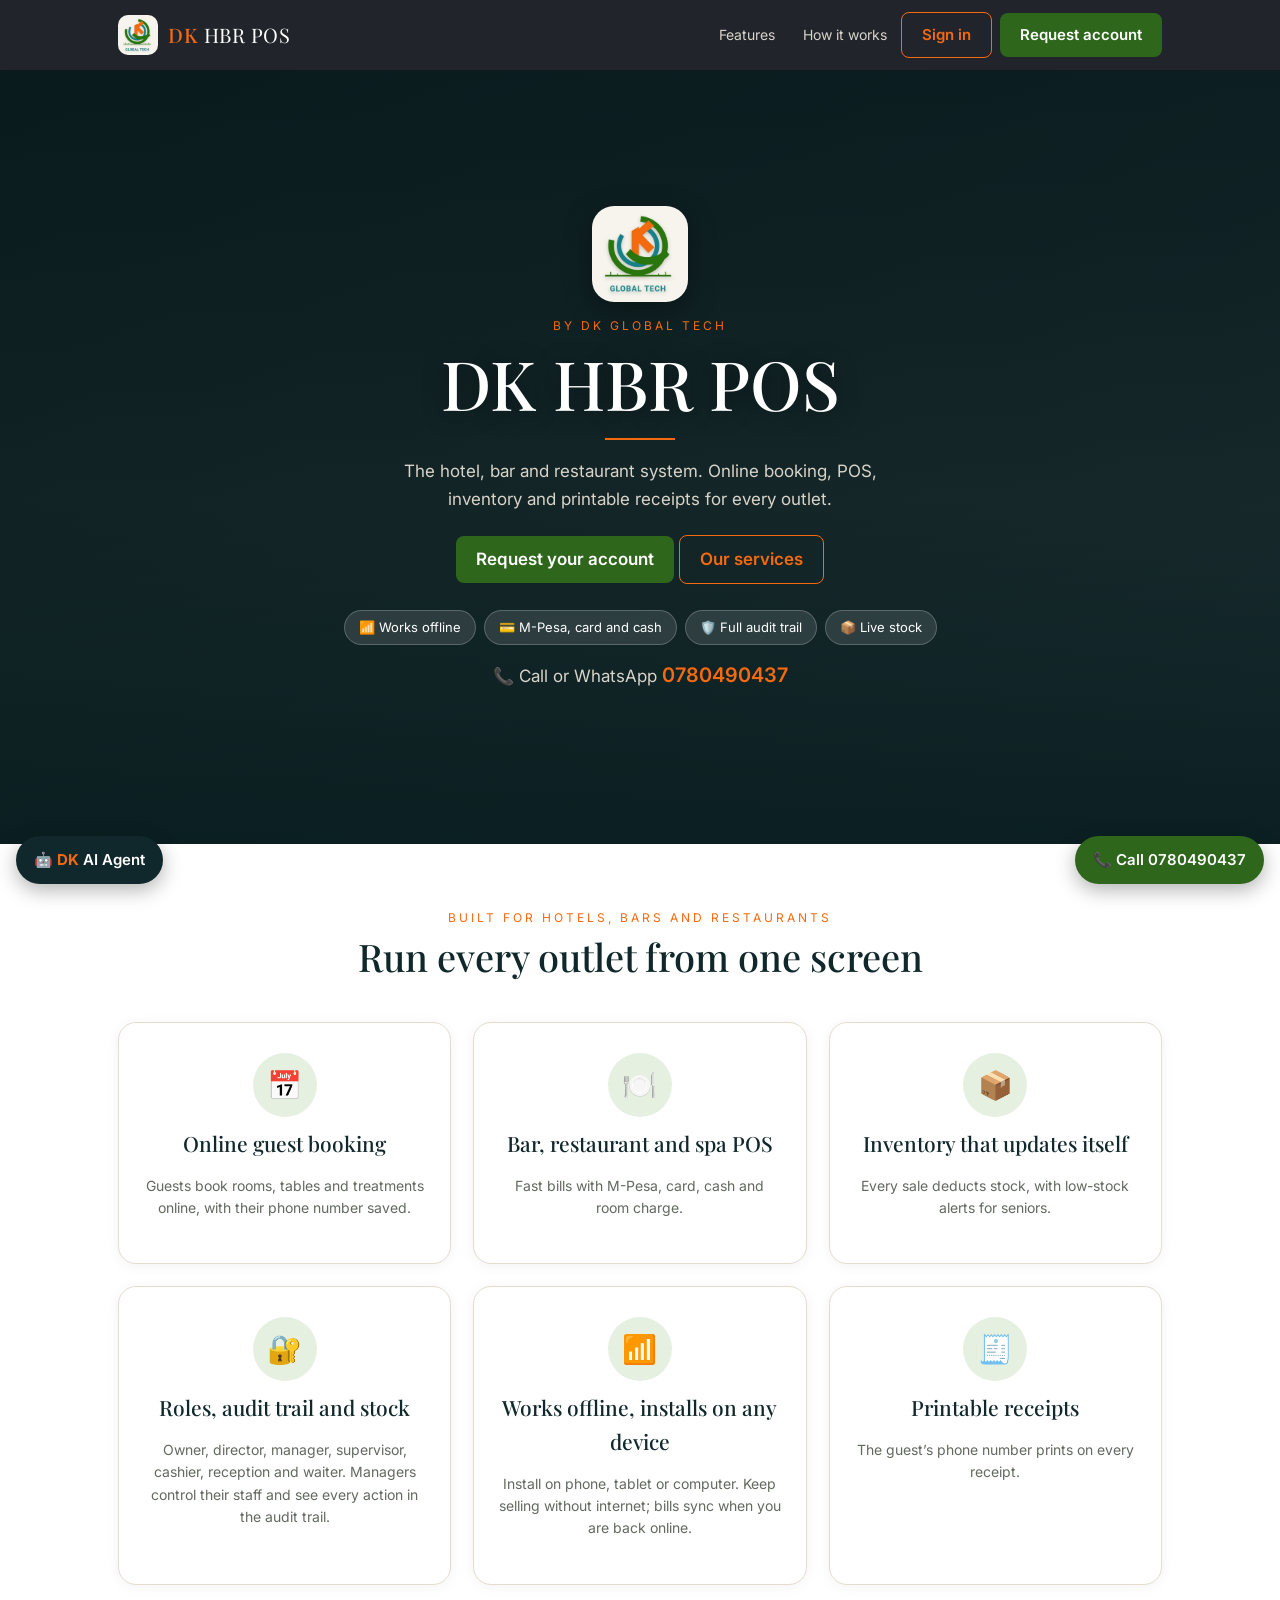
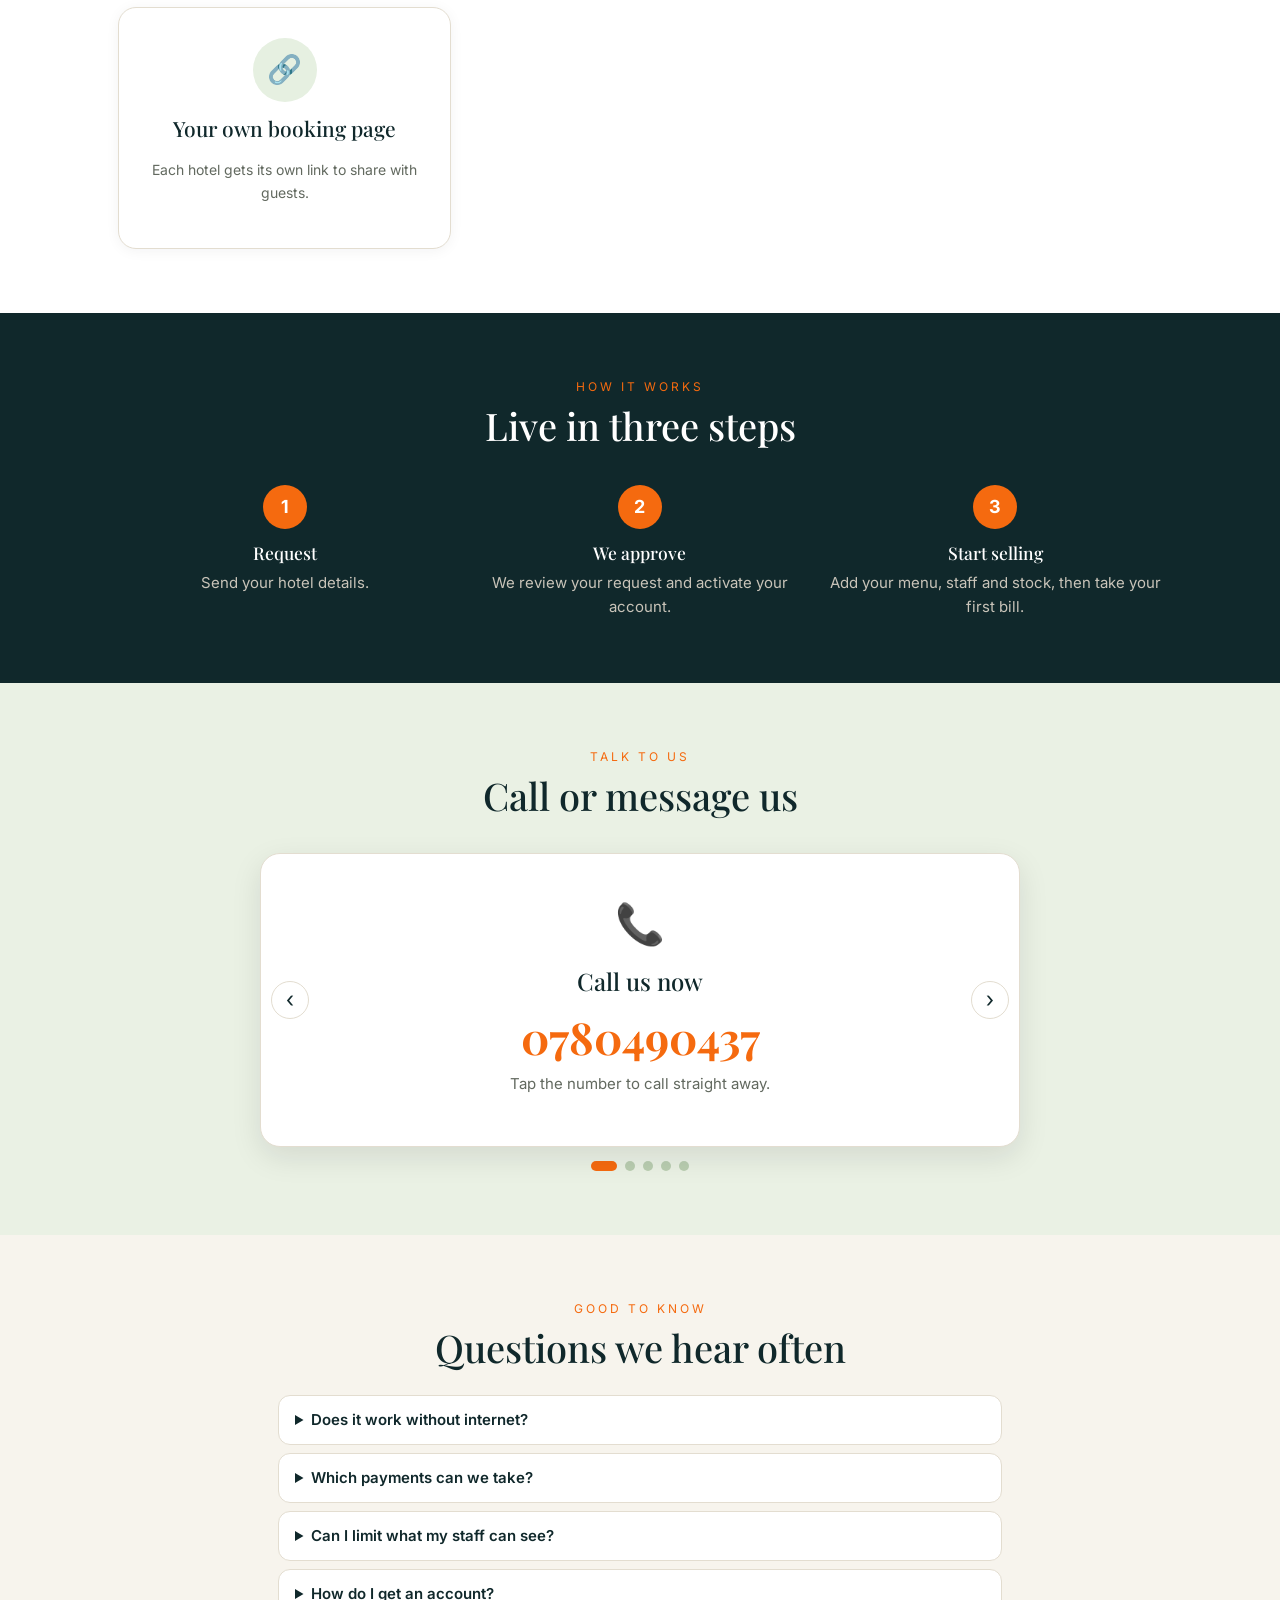
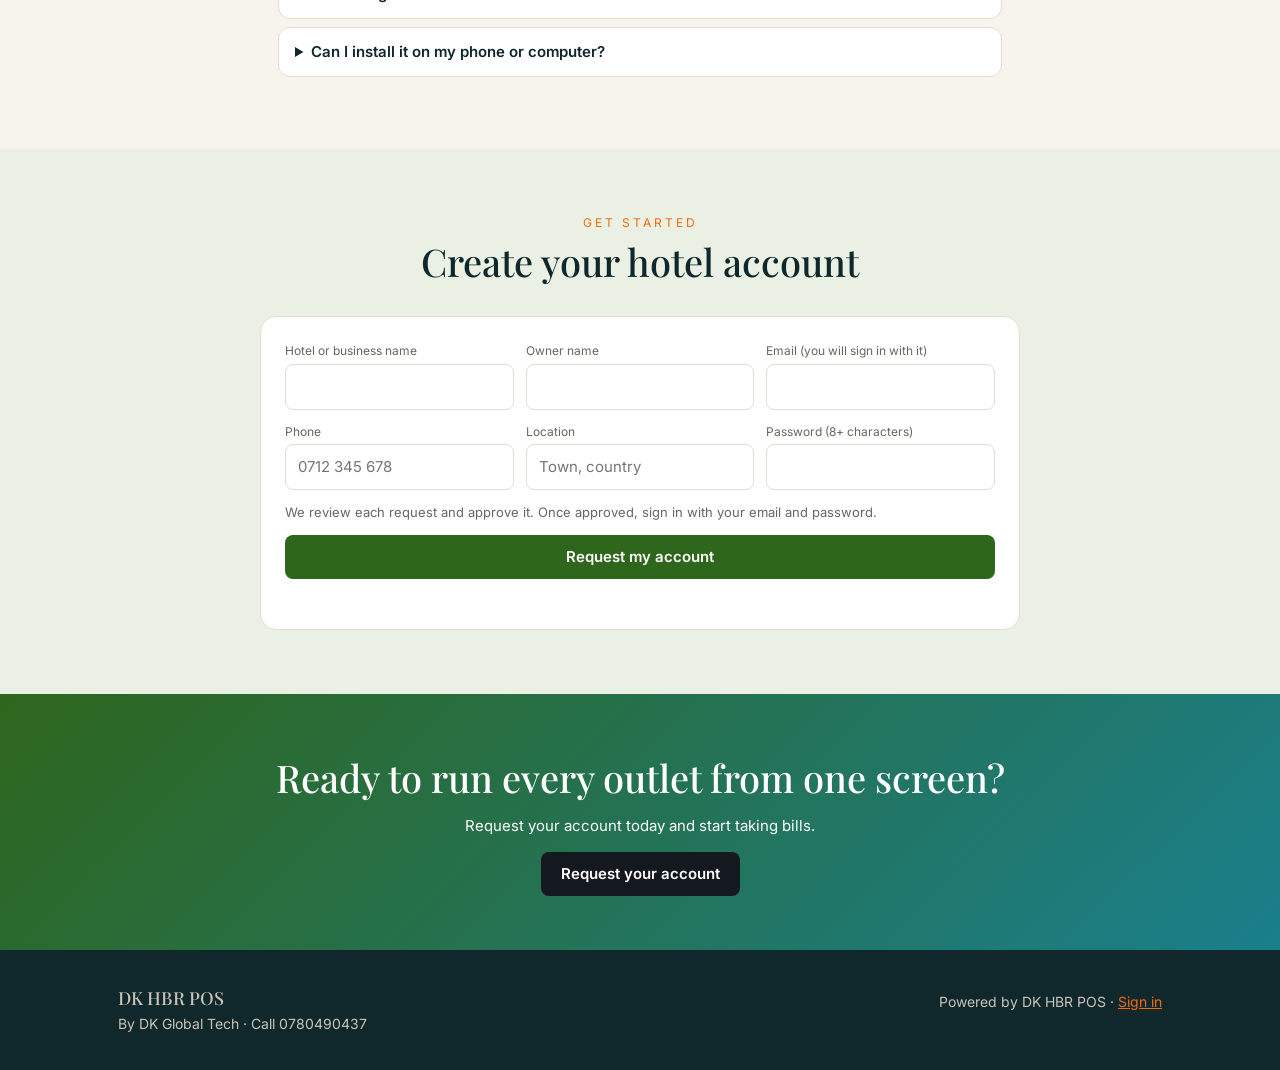
==== commit d32a97c7: "Add files via upload" ====
--- a/index.html
+++ b/index.html
@@ -1,8 +1,8 @@
 <!DOCTYPE html>
-<html lang="en"><head><meta charset="utf-8"><meta name="viewport" content="width=device-width,initial-scale=1,viewport-fit=cover"><title>DK HBR POS</title><meta name="theme-color" content="#b08d57"><link rel="manifest" href="manifest.webmanifest"><link rel="icon" href="icon-192.png">
+<html lang="en"><head><meta charset="utf-8"><meta name="viewport" content="width=device-width,initial-scale=1,viewport-fit=cover"><title>DK HBR POS</title><meta name="theme-color" content="#2e661c"><link rel="manifest" href="manifest.webmanifest"><link rel="icon" href="[data-uri]"><link rel="apple-touch-icon" href="icon-192.png">
 <link href="https://fonts.googleapis.com/css2?family=Playfair+Display:wght@500;700&family=Inter:wght@400;500;600&display=swap" rel="stylesheet">
 <style>
-:root{--ink:#14181f;--gold:#b08d57;--cream:#faf7f2;--line:#e6dfd3;--mut:#6f6a60;--ok:#2f7d5b;--bad:#b3392f}
+:root{--ink:#10282b;--gold:#f56a0f;--g:#2e661c;--t:#1a7f8c;--cream:#f7f4ed;--line:#e3ddd0;--mut:#62695f;--ok:#2e661c;--bad:#b3392f}
 *{box-sizing:border-box}body{margin:0;font:15px/1.6 Inter,system-ui,sans-serif;color:var(--ink);background:var(--cream)}
 h1,h2,h3,.serif{font-family:"Playfair Display",Georgia,serif;font-weight:500;margin:0}
 button,input,select,textarea{font:inherit;color:inherit}button{cursor:pointer}
@@ -10,8 +10,8 @@
 .mut{color:var(--mut);font-size:13px}.wrap{max-width:1080px;margin:0 auto;padding:0 18px}
 .nav{position:sticky;top:0;z-index:5;background:rgba(20,24,31,.94);color:#fff;padding:12px 0}.nav .wrap{display:flex;justify-content:space-between;align-items:center;gap:10px}
 .logo{font-family:"Playfair Display",serif;font-size:20px;letter-spacing:.5px}.logo b{color:var(--gold);font-weight:500}
-.btn{background:var(--gold);color:#fff;border:0;border-radius:8px;padding:10px 20px;font-weight:600}.btn.o{background:transparent;border:1px solid var(--gold);color:var(--gold)}
-.hero{min-height:86vh;display:flex;align-items:center;color:#fff;background:radial-gradient(ellipse at 75% 15%,rgba(176,141,87,.38),transparent 55%),repeating-linear-gradient(135deg,rgba(255,255,255,.025) 0 2px,transparent 2px 14px),linear-gradient(160deg,#0e1218,#1b2330 62%,#2b303b)}
+.btn{background:var(--g);color:#fff;border:0;border-radius:8px;padding:10px 20px;font-weight:600}.btn.o{background:transparent;border:1px solid var(--gold);color:var(--gold)}
+.hero{min-height:86vh;display:flex;align-items:center;color:#fff;background:radial-gradient(ellipse at 75% 15%,rgba(26,127,140,.35),transparent 55%),repeating-linear-gradient(135deg,rgba(255,255,255,.025) 0 2px,transparent 2px 14px),linear-gradient(160deg,#0e1218,#1b2330 62%,#2b303b)}
 .hero h1{font-size:clamp(36px,7vw,68px);line-height:1.1;margin:10px 0 14px}.hero p{max-width:520px;color:#d9d4c9;font-size:17px}
 .eyebrow{color:var(--gold);letter-spacing:3px;font-size:12px;text-transform:uppercase}.rule{width:70px;height:2px;background:var(--gold);margin:18px 0}
 .sec{padding:64px 0}.sec h2{font-size:clamp(26px,4vw,38px);margin-bottom:6px}
@@ -40,20 +40,65 @@
 button,.chip,.sm,.go{min-height:36px}
 @media(max-width:700px){.split{grid-template-columns:1fr}}
 #lg{background:linear-gradient(#b9babd,#a9aaad);align-items:flex-start;overflow:auto;padding:24px 16px}
-.lw{width:min(422px,100%);margin:3vh auto}.lb{display:flex;align-items:center;justify-content:center;gap:12px;color:#fff;margin-bottom:26px}.lb img{width:56px;height:56px;border-radius:12px}.lb span{font-size:34px;font-weight:700;letter-spacing:1px}
+.lw{width:min(422px,100%);margin:3vh auto}.lb{display:flex;align-items:center;justify-content:center;gap:12px;color:#fff;margin-bottom:26px}.lb img{width:72px;height:72px;border-radius:16px;box-shadow:0 4px 14px rgba(0,0,0,.25)}.lg img,.bdg{width:40px;height:40px;border-radius:10px;vertical-align:middle;margin-right:10px;background:#f7f4ed}.hl{width:96px;height:96px;border-radius:22px;margin:0 auto 14px;display:block;box-shadow:0 8px 28px rgba(0,0,0,.35)}.lb span{font-size:34px;font-weight:700;letter-spacing:1px}
 .lc{background:#fff;border-radius:4px;overflow:hidden;box-shadow:0 6px 24px rgba(0,0,0,.25)}.lh{background:#4a4a4c;color:#fff;text-align:center;font:600 22px Inter,sans-serif;padding:22px 10px}.lbd{padding:20px 24px 24px}
 .lbd label{display:block;font-weight:600;font-size:13px;margin:14px 0 6px;color:#000}.lbd label i{color:#d9372b;font-style:normal;margin-right:4px}.lbd input{border-radius:4px;padding:10px 12px}.lbd input:focus{border-color:#86b7fe;box-shadow:0 0 0 4px rgba(13,110,253,.25);outline:0}
 .pw{display:flex}.pw input{border-radius:4px 0 0 4px}.pw button{border:1px solid var(--line);border-left:0;background:#f1f3f5;border-radius:0 4px 4px 0;padding:0 14px}
 .lbd label.rm{display:flex;align-items:center;gap:8px}.rm input{width:auto}.lgb{width:100%;margin-top:18px;background:#00c0ef;color:#fff;border:0;border-radius:4px;padding:12px;font-size:16px}
 .fp{display:block;margin-top:14px;color:#0d6efd;background:none;border:0;padding:0;text-decoration:underline;font-size:14px}.lf{background:#4a4a4c;color:#fff;text-align:center;font-size:13px;padding:14px}.lx{display:block;margin:16px auto 0;background:transparent;border-color:#fff;color:#fff}
 .pf{display:flex;flex-wrap:wrap;gap:14px;margin:8px 0}.pf label{display:flex;align-items:center;gap:6px;font-size:14px;color:var(--ink);margin:0}.pf input{width:auto}
+.hero{background:linear-gradient(180deg,rgba(8,30,32,.74),rgba(10,40,36,.52) 55%,rgba(8,30,32,.9)),url(hero.jpg) center/cover,url("https://images.unsplash.com/photo-1517248135467-4c7edcad34c4?auto=format&fit=crop&w=1600&q=70") center/cover,linear-gradient(160deg,#0e1218,#2b303b);text-align:center;justify-content:center}.hero p{margin-left:auto;margin-right:auto}.hero .rule{margin:18px auto}
+#services{background:#fff}#services .wrap{text-align:center}.cards.ft{grid-template-columns:repeat(auto-fit,minmax(280px,1fr));gap:22px;margin-top:34px}
+.cards.ft .sv{text-align:center;padding:30px 24px;border-radius:18px;transition:.2s;box-shadow:0 2px 14px rgba(20,24,31,.05)}.cards.ft .sv:hover{transform:translateY(-4px);box-shadow:0 12px 30px rgba(20,24,31,.12);border-color:var(--gold)}
+.cards.ft .sv i{display:flex;width:64px;height:64px;margin:0 auto 10px;border-radius:50%;background:#e6f0e1;align-items:center;justify-content:center;font-size:28px}.cards.ft .sv h3{font-size:21px}
+.how{background:var(--ink);color:#fff;text-align:center}.how .st{display:grid;grid-template-columns:repeat(auto-fit,minmax(220px,1fr));gap:22px;margin-top:28px}.how .st b{display:flex;width:44px;height:44px;margin:0 auto 10px;border-radius:50%;background:var(--gold);align-items:center;justify-content:center;font-size:18px}.how p{color:#c9c4b9;margin:4px 0 0}
+.tabs{position:sticky;top:0;z-index:10;background:var(--cream);flex-wrap:nowrap;overflow-x:auto;padding:8px 0;margin:6px 0 10px;border-bottom:1px solid var(--line);scrollbar-width:none}.tabs::-webkit-scrollbar{display:none}.tabs .chip{display:flex;align-items:center;gap:6px;white-space:nowrap;flex:0 0 auto}
+@media(max-width:700px){.tabs{position:fixed;left:0;right:0;top:auto;bottom:0;margin:0;padding:6px 6px calc(6px + env(safe-area-inset-bottom,0px));background:#fff;border-top:1px solid var(--line);border-bottom:0;gap:2px}.tabs .chip{flex-direction:column;gap:0;border:0;border-radius:10px;font-size:11px;padding:4px 10px;min-width:64px}.tabs .ti{font-size:18px}.tabs .chip.on{background:var(--ink);color:#fff}#app{padding-bottom:84px}}
+html{scroll-behavior:smooth}section{scroll-margin-top:70px}.nav{backdrop-filter:blur(10px)}.nl a{color:#d9d4c9;text-decoration:none;margin:0 14px;font-size:14px}.nl a:hover{color:var(--gold)}
+.hero h1{text-shadow:0 2px 24px rgba(0,0,0,.45)}.pills{display:flex;flex-wrap:wrap;gap:8px;justify-content:center;margin-top:26px}.pills span{background:rgba(255,255,255,.12);border:1px solid rgba(255,255,255,.22);backdrop-filter:blur(6px);border-radius:20px;padding:6px 14px;font-size:13px;color:#fff}
+.cta{background:linear-gradient(135deg,#2e661c,#1a7f8c);color:#fff;text-align:center;padding:54px 0}.cta p{margin:6px 0 4px}.cta .btn{background:#14181f;margin-top:10px;text-decoration:none;display:inline-block}
+.rv{opacity:0;transform:translateY(18px);transition:opacity .6s,transform .6s}.rv.in{opacity:1;transform:none}
+@media(max-width:700px){.nl{display:none}}@media(prefers-reduced-motion:reduce){.rv{opacity:1;transform:none;transition:none}html{scroll-behavior:auto}}
+.car{position:relative;max-width:760px;margin:26px auto 0;overflow:hidden;border-radius:20px;background:#fff;border:1px solid var(--line);box-shadow:0 10px 30px rgba(20,24,31,.1)}.ct{display:flex;transition:transform .6s ease}.cs{flex:0 0 100%;padding:38px 56px;text-align:center}
+.cs .ci{font-size:40px}.cs h3{font-size:24px;margin:6px 0}.cs .big{display:block;font:700 clamp(28px,6vw,44px) "Playfair Display",serif;color:var(--gold);text-decoration:none;margin:6px 0}.cs p{color:var(--mut);margin:6px 0 12px}.cs .btn{text-decoration:none;display:inline-block}
+.cn{position:absolute;top:50%;transform:translateY(-50%);width:38px;height:38px;border-radius:50%;border:1px solid var(--line);background:#fff;font-size:22px;min-height:0;padding:0}.cn.l{left:10px}.cn.r{right:10px}
+.dots{display:flex;gap:8px;justify-content:center;margin-top:14px}.dots button{width:10px;height:10px;min-height:0;padding:0;border-radius:50%;border:0;background:#b9cdb0;transition:.3s}.dots button.on{background:var(--gold);width:26px;border-radius:6px}
+.fab{position:fixed;right:16px;bottom:16px;z-index:8;background:var(--ok);color:#fff;text-decoration:none;border-radius:30px;padding:12px 18px;font-weight:600;box-shadow:0 6px 20px rgba(0,0,0,.3)}
+.hcall{margin-top:14px;color:#fff}.hcall a{color:var(--gold);font-weight:600;font-size:20px;text-decoration:none}
+details.fq{background:#fff;border:1px solid var(--line);border-radius:12px;padding:12px 16px;margin:8px 0;text-align:left}details.fq summary{cursor:pointer;font-weight:600}details.fq p{margin:8px 0 0;color:var(--mut)}
+@media(max-width:700px){.cs{padding:30px 40px}}
+.aib{position:fixed;left:16px;bottom:16px;z-index:9;background:var(--ink);color:#fff;border:0;border-radius:30px;padding:12px 18px;font-weight:600;box-shadow:0 6px 20px rgba(0,0,0,.3)}.aib b{color:var(--gold)}
+.aip{display:none;position:fixed;left:16px;bottom:72px;z-index:25;width:min(380px,calc(100vw - 32px));height:min(560px,calc(100vh - 100px));background:#fff;border:1px solid var(--line);border-radius:16px;box-shadow:0 18px 50px rgba(0,0,0,.35);flex-direction:column;overflow:hidden}
+.aih{background:var(--ink);color:#fff;padding:12px 14px;display:flex;justify-content:space-between;align-items:center}.aih small{display:block;color:#c9c4b9;font-size:11px}.aih button{background:none;border:0;color:#fff;font-size:22px;min-height:0}
+.aim{flex:1;overflow:auto;padding:12px;background:var(--cream);display:flex;flex-direction:column;gap:8px}.am{max-width:92%;padding:8px 12px;border-radius:14px;font-size:14px;white-space:pre-wrap}.am div{white-space:normal}.am.b{background:#fff;border:1px solid var(--line);align-self:flex-start}.am.u{background:var(--ink);color:#fff;align-self:flex-end}
+.aq{display:flex;flex-wrap:wrap;gap:6px;margin-top:6px}.aq button{border:1px solid var(--gold);background:#fff;color:var(--ink);border-radius:16px;padding:4px 10px;font-size:13px;min-height:0}
+.aif{display:flex;gap:6px;padding:8px;border-top:1px solid var(--line)}.aif input{flex:1}.aif button{background:var(--g);color:#fff;border:0;border-radius:8px;padding:0 14px}
+.ch{display:flex;align-items:center;gap:12px;margin-bottom:10px}.ch i{width:40px;height:40px;border-radius:12px;background:linear-gradient(135deg,#e6f0e1,#dcecef);display:flex;align-items:center;justify-content:center;font-style:normal;font-size:20px;flex:0 0 auto}.ch b{font:500 18px "Playfair Display",Georgia,serif}.ch small{display:block;color:var(--mut);font-size:13px}
+.av{width:38px;height:38px;border-radius:50%;background:linear-gradient(135deg,var(--g),var(--t));color:#fff;display:flex;align-items:center;justify-content:center;font-weight:700;flex:0 0 auto}.pill.ok{background:#e6f0e1;color:var(--g);border-radius:12px;padding:2px 10px;font-size:12px;font-weight:600}
+.ai{width:38px;height:38px;border-radius:12px;background:#eef3ea;display:flex;align-items:center;justify-content:center;font-size:18px;flex:0 0 auto}.ai.r{background:#fbe9e7}
+#v .card{box-shadow:0 1px 8px rgba(16,40,43,.05);border-radius:14px;padding:16px}#v .met{border-radius:14px;border-left:4px solid var(--t)}#v .met:nth-child(2){border-left-color:var(--g)}#v .met:nth-child(3){border-left-color:var(--gold)}#v .met:nth-child(4){border-left-color:var(--bad)}
 @media print{body>*:not(#rcpt){display:none!important}#rcpt{position:static;background:none;display:block!important;padding:0}.paper{width:80mm;padding:0}.noprint{display:none!important}}
 </style></head><body>
 <div id="land">
-<div class="nav"><div class="wrap"><div class="logo" id="lg1"></div><div><button class="btn o" data-a="lgo" style="margin-right:8px">Sign in</button><a href="#book" id="nb" class="btn" style="text-decoration:none;display:inline-block">Book now</a></div></div></div>
-<header class="hero"><div class="wrap"><div class="eyebrow" id="ad"></div><h1 id="hn"></h1><div class="rule"></div><p id="tg"></p><p style="margin-top:22px"><a href="#book" id="hb" class="btn" style="text-decoration:none;display:inline-block">Plan your visit</a> <a href="#services" class="btn o" style="text-decoration:none;display:inline-block">Our services</a></p></div></header>
+<div class="nav"><div class="wrap"><div style="display:flex;align-items:center"><img class="bdg" src="[data-uri]" alt="DK Global Tech"><div class="logo" id="lg1"></div></div><div><span class="nl"><a href="#services">Features</a><a href="#how" class="pl">How it works</a></span><button class="btn o" data-a="lgo" style="margin-right:8px">Sign in</button><a href="#book" id="nb" class="btn" style="text-decoration:none;display:inline-block">Book now</a></div></div></div>
+<header class="hero"><div class="wrap"><img class="hl pl" src="[data-uri]" alt="DK Global Tech"><div class="eyebrow" id="ad"></div><h1 id="hn"></h1><div class="rule"></div><p id="tg"></p><p style="margin-top:22px"><a href="#book" id="hb" class="btn" style="text-decoration:none;display:inline-block">Plan your visit</a> <a href="#services" class="btn o" style="text-decoration:none;display:inline-block">Our services</a></p><div class="pills pl"><span>📶 Works offline</span><span>💳 M-Pesa, card and cash</span><span>🛡️ Full audit trail</span><span>📦 Live stock</span></div><p class="hcall pl">📞 Call or WhatsApp <a href="tel:0780490437">0780490437</a></p></div></header>
 <section class="sec" id="services"><div class="wrap"><div class="eyebrow" id="se"></div><h2 id="sh"></h2><div class="cards" id="cards"></div></div></section>
-<section class="sec" id="book" style="background:#f1ebe0"><div class="wrap"><div class="eyebrow" id="be1" style="text-align:center"></div><h2 id="bh" style="text-align:center"></h2>
+<section class="sec how" id="how"><div class="wrap"><div class="eyebrow">How it works</div><h2 class="serif">Live in three steps</h2><div class="st"><div><b>1</b><h3>Request</h3><p>Send your hotel details.</p></div><div><b>2</b><h3>We approve</h3><p>We review your request and activate your account.</p></div><div><b>3</b><h3>Start selling</h3><p>Add your menu, staff and stock, then take your first bill.</p></div></div></div></section>
+<section class="sec pl" id="contact" style="background:#eaf1e4"><div class="wrap" style="text-align:center"><div class="eyebrow">Talk to us</div><h2 class="serif">Call or message us</h2>
+<div class="car" id="carw"><div class="ct" id="ct">
+<div class="cs"><span class="ci">📞</span><h3>Call us now</h3><a class="big" href="tel:0780490437">0780490437</a><p>Tap the number to call straight away.</p></div>
+<div class="cs"><span class="ci">💬</span><h3>Chat on WhatsApp</h3><p>Send us a message and ask for a demo.</p><a class="btn" href="https://wa.me/254780490437?text=Hello%20DK%20Global%20Tech%2C%20I%20would%20like%20a%20demo%20of%20DK%20HBR%20POS." target="_blank" rel="noopener">Open WhatsApp</a></div>
+<div class="cs"><span class="ci">🎯</span><h3>See a demo</h3><p>Ask us to show the system running for a hotel, bar or restaurant.</p><a class="btn" href="#book">Request your account</a></div>
+<div class="cs"><span class="ci">🧾</span><h3>Everything in one place</h3><p>Bills, bookings, stock and an audit trail on any phone, tablet or computer.</p><a class="btn" href="#services">See features</a></div>
+<div class="cs"><span class="ci">📶</span><h3>Keeps selling offline</h3><p>Bills are saved on the device and sync when the internet is back.</p><a class="btn" href="tel:0780490437">Call 0780490437</a></div>
+</div><button class="cn l" data-a="cp" aria-label="Previous">&#8249;</button><button class="cn r" data-a="cx" aria-label="Next">&#8250;</button></div><div class="dots" id="dots"></div></div></section>
+<section class="sec pl" id="faq"><div class="wrap" style="max-width:760px"><div class="eyebrow" style="text-align:center">Good to know</div><h2 class="serif" style="text-align:center;margin-bottom:16px">Questions we hear often</h2>
+<details class="fq"><summary>Does it work without internet?</summary><p>Yes. You can keep selling and the bills sync when you are back online.</p></details>
+<details class="fq"><summary>Which payments can we take?</summary><p>Cash, M-Pesa, card and room charge, with a printable receipt that shows the guest’s phone number.</p></details>
+<details class="fq"><summary>Can I limit what my staff can see?</summary><p>Yes. Waiters, reception, cashiers, supervisors, managers and directors each get their own access, and every action is recorded in the audit trail.</p></details>
+<details class="fq"><summary>How do I get an account?</summary><p>Request one below. We review it, approve it, and you sign in with your email and password.</p></details>
+<details class="fq"><summary>Can I install it on my phone or computer?</summary><p>Yes. Use the Install app button, or Add to Home Screen on iPhone.</p></details></div></section>
+<section class="sec" id="book" style="background:#eaf1e4"><div class="wrap"><div class="eyebrow" id="be1" style="text-align:center"></div><h2 id="bh" style="text-align:center"></h2>
 <form class="bk" id="bf"><div class="fg"><div><label>Your name</label><input name="name" required autocomplete="name"></div><div><label>Phone (shown on your receipt)</label><input name="phone" required inputmode="tel" placeholder="0712 345 678"></div>
 <div><label>Email (optional)</label><input name="email" type="email"></div><div><label>Service</label><select name="service" id="sv"></select></div>
 <div><label>Date</label><input name="date" type="date" required id="dt"></div><div><label>Time</label><input name="time" type="time" value="12:00"></div><div><label>Guests</label><input name="guests" type="number" min="1" value="2"></div></div>
@@ -61,11 +106,15 @@
 <button class="btn" style="margin-top:14px;width:100%">Send booking request</button><div class="err" id="be"></div><div id="bo"></div></form>
 <form class="bk" id="sg" style="display:none"><div class="fg"><div><label>Hotel or business name</label><input name="name" required></div><div><label>Owner name</label><input name="owner" required autocomplete="name"></div><div><label>Email (you will sign in with it)</label><input name="email" type="email" required autocomplete="email"></div><div><label>Phone</label><input name="phone" required inputmode="tel" placeholder="0712 345 678"></div><div><label>Location</label><input name="loc" placeholder="Town, country"></div><div><label>Password (8+ characters)</label><input name="pw" type="password" required minlength="8" autocomplete="new-password"></div></div>
 <p class="mut" style="margin:12px 0 0">We review each request and approve it. Once approved, sign in with your email and password.</p><button class="btn" style="margin-top:12px;width:100%">Request my account</button><div class="err" id="sge"></div><div id="sgo"></div></form></div></section>
+<section class="sec cta pl"><div class="wrap"><h2 class="serif">Ready to run every outlet from one screen?</h2><p>Request your account today and start taking bills.</p><a href="#book" class="btn">Request your account</a></div></section>
+<a class="fab pl" href="tel:0780490437">📞 Call 0780490437</a>
+<button class="aib" data-a="aio">🤖 <b>DK</b> AI Agent</button>
+<div class="aip" id="aip"><div class="aih"><div><b>DK AI Agent</b><small id="ais"></small></div><button data-a="aix" aria-label="Close">&times;</button></div><div class="aim" id="aim"></div><div class="aif"><input id="aiin" placeholder="Ask me, or order food and drinks..." autocomplete="off"><button data-a="aisend">Send</button></div></div>
 <footer><div class="wrap" style="display:flex;justify-content:space-between;gap:12px;flex-wrap:wrap"><div><b class="serif" id="fn" style="font-size:18px"></b><br><span id="fa"></span></div><div>Powered by DK HBR POS · <button data-a="lgo">Sign in</button></div></div></footer>
 </div>
 
 <div id="app"></div>
-<div class="ov" id="lg"><div class="lw"><div class="lb"><img src="icon-192.png" alt="" onerror="this.style.display='none'"><span class="serif">DK HBR POS</span></div>
+<div class="ov" id="lg"><div class="lw"><div class="lb"><img src="[data-uri]" alt="DK Global Tech" onerror="this.style.display='none'"><span class="serif">DK HBR POS</span></div>
 <div class="lc"><div class="lh">Login to Continue</div><div class="lbd">
 <div id="lf"><label for="li"><i>*</i>E-Mail Address or Hotel Code</label><input id="li" placeholder="Enter your email address or hotel code" autocomplete="username" autocapitalize="none" autocorrect="off">
 <div id="lnw" style="display:none"><label for="ln"><i>*</i>Your Name (hotel staff)</label><input id="ln" placeholder="Enter your name" autocomplete="name"></div>
@@ -76,22 +125,71 @@
 <button class="sm lx" data-a="lgx">&larr; Back to website</button></div></div>
 <div id="net" data-a="x"></div><div id="rcpt"></div><div id="toast" role="status"></div>
 <script>
-const QH=new URLSearchParams(location.search).get("h")||"";const HOTEL={name:QH?"":"DK HBR POS",tag:QH?"":"The hotel, bar and restaurant system. Online booking, POS, inventory and printable receipts for every outlet.",phone:"",addr:QH?"":"By DK Global Tech"};
+const QH=new URLSearchParams(location.search).get("h")||"";const CALL="0780490437";const HOTEL={name:QH?"":"DK HBR POS",tag:QH?"":"The hotel, bar and restaurant system. Online booking, POS, inventory and printable receipts for every outlet.",phone:"",addr:QH?"":"By DK Global Tech"};
 const SV=[["Rooms and suites","Comfortable rooms, made up and ready for your arrival."],["Restaurant table","Reserve a table and tell us what to prepare."],["Bar and lounge","Evening drinks and a corner kept just for you."],["Spa and wellness","Massage and treatments, booked to your time."],["Events and conferences","Meetings, weddings and celebrations, set up in advance."],["Airport or town transfer","A driver waiting with your name on it."]];
 const FT=[["Online guest booking","Guests book rooms, tables and treatments online, with their phone number saved."],["Bar, restaurant and spa POS","Fast bills with M-Pesa, card, cash and room charge."],["Inventory that updates itself","Every sale deducts stock, with low-stock alerts for seniors."],["Roles, audit trail and stock","Owner, director, manager, supervisor, cashier, reception and waiter. Managers control their staff and see every action in the audit trail."],["Works offline, installs on any device","Install on phone, tablet or computer. Keep selling without internet; bills sync when you are back online."],["Printable receipts","The guest’s phone number prints on every receipt."],["Your own booking page","Each hotel gets its own link to share with guests."]];
 const $=id=>document.getElementById(id),esc=s=>String(s==null?"":s).replace(/[&<>"']/g,c=>({"&":"&amp;","<":"&lt;",">":"&gt;",'"':"&quot;","'":"&#39;"}[c]));
 const money=n=>"KSh "+Math.round(n).toLocaleString(),SEN=["owner","director","manager","supervisor"],STFR=["owner","director","manager"],RK=["waiter","reception","cashier","supervisor","manager","director","owner"],ld=d=>new Date(d).toLocaleDateString([],{weekday:"short",day:"numeric",month:"short"});
 const lymd=d=>d.getFullYear()+"-"+String(d.getMonth()+1).padStart(2,"0")+"-"+String(d.getDate()).padStart(2,"0");
 let S={t:localStorage.getItem("dkt")||"",me:null,menu:[],orders:[],bookings:[],stock:[],staff:[]},tab="pos",per=1,bf="up",cart={lines:{},ref:"",name:"",phone:"",id:null,bk:null,dept:"Restaurant"},poll;
+const io=new IntersectionObserver(es=>es.forEach(e=>{if(e.isIntersecting){e.target.classList.add("in");io.unobserve(e.target)}}),{threshold:.12});
+function rv(){document.querySelectorAll("#cards .sv,.how .st>div").forEach(e=>{e.classList.add("rv");io.observe(e)})}
+let ci=0,ctm,carHold=0;
+function car(i){const n=document.querySelectorAll("#ct .cs").length;ci=(i+n)%n;$("ct").style.transform="translateX(-"+ci*100+"%)";document.querySelectorAll("#dots button").forEach((d,k)=>d.classList.toggle("on",k===ci))}
+function carInit(){const n=document.querySelectorAll("#ct .cs").length;$("dots").innerHTML=Array.from({length:n},(_,k)=>`<button data-a="cs" data-v="${k}" aria-label="Slide ${k+1}"></button>`).join("");car(0);const w=$("carw");w.onmouseenter=()=>carHold=1;w.onmouseleave=()=>carHold=0;w.ontouchstart=()=>carHold=1;w.ontouchend=()=>setTimeout(()=>carHold=0,6000);clearInterval(ctm);ctm=setInterval(()=>{if(!document.hidden&&!carHold)car(ci+1)},4500)}
+const DEMO=[{id:"d1",name:"Nyama Choma",price:850,dept:"Restaurant"},{id:"d2",name:"Chicken Biryani",price:700,dept:"Restaurant"},{id:"d3",name:"Tusker 500ml",price:300,dept:"Bar"},{id:"d4",name:"Fresh Juice",price:250,dept:"Bar"},{id:"d5",name:"Full Body Massage",price:3500,dept:"Spa"},{id:"d6",name:"Room Service Tray",price:500,dept:"Hotel"}];
+const AI={cart:{},hist:[],llm:true,init:0},aMenu=()=>QH?(HOTEL.menu||[]):DEMO,aDepts=()=>[...new Set(aMenu().map(x=>x.dept))];
+const aChips=(a,k)=>`<div class="aq">${a.map(x=>`<button data-a="${k||"aq"}" data-v="${esc(x)}">${esc(x)}</button>`).join("")}</div>`;
+const aItems=d=>`<div class="aq">${aMenu().filter(x=>x.dept===d).map(x=>`<button data-a="aadd" data-v="${esc(x.id)}">${esc(x.name)} · ${money(x.price)} +</button>`).join("")}</div>`;
+function aMsg(t,cls,extra){const d=document.createElement("div");d.className="am "+cls;d.textContent=t;if(extra){const w=document.createElement("div");w.innerHTML=extra;d.appendChild(w)}$("aim").appendChild(d);$("aim").scrollTop=1e9}
+function aCart(){const m=aMenu();let tot=0;const rows=Object.entries(AI.cart).map(([id,q])=>{const it=m.find(x=>x.id===id);if(!it)return"";tot+=it.price*q;return `<div class="row"><span>${q}× ${esc(it.name)}</span><span>${money(it.price*q)}</span></div>`}).join("");return `<div class="card" style="margin:6px 0;padding:8px">${rows}<div class="row"><b>Total</b><b>${money(tot)}</b></div><div class="aq"><button data-a="aform">Place order</button><button data-a="aclr">Clear</button></div></div>`}
+const aForm=()=>`<div class="fl" style="margin-top:6px"><input id="an" placeholder="Your name"><input id="ap" placeholder="Phone number" inputmode="tel"><input id="aw" placeholder="Room or table (optional)"><button class="go" style="margin:0" data-a="ago">Send order</button></div>`;
+function aReply(r){let x="";if(r.items)x+=aItems(r.items);if(r.show==="cart")x+=aCart();if(r.show==="form")x+=aCart()+aForm();if(r.chips)x+=aChips(r.chips);aMsg(r.t,"b",x)}
+function aLocal(l){
+ const dp=aDepts(),has=Object.keys(AI.cart).length;
+ if(/^(hi|hello|hey|habari|jambo|mambo|good (morning|afternoon|evening))\b/.test(l))return{t:QH?"Hello! Welcome to "+HOTEL.name+". What would you like today?":"Hello! I am the DK AI Agent. Ask me about DK HBR POS, or try ordering from the demo menu.",chips:QH?dp.concat(["My order"]):["What can the system do?","Try the demo menu","Pricing","Call you"]};
+ if(/clear|empty|start over|cancel (my )?order/.test(l)){AI.cart={};return{t:"Your order is cleared."}}
+ if(/checkout|place (my )?order|confirm|send (my )?order|that'?s all/.test(l))return has?{t:"Please confirm your details.",show:"form"}:{t:"Your order is empty. Tell me what you would like, or pick a section.",chips:dp};
+ if(/\b(cart|my order|basket|total)\b/.test(l))return has?{t:"Here is your order so far.",show:"cart"}:{t:"Your order is empty."};
+ const m=aMenu(),add=[];m.forEach(it=>{const re=new RegExp("(?:(\\d+)\\s*(?:x|pcs|pieces)?\\s*)?\\b"+it.name.toLowerCase().replace(/[.*+?^${}()|[\]\\]/g,"\\$&")+"\\b"),x=l.match(re);if(x){const q=Math.min(+x[1]||1,50);AI.cart[it.id]=(AI.cart[it.id]||0)+q;add.push(q+"× "+it.name)}});
+ if(add.length)return{t:"Added "+add.join(", ")+".",show:"cart",chips:["Checkout","Show menu"]};
+ if(/menu|food|drink|eat|hungry|order|spa|massage|restaurant|\bbar\b|room service/.test(l)&&(QH||/menu|order|food|drink|hungry|demo/.test(l))){
+  if(!m.length)return{t:"This hotel has not published a menu yet."+(HOTEL.phone?" Please call "+HOTEL.phone+".":"")};
+  const hint=/spa|massage/.test(l)?"spa":/drink|\bbar\b/.test(l)?"bar":/food|eat|hungry|restaurant/.test(l)?"restaurant":/room/.test(l)?"hotel":"",d=dp.find(x=>x.toLowerCase()===hint);
+  return d?{t:d+" menu. Tap an item to add it.",items:d,chips:["My order","Checkout"]}:{t:"Which section would you like?",chips:dp};}
+ return null}
+function aFaq(l){
+ const call="Call or WhatsApp 0780490437.";
+ if(QH){if(/phone|call|contact|number/.test(l))return{t:HOTEL.phone?"You can call "+HOTEL.phone+".":"Please use the booking form on this page."};if(/where|address|location/.test(l))return{t:HOTEL.addr||"Please use the booking form on this page."};if(/book|reserve|room|table|event/.test(l))return{t:"You can send a booking request with the form on this page. We will confirm with you."};return{t:"I can take your order, or help with bookings and questions. What would you like?",chips:aDepts().concat(["Book a table"])}}
+ if(/price|cost|package|how much|fee|plan/.test(l))return{t:"Packages are set per hotel. "+call+" for a quote."};
+ if(/offline|internet|network/.test(l))return{t:"Yes. It keeps selling without internet and your bills sync when you are back online."};
+ if(/pay|mpesa|m-pesa|card|cash/.test(l))return{t:"Cash, M-Pesa, card and room charge, with a printable receipt showing the guest phone number."};
+ if(/staff|role|waiter|cashier|manager|access/.test(l))return{t:"Each person gets their own access: waiter, reception, cashier, supervisor, manager, director and owner. Every action is saved in the audit trail."};
+ if(/audit|track|fraud|theft/.test(l))return{t:"Every sale, void, stock change, staff change and sign-in is recorded with who did it and when. Nobody can edit or delete it."};
+ if(/stock|inventory/.test(l))return{t:"Every sale deducts stock automatically, and you get low-stock alerts. You can also do stock takes."};
+ if(/install|phone|computer|app/.test(l))return{t:"Yes. Use the Install app button, or Add to Home Screen on iPhone."};
+ if(/account|sign ?up|register|join|start|request/.test(l))return{t:"Request an account with the form on this page. We review it, approve it, and you sign in with your email and password.",chips:["Pricing","Call you"]};
+ if(/demo|call|contact|number|whatsapp|talk/.test(l))return{t:"We would love to show you. "+call};
+ if(/feature|what can|do|system|about|hbr|pos/.test(l))return{t:"DK HBR POS runs a hotel, bar, restaurant and spa from one screen: online booking, POS bills, live stock, staff roles, audit trail, receipts, and it works offline.",chips:["Try the demo menu","Pricing","Works offline?","Call you"]};
+ return{t:"I am not sure about that one. "+call,chips:["What can the system do?","Pricing"]}}
+async function aSend(text){text=(text||"").trim();if(!text)return;aMsg(text,"u");$("aiin").value="";const l=text.toLowerCase();
+ const r=aLocal(l);if(r)return aReply(r);
+ if(AI.llm){AI.hist.push({role:"user",content:text});try{const x=await api("ai",{h:QH,msgs:AI.hist.slice(-12)});if(x.fallback){AI.llm=false;AI.hist.pop()}else{AI.hist.push({role:"assistant",content:x.reply});if(x.order&&x.order.length){x.order.forEach(o=>AI.cart[o.id]=(AI.cart[o.id]||0)+o.q);return aReply({t:x.reply,show:"cart"})}return aReply({t:x.reply})}}catch(e){AI.llm=false;AI.hist.pop()}}
+ aReply(aFaq(l))}
+function aOpen(){const p=$("aip");p.style.display="flex";if(!AI.init){AI.init=1;$("ais").textContent=QH?"Orders go to "+(HOTEL.name||"the hotel"):"Demo ordering for trial only";aReply(QH?{t:"Hello! Welcome to "+HOTEL.name+". I can take your order for any section, and answer questions. What would you like?",chips:aDepts().concat(["My order"])}:{t:"Hello! I am the DK AI Agent. Ask me about DK HBR POS, or try ordering from a demo menu.",chips:["What can the system do?","Try the demo menu","Pricing","Call you"]})}$("aiin").focus()}
+async function aGo(){const n=$("an").value.trim(),p=$("ap").value.trim(),w=$("aw").value.trim();if(!n||p.replace(/\D/g,"").length<9)return toast("Enter your name and phone number");const lines=Object.entries(AI.cart).map(([id,q])=>({id,q})),tot=Object.entries(AI.cart).reduce((a,[id,q])=>{const it=aMenu().find(x=>x.id===id);return a+(it?it.price*q:0)},0);
+ if(!QH){AI.cart={};return aReply({t:"Demo order for "+n+" totalling "+money(tot)+". In a live hotel this goes straight to the staff. "+"Want a real system? Call or WhatsApp 0780490437."})}
+ const r=await api("gorder",{h:QH,name:n,phone:p,where:w,lines});AI.cart={};aReply({t:"Order received. Reference "+r.ref+", total "+money(r.total)+". We will confirm on "+p+"."})}
 function paintLand(){
  const P=!QH;document.title=HOTEL.name||"DK HBR POS";
- $("lg1").innerHTML=esc(HOTEL.name).replace(/^(\S+)/,"<b>$1</b>");$("hn").textContent=HOTEL.name;$("tg").textContent=HOTEL.tag;$("ad").textContent=HOTEL.addr;$("fn").textContent=HOTEL.name;$("fa").textContent=[HOTEL.addr,HOTEL.phone].filter(Boolean).join(" · ");
- $("cards").innerHTML=(P?FT:SV).map((x,i)=>`<div class="sv"><i>✦</i><h3>${x[0]}</h3><p class="mut" style="font-size:14px">${x[1]}</p>${P?"":`<button class="btn o" data-a="pick" data-v="${i}">Book this</button>`}</div>`).join("");
+ $("lg1").innerHTML=esc(HOTEL.name).replace(/^(\S+)/,"<b>$1</b>");$("hn").textContent=HOTEL.name;$("tg").textContent=HOTEL.tag;$("ad").textContent=HOTEL.addr;$("fn").textContent=HOTEL.name;$("fa").textContent=[HOTEL.addr,HOTEL.phone||(P?"Call "+CALL:"")].filter(Boolean).join(" · ");
+ const IC=P?["📅","🍽️","📦","🔐","📶","🧾","🔗"]:["🛏️","🍽️","🍸","💆","🎉","🚖"];$("how").style.display=P?"":"none";$("cards").className="cards ft";
+ $("cards").innerHTML=(P?FT:SV).map((x,i)=>`<div class="sv"><i>${IC[i]}</i><h3>${x[0]}</h3><p class="mut" style="font-size:14px">${x[1]}</p>${P?"":`<button class="btn o" data-a="pick" data-v="${i}">Book this</button>`}</div>`).join("");
  $("se").textContent=P?"Built for hotels, bars and restaurants":"Stay · Dine · Unwind";$("sh").textContent=P?"Run every outlet from one screen":"Everything you need, under one roof";
  $("nb").textContent=P?"Request account":"Book now";$("hb").textContent=P?"Request your account":"Plan your visit";
  $("be1").textContent=P?"Get started":"Book online";$("bh").textContent=P?"Create your hotel account":"Tell us what you need. We’ll have it ready.";
- $("bf").style.display=P?"none":"";$("sg").style.display=P?"":"none";$("li").value=QH;lin()}
-$("sv").innerHTML=SV.map(x=>`<option>${x[0]}</option>`).join("");$("dt").min=lymd(new Date());$("dt").value=lymd(new Date(Date.now()+864e5));paintLand();
+ document.querySelectorAll(".pl").forEach(e=>e.style.display=P?"":"none");document.querySelectorAll(".nav .bdg").forEach(e=>e.style.display=P?"":"none");rv();$("bf").style.display=P?"none":"";$("sg").style.display=P?"":"none";$("li").value=QH;lin()}
+$("sv").innerHTML=SV.map(x=>`<option>${x[0]}</option>`).join("");$("dt").min=lymd(new Date());$("dt").value=lymd(new Date(Date.now()+864e5));paintLand();carInit();
 if(QH)api("pub",{h:QH}).then(r=>{Object.assign(HOTEL,r);paintLand()}).catch(x=>{HOTEL.name="Hotel not found";HOTEL.tag=x.message;paintLand()});
 function toast(m){const t=$("toast");t.textContent=m;t.style.display="block";clearTimeout(toast.h);toast.h=setTimeout(()=>t.style.display="none",3000)}
 async function api(a,d){let r;try{r=await fetch("/api/s",{method:"POST",headers:{"Content-Type":"application/json"},body:JSON.stringify(Object.assign({a,t:S.t},d||{}))})}catch(e){throw Object.assign(new Error("No internet connection. This needs a connection."),{net:1})}const j=await r.json().catch(()=>({err:"Network problem"}));if(!r.ok){if((r.status===401||r.status===403)&&S.me){out();toast(j.err)}throw new Error(j.err||"Something went wrong")}return j}
@@ -99,11 +197,12 @@
 $("sg").onsubmit=async e=>{e.preventDefault();$("sge").textContent="";try{await api("signup",Object.fromEntries(new FormData(e.target)));$("sgo").innerHTML='<div class="ok"><b>Request received.</b><br>We’ll review it and approve your account. Then sign in with your email and password.</div>';e.target.reset()}catch(x){$("sge").textContent=x.message}};
 const can={pay:()=>S.me.role!=="waiter",sen:()=>SEN.includes(S.me.role),stf:()=>STFR.includes(S.me.role),top:()=>["owner","director"].includes(S.me.role)};
 const pend=()=>(S.reqs||[]).filter(x=>x.status==="pending");
+const TI={req:"📥",cl:"🏨",nc:"➕",ps:"💳",pau:"🛡️",pst:"⚙️",pos:"🧾",bills:"📄",bookings:"📅",inventory:"📦",menu:"🍽️",reports:"📊",staff:"👥",audit:"🛡️",set:"⚙️"};
 const TABS=()=>S.me.role==="platform"?[["req","Requests"+(pend().length?" ("+pend().length+")":"")],["cl","Clients"],["nc","Create client"],["ps","Payment details"],["pau","Audit trail"],["pst","Settings"]]:[["pos","New bill"],["bills","Bills"],["bookings","Bookings"],...(can.sen()?[["inventory","Stock"],["menu","Menu"],["reports","Reports"]]:[]),...(can.stf()?[["staff","Staff"],["audit","Audit trail"],["set","Settings"]]:[])];
 function enter(r){S.t=r.t;localStorage.setItem("dkt",r.t);S.me=r.me;tab=r.me.role==="platform"?"req":"pos";$("lg").style.display="none";$("land").style.display="none";$("app").style.display="block";shell();sync();clearInterval(poll);poll=setInterval(()=>{if(!document.hidden)sync()},12000)}
 function out(){clearInterval(poll);localStorage.removeItem("dkt");localStorage.removeItem("dkc");S.t="";S.me=null;$("app").style.display="none";$("land").style.display="block"}
 async function sync(){if(S.me&&S.me.role!=="platform")await flush();await sync0()}
-async function sync0(){try{Object.assign(S,await api("sync"));if(S.me.role!=="platform"){refreshLocal();cache();S.off=0}bar();if(S.cfg)Object.assign(HOTEL,S.cfg);if(!$("v"))return;const rb=document.querySelector("#app [data-v=req]");if(rb)rb.textContent="Requests"+(pend().length?" ("+pend().length+")":"");if(tab==="menu"||tab==="inventory"||tab==="staff"){const l=$("ls");if(l)({menu:lMenu,inventory:lInv,staff:lStaff})[tab]()}else if(!["pos","nc","set","ps","pst","audit"].includes(tab)){const f=document.activeElement;if(f&&f.closest&&f.closest("#v")&&/INPUT|TEXTAREA|SELECT/.test(f.tagName))return;keepView()}}catch(e){if(e.net)bar()}}
+async function sync0(){try{Object.assign(S,await api("sync"));if(S.me.role!=="platform"){refreshLocal();cache();S.off=0}bar();if(S.cfg)Object.assign(HOTEL,S.cfg);if(!$("v"))return;const rb=document.querySelector("#app [data-v=req]");if(rb)rb.querySelector(".tl").textContent="Requests"+(pend().length?" ("+pend().length+")":"");if(tab==="menu"||tab==="inventory"||tab==="staff"){const l=$("ls");if(l)({menu:lMenu,inventory:lInv,staff:lStaff})[tab]()}else if(!["pos","nc","set","ps","pst","audit"].includes(tab)){const f=document.activeElement;if(f&&f.closest&&f.closest("#v")&&/INPUT|TEXTAREA|SELECT/.test(f.tagName))return;keepView()}}catch(e){if(e.net)bar()}}
 const qget=()=>{try{return JSON.parse(localStorage.getItem("dkq")||"[]")}catch(e){return[]}},qset=a=>localStorage.setItem("dkq",JSON.stringify(a)),qmine=()=>qget().filter(x=>x.slug===S.slug);
 const newId=()=>Array.from(crypto.getRandomValues(new Uint8Array(8)),b=>b.toString(16).padStart(2,"0")).join("");
 function qOrders(){return qmine().map(q=>({id:q.cid,no:"OFF"+q.n,ts:q.off,by:S.me.name,status:q.pay?"paid":"open",lines:q.lines,total:q.lines.reduce((a,l)=>a+l.p*l.q,0),name:q.name,phone:q.phone,ref:q.ref,pay:q.pay,paidTs:q.pay?q.off:0,cashier:q.pay?S.me.name:undefined,local:1,err:q.err}))}
@@ -113,7 +212,7 @@
 async function flush(){if(flush.b||!navigator.onLine)return;const q=qmine();if(!q.length)return;flush.b=1;bar();try{for(const it of q){if(it.err)continue;try{await api("order",{cid:it.cid,lines:it.lines,name:it.name,phone:it.phone,ref:it.ref,pay:it.pay,off:it.off});qset(qget().filter(x=>x.cid!==it.cid))}catch(e){if(e.net)break;const all=qget(),x=all.find(z=>z.cid===it.cid);if(x){x.err=e.message;qset(all)}}}}finally{flush.b=0;refreshLocal();bar()}}
 window.addEventListener("online",()=>{bar();if(S.me)sync()});window.addEventListener("offline",bar);
 let inst=null;window.addEventListener("beforeinstallprompt",e=>{e.preventDefault();inst=e});
-function shell(){$("app").innerHTML=`<div class="top"><div class="logo" style="font-size:20px">${esc(HOTEL.name)}<div class="mut" style="font-family:Inter">DK HBR POS</div></div><div><span class="chip">${esc(S.me.name)} · ${esc(S.me.role)}</span> <button class="sm" data-a="inst">Install app</button> <button class="sm" data-a="out">Sign out</button></div></div><div class="chips">${TABS().map(t=>`<button class="chip" data-a="tab" data-v="${t[0]}">${t[1]}</button>`).join("")}</div><div id="v"></div>`;view()}
+function shell(){$("app").innerHTML=`<div class="top"><div style="display:flex;align-items:center"><img class="bdg" src="[data-uri]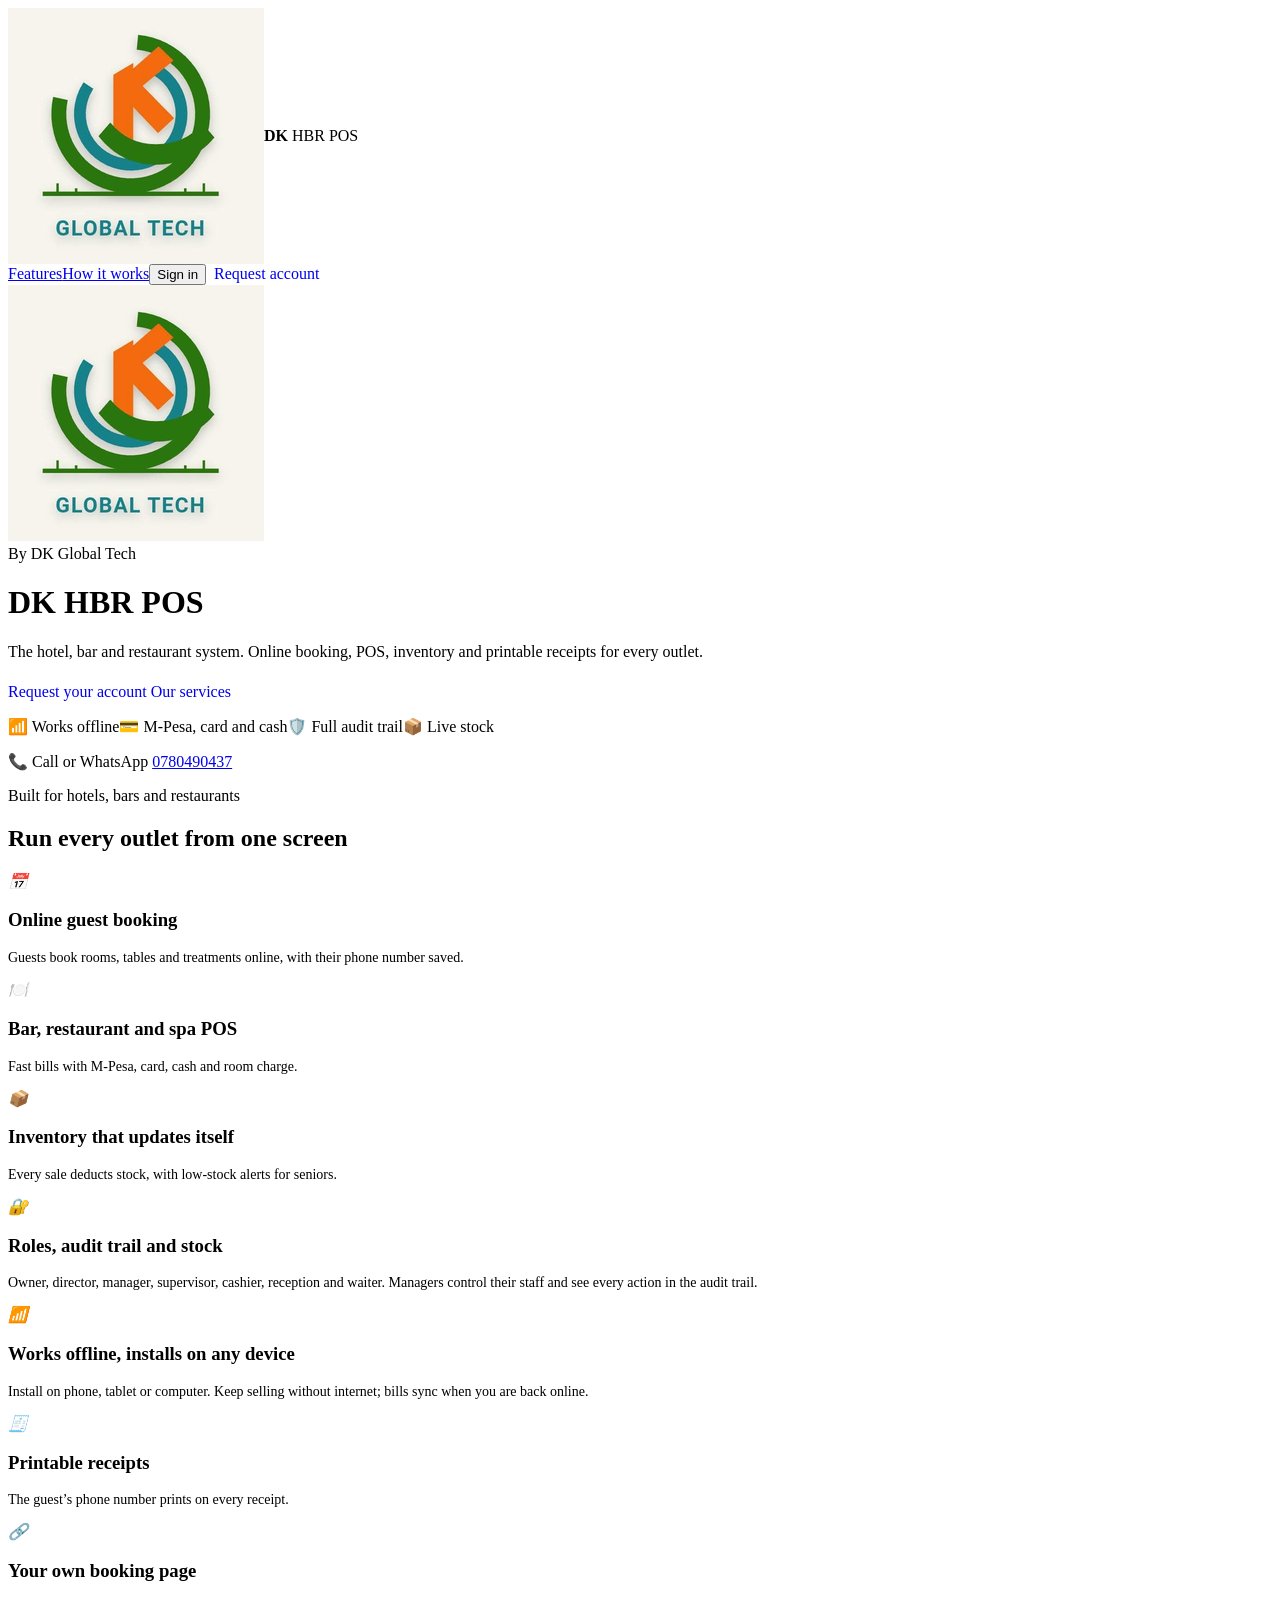
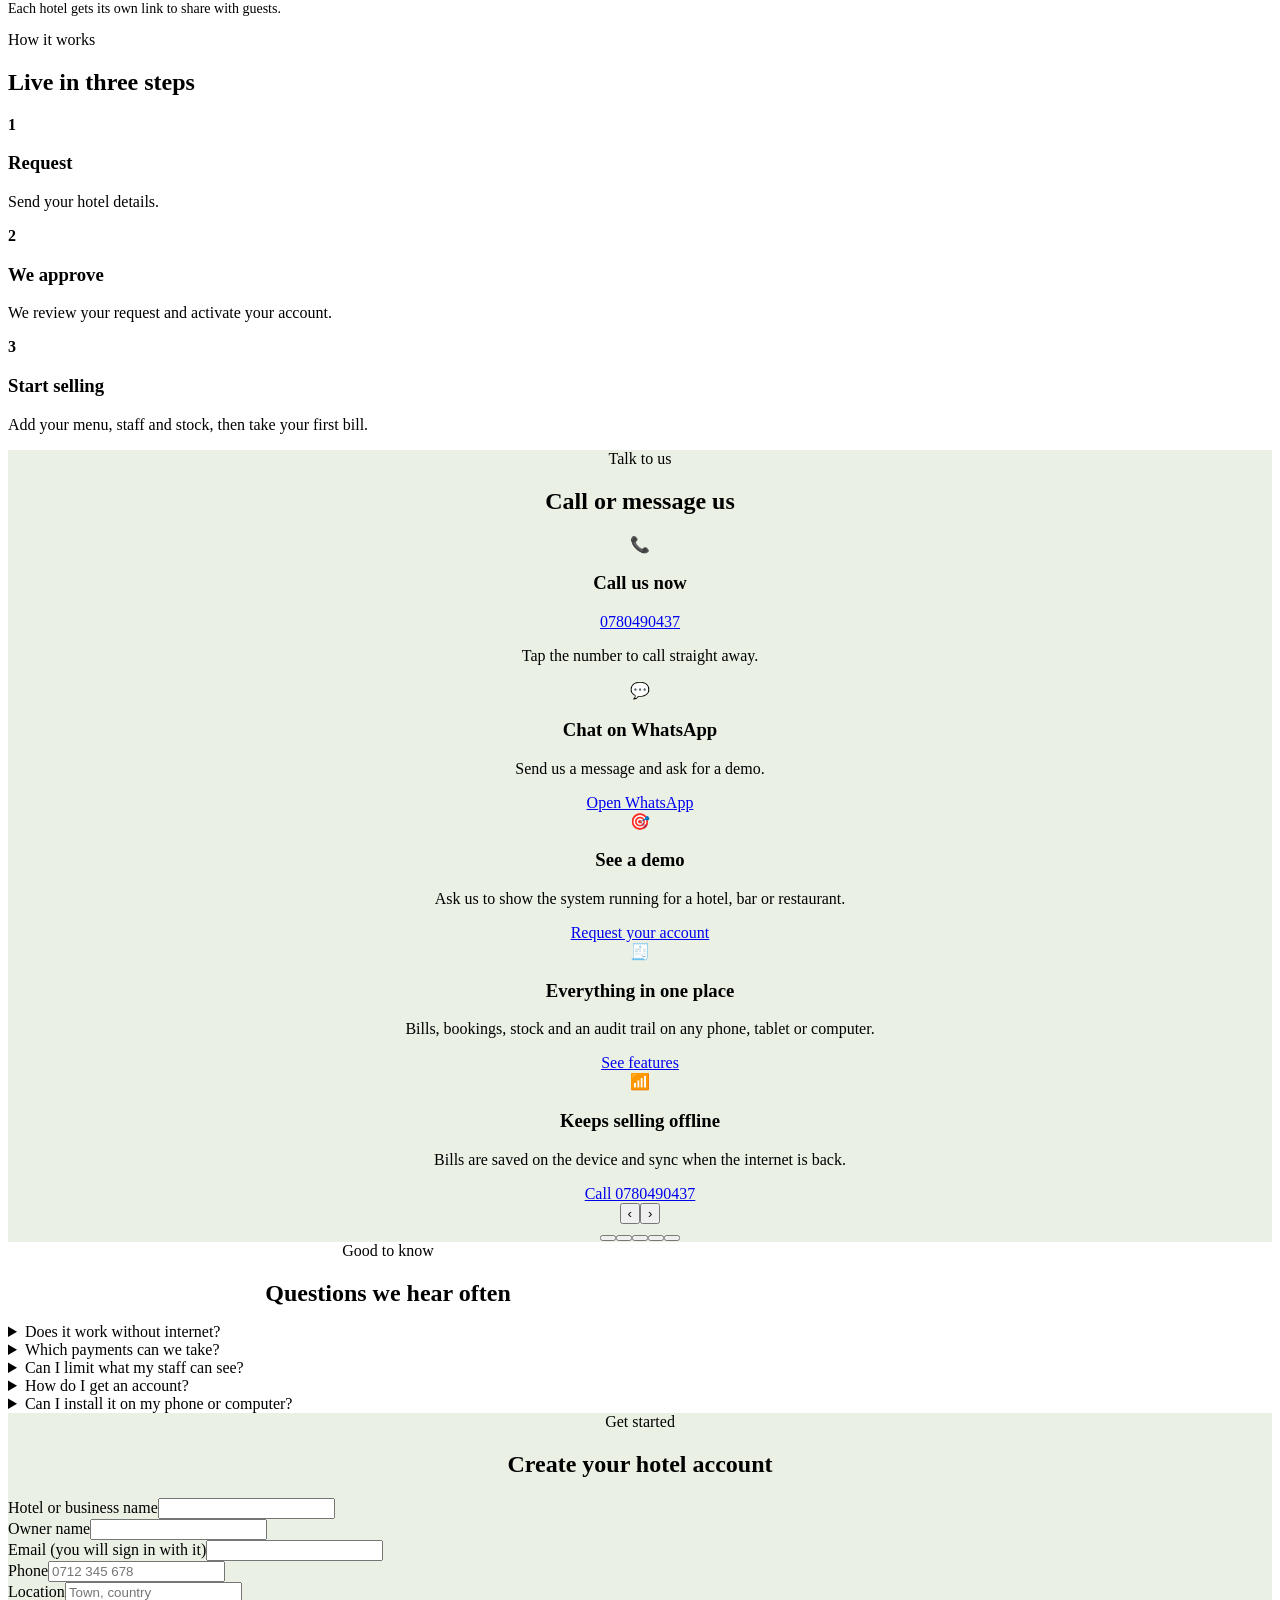
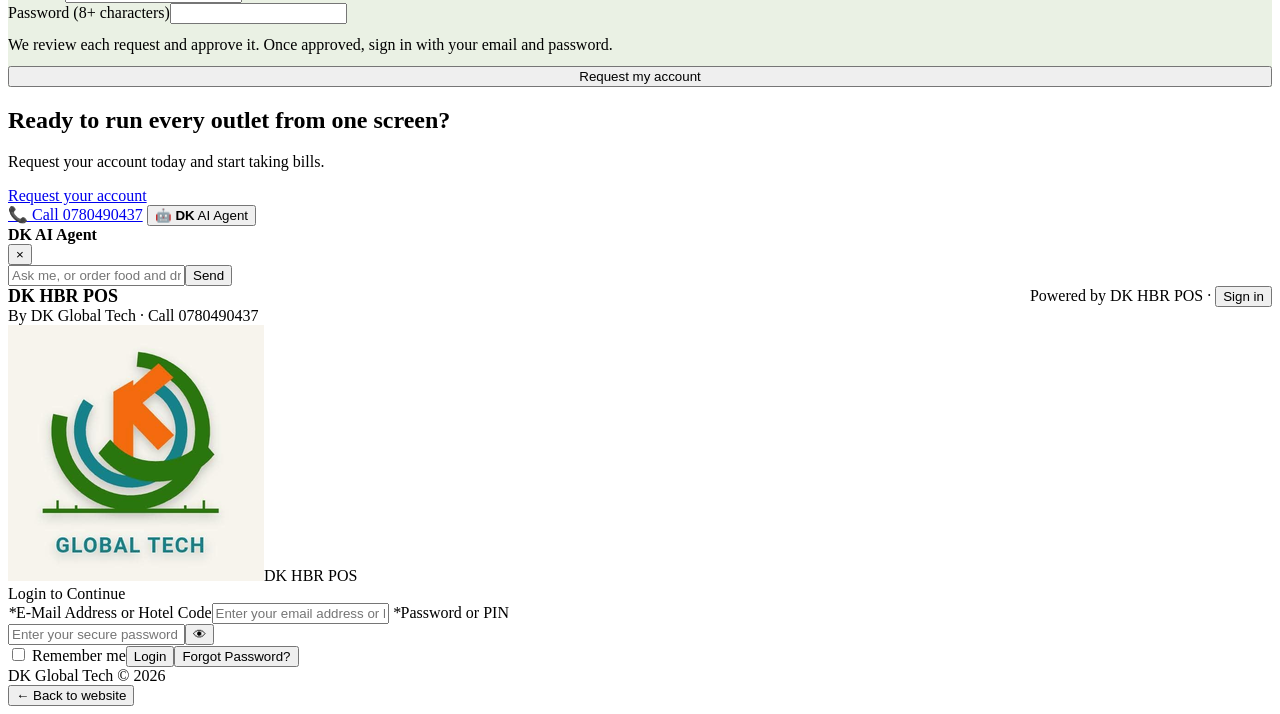
==== commit 3494dacf: "Update index.html" ====
--- a/index.html
+++ b/index.html
@@ -1,84 +1,7 @@
 <!DOCTYPE html>
 <html lang="en"><head><meta charset="utf-8"><meta name="viewport" content="width=device-width,initial-scale=1,viewport-fit=cover"><title>DK HBR POS</title><meta name="theme-color" content="#2e661c"><link rel="manifest" href="manifest.webmanifest"><link rel="icon" href="[data-uri]"><link rel="apple-touch-icon" href="icon-192.png">
 <link href="https://fonts.googleapis.com/css2?family=Playfair+Display:wght@500;700&family=Inter:wght@400;500;600&display=swap" rel="stylesheet">
-<style>
-:root{--ink:#10282b;--gold:#f56a0f;--g:#2e661c;--t:#1a7f8c;--cream:#f7f4ed;--line:#e3ddd0;--mut:#62695f;--ok:#2e661c;--bad:#b3392f}
-*{box-sizing:border-box}body{margin:0;font:15px/1.6 Inter,system-ui,sans-serif;color:var(--ink);background:var(--cream)}
-h1,h2,h3,.serif{font-family:"Playfair Display",Georgia,serif;font-weight:500;margin:0}
-button,input,select,textarea{font:inherit;color:inherit}button{cursor:pointer}
-input,select,textarea{width:100%;padding:10px 12px;border:1px solid var(--line);border-radius:8px;background:#fff}
-.mut{color:var(--mut);font-size:13px}.wrap{max-width:1080px;margin:0 auto;padding:0 18px}
-.nav{position:sticky;top:0;z-index:5;background:rgba(20,24,31,.94);color:#fff;padding:12px 0}.nav .wrap{display:flex;justify-content:space-between;align-items:center;gap:10px}
-.logo{font-family:"Playfair Display",serif;font-size:20px;letter-spacing:.5px}.logo b{color:var(--gold);font-weight:500}
-.btn{background:var(--g);color:#fff;border:0;border-radius:8px;padding:10px 20px;font-weight:600}.btn.o{background:transparent;border:1px solid var(--gold);color:var(--gold)}
-.hero{min-height:86vh;display:flex;align-items:center;color:#fff;background:radial-gradient(ellipse at 75% 15%,rgba(26,127,140,.35),transparent 55%),repeating-linear-gradient(135deg,rgba(255,255,255,.025) 0 2px,transparent 2px 14px),linear-gradient(160deg,#0e1218,#1b2330 62%,#2b303b)}
-.hero h1{font-size:clamp(36px,7vw,68px);line-height:1.1;margin:10px 0 14px}.hero p{max-width:520px;color:#d9d4c9;font-size:17px}
-.eyebrow{color:var(--gold);letter-spacing:3px;font-size:12px;text-transform:uppercase}.rule{width:70px;height:2px;background:var(--gold);margin:18px 0}
-.sec{padding:64px 0}.sec h2{font-size:clamp(26px,4vw,38px);margin-bottom:6px}
-.cards{display:grid;grid-template-columns:repeat(auto-fit,minmax(260px,1fr));gap:16px;margin-top:24px}
-.sv{background:#fff;border:1px solid var(--line);border-radius:14px;padding:22px}.sv i{color:var(--gold);font-style:normal;font-size:22px}.sv h3{font-size:20px;margin:6px 0}.sv button{margin-top:10px}
-.bk{background:#fff;border:1px solid var(--line);border-radius:16px;padding:24px;max-width:760px;margin:24px auto 0}
-.fg{display:grid;grid-template-columns:repeat(auto-fit,minmax(210px,1fr));gap:12px}.fg label{display:block;font-size:12px;color:var(--mut);margin-bottom:3px}
-footer{background:var(--ink);color:#c9c4b9;padding:34px 0;font-size:14px}footer a,footer button{color:var(--gold);background:none;border:0;padding:0;text-decoration:underline}
-.ok{background:#e9f4ee;color:var(--ok);padding:14px;border-radius:10px;margin-top:14px}.err{color:var(--bad);font-size:13px;margin-top:8px;min-height:18px}
-.ov{display:none;position:fixed;inset:0;background:rgba(0,0,0,.55);z-index:20;align-items:center;justify-content:center;padding:16px}
-.dlg{background:#fff;border-radius:14px;padding:22px;width:min(360px,100%)}.dlg input{margin:6px 0}
-#app{display:none;max-width:1100px;margin:0 auto;padding:12px;padding-bottom:calc(12px + env(safe-area-inset-bottom,0px))}
-.top{display:flex;justify-content:space-between;align-items:center;gap:8px;flex-wrap:wrap;margin-bottom:8px}
-.chips{display:flex;gap:6px;flex-wrap:wrap;margin:8px 0}.chip{border:1px solid var(--line);background:#fff;border-radius:20px;padding:6px 14px}.chip.on{background:var(--ink);color:#fff;border-color:var(--ink)}
-.card{background:#fff;border:1px solid var(--line);border-radius:12px;padding:14px;margin-bottom:10px}
-.split{display:grid;grid-template-columns:minmax(0,1.5fr) minmax(0,1fr);gap:10px}.grid{display:grid;grid-template-columns:repeat(auto-fill,minmax(125px,1fr));gap:8px}
-.item{text-align:left;background:var(--cream);border:1px solid var(--line);border-radius:10px;padding:12px 10px}.item b{display:block;font-weight:500}.item span{font-size:12px;color:var(--mut)}
-.row{display:flex;justify-content:space-between;align-items:center;gap:8px;padding:5px 0;flex-wrap:wrap}.fl{display:grid;gap:6px;margin-bottom:8px}
-.pay{display:grid;grid-template-columns:1fr 1fr;gap:6px;margin-top:8px}.pay button,.go{background:var(--ok);color:#fff;border:0;border-radius:8px;padding:10px;font-weight:600}.go{width:100%;margin-top:8px;background:var(--ink)}
-.sm{border:1px solid var(--line);background:#fff;border-radius:8px;padding:5px 10px}.bad{color:var(--bad)}.low{background:#fbe9e7;color:var(--bad);border-radius:6px;padding:1px 8px;font-size:12px}
-.mets{display:grid;grid-template-columns:repeat(auto-fit,minmax(150px,1fr));gap:8px;margin-bottom:8px}.met{background:#fff;border:1px solid var(--line);border-radius:10px;padding:10px}.met b{display:block;font-size:22px;font-weight:500}
-#toast{position:fixed;left:50%;bottom:20px;transform:translateX(-50%);background:var(--ink);color:#fff;padding:10px 16px;border-radius:8px;display:none;z-index:40}
-#rcpt{display:none;position:fixed;inset:0;background:rgba(0,0,0,.55);z-index:30;align-items:flex-start;justify-content:center;overflow:auto;padding:20px}
-.paper{background:#fff;color:#000;width:min(340px,100%);padding:16px;font:13px/1.5 ui-monospace,Menlo,Consolas,monospace}.paper hr{border:0;border-top:1px dashed #000}.paper .ctr{text-align:center}.paper .r{display:flex;justify-content:space-between;gap:8px}
-#net{display:none;position:fixed;left:0;right:0;top:0;z-index:50;background:#8a5a00;color:#fff;text-align:center;font-size:13px;padding:6px 10px;padding-top:calc(6px + env(safe-area-inset-top,0px))}
-button,.chip,.sm,.go{min-height:36px}
-@media(max-width:700px){.split{grid-template-columns:1fr}}
-#lg{background:linear-gradient(#b9babd,#a9aaad);align-items:flex-start;overflow:auto;padding:24px 16px}
-.lw{width:min(422px,100%);margin:3vh auto}.lb{display:flex;align-items:center;justify-content:center;gap:12px;color:#fff;margin-bottom:26px}.lb img{width:72px;height:72px;border-radius:16px;box-shadow:0 4px 14px rgba(0,0,0,.25)}.lg img,.bdg{width:40px;height:40px;border-radius:10px;vertical-align:middle;margin-right:10px;background:#f7f4ed}.hl{width:96px;height:96px;border-radius:22px;margin:0 auto 14px;display:block;box-shadow:0 8px 28px rgba(0,0,0,.35)}.lb span{font-size:34px;font-weight:700;letter-spacing:1px}
-.lc{background:#fff;border-radius:4px;overflow:hidden;box-shadow:0 6px 24px rgba(0,0,0,.25)}.lh{background:#4a4a4c;color:#fff;text-align:center;font:600 22px Inter,sans-serif;padding:22px 10px}.lbd{padding:20px 24px 24px}
-.lbd label{display:block;font-weight:600;font-size:13px;margin:14px 0 6px;color:#000}.lbd label i{color:#d9372b;font-style:normal;margin-right:4px}.lbd input{border-radius:4px;padding:10px 12px}.lbd input:focus{border-color:#86b7fe;box-shadow:0 0 0 4px rgba(13,110,253,.25);outline:0}
-.pw{display:flex}.pw input{border-radius:4px 0 0 4px}.pw button{border:1px solid var(--line);border-left:0;background:#f1f3f5;border-radius:0 4px 4px 0;padding:0 14px}
-.lbd label.rm{display:flex;align-items:center;gap:8px}.rm input{width:auto}.lgb{width:100%;margin-top:18px;background:#00c0ef;color:#fff;border:0;border-radius:4px;padding:12px;font-size:16px}
-.fp{display:block;margin-top:14px;color:#0d6efd;background:none;border:0;padding:0;text-decoration:underline;font-size:14px}.lf{background:#4a4a4c;color:#fff;text-align:center;font-size:13px;padding:14px}.lx{display:block;margin:16px auto 0;background:transparent;border-color:#fff;color:#fff}
-.pf{display:flex;flex-wrap:wrap;gap:14px;margin:8px 0}.pf label{display:flex;align-items:center;gap:6px;font-size:14px;color:var(--ink);margin:0}.pf input{width:auto}
-.hero{background:linear-gradient(180deg,rgba(8,30,32,.74),rgba(10,40,36,.52) 55%,rgba(8,30,32,.9)),url(hero.jpg) center/cover,url("https://images.unsplash.com/photo-1517248135467-4c7edcad34c4?auto=format&fit=crop&w=1600&q=70") center/cover,linear-gradient(160deg,#0e1218,#2b303b);text-align:center;justify-content:center}.hero p{margin-left:auto;margin-right:auto}.hero .rule{margin:18px auto}
-#services{background:#fff}#services .wrap{text-align:center}.cards.ft{grid-template-columns:repeat(auto-fit,minmax(280px,1fr));gap:22px;margin-top:34px}
-.cards.ft .sv{text-align:center;padding:30px 24px;border-radius:18px;transition:.2s;box-shadow:0 2px 14px rgba(20,24,31,.05)}.cards.ft .sv:hover{transform:translateY(-4px);box-shadow:0 12px 30px rgba(20,24,31,.12);border-color:var(--gold)}
-.cards.ft .sv i{display:flex;width:64px;height:64px;margin:0 auto 10px;border-radius:50%;background:#e6f0e1;align-items:center;justify-content:center;font-size:28px}.cards.ft .sv h3{font-size:21px}
-.how{background:var(--ink);color:#fff;text-align:center}.how .st{display:grid;grid-template-columns:repeat(auto-fit,minmax(220px,1fr));gap:22px;margin-top:28px}.how .st b{display:flex;width:44px;height:44px;margin:0 auto 10px;border-radius:50%;background:var(--gold);align-items:center;justify-content:center;font-size:18px}.how p{color:#c9c4b9;margin:4px 0 0}
-.tabs{position:sticky;top:0;z-index:10;background:var(--cream);flex-wrap:nowrap;overflow-x:auto;padding:8px 0;margin:6px 0 10px;border-bottom:1px solid var(--line);scrollbar-width:none}.tabs::-webkit-scrollbar{display:none}.tabs .chip{display:flex;align-items:center;gap:6px;white-space:nowrap;flex:0 0 auto}
-@media(max-width:700px){.tabs{position:fixed;left:0;right:0;top:auto;bottom:0;margin:0;padding:6px 6px calc(6px + env(safe-area-inset-bottom,0px));background:#fff;border-top:1px solid var(--line);border-bottom:0;gap:2px}.tabs .chip{flex-direction:column;gap:0;border:0;border-radius:10px;font-size:11px;padding:4px 10px;min-width:64px}.tabs .ti{font-size:18px}.tabs .chip.on{background:var(--ink);color:#fff}#app{padding-bottom:84px}}
-html{scroll-behavior:smooth}section{scroll-margin-top:70px}.nav{backdrop-filter:blur(10px)}.nl a{color:#d9d4c9;text-decoration:none;margin:0 14px;font-size:14px}.nl a:hover{color:var(--gold)}
-.hero h1{text-shadow:0 2px 24px rgba(0,0,0,.45)}.pills{display:flex;flex-wrap:wrap;gap:8px;justify-content:center;margin-top:26px}.pills span{background:rgba(255,255,255,.12);border:1px solid rgba(255,255,255,.22);backdrop-filter:blur(6px);border-radius:20px;padding:6px 14px;font-size:13px;color:#fff}
-.cta{background:linear-gradient(135deg,#2e661c,#1a7f8c);color:#fff;text-align:center;padding:54px 0}.cta p{margin:6px 0 4px}.cta .btn{background:#14181f;margin-top:10px;text-decoration:none;display:inline-block}
-.rv{opacity:0;transform:translateY(18px);transition:opacity .6s,transform .6s}.rv.in{opacity:1;transform:none}
-@media(max-width:700px){.nl{display:none}}@media(prefers-reduced-motion:reduce){.rv{opacity:1;transform:none;transition:none}html{scroll-behavior:auto}}
-.car{position:relative;max-width:760px;margin:26px auto 0;overflow:hidden;border-radius:20px;background:#fff;border:1px solid var(--line);box-shadow:0 10px 30px rgba(20,24,31,.1)}.ct{display:flex;transition:transform .6s ease}.cs{flex:0 0 100%;padding:38px 56px;text-align:center}
-.cs .ci{font-size:40px}.cs h3{font-size:24px;margin:6px 0}.cs .big{display:block;font:700 clamp(28px,6vw,44px) "Playfair Display",serif;color:var(--gold);text-decoration:none;margin:6px 0}.cs p{color:var(--mut);margin:6px 0 12px}.cs .btn{text-decoration:none;display:inline-block}
-.cn{position:absolute;top:50%;transform:translateY(-50%);width:38px;height:38px;border-radius:50%;border:1px solid var(--line);background:#fff;font-size:22px;min-height:0;padding:0}.cn.l{left:10px}.cn.r{right:10px}
-.dots{display:flex;gap:8px;justify-content:center;margin-top:14px}.dots button{width:10px;height:10px;min-height:0;padding:0;border-radius:50%;border:0;background:#b9cdb0;transition:.3s}.dots button.on{background:var(--gold);width:26px;border-radius:6px}
-.fab{position:fixed;right:16px;bottom:16px;z-index:8;background:var(--ok);color:#fff;text-decoration:none;border-radius:30px;padding:12px 18px;font-weight:600;box-shadow:0 6px 20px rgba(0,0,0,.3)}
-.hcall{margin-top:14px;color:#fff}.hcall a{color:var(--gold);font-weight:600;font-size:20px;text-decoration:none}
-details.fq{background:#fff;border:1px solid var(--line);border-radius:12px;padding:12px 16px;margin:8px 0;text-align:left}details.fq summary{cursor:pointer;font-weight:600}details.fq p{margin:8px 0 0;color:var(--mut)}
-@media(max-width:700px){.cs{padding:30px 40px}}
-.aib{position:fixed;left:16px;bottom:16px;z-index:9;background:var(--ink);color:#fff;border:0;border-radius:30px;padding:12px 18px;font-weight:600;box-shadow:0 6px 20px rgba(0,0,0,.3)}.aib b{color:var(--gold)}
-.aip{display:none;position:fixed;left:16px;bottom:72px;z-index:25;width:min(380px,calc(100vw - 32px));height:min(560px,calc(100vh - 100px));background:#fff;border:1px solid var(--line);border-radius:16px;box-shadow:0 18px 50px rgba(0,0,0,.35);flex-direction:column;overflow:hidden}
-.aih{background:var(--ink);color:#fff;padding:12px 14px;display:flex;justify-content:space-between;align-items:center}.aih small{display:block;color:#c9c4b9;font-size:11px}.aih button{background:none;border:0;color:#fff;font-size:22px;min-height:0}
-.aim{flex:1;overflow:auto;padding:12px;background:var(--cream);display:flex;flex-direction:column;gap:8px}.am{max-width:92%;padding:8px 12px;border-radius:14px;font-size:14px;white-space:pre-wrap}.am div{white-space:normal}.am.b{background:#fff;border:1px solid var(--line);align-self:flex-start}.am.u{background:var(--ink);color:#fff;align-self:flex-end}
-.aq{display:flex;flex-wrap:wrap;gap:6px;margin-top:6px}.aq button{border:1px solid var(--gold);background:#fff;color:var(--ink);border-radius:16px;padding:4px 10px;font-size:13px;min-height:0}
-.aif{display:flex;gap:6px;padding:8px;border-top:1px solid var(--line)}.aif input{flex:1}.aif button{background:var(--g);color:#fff;border:0;border-radius:8px;padding:0 14px}
-.ch{display:flex;align-items:center;gap:12px;margin-bottom:10px}.ch i{width:40px;height:40px;border-radius:12px;background:linear-gradient(135deg,#e6f0e1,#dcecef);display:flex;align-items:center;justify-content:center;font-style:normal;font-size:20px;flex:0 0 auto}.ch b{font:500 18px "Playfair Display",Georgia,serif}.ch small{display:block;color:var(--mut);font-size:13px}
-.av{width:38px;height:38px;border-radius:50%;background:linear-gradient(135deg,var(--g),var(--t));color:#fff;display:flex;align-items:center;justify-content:center;font-weight:700;flex:0 0 auto}.pill.ok{background:#e6f0e1;color:var(--g);border-radius:12px;padding:2px 10px;font-size:12px;font-weight:600}
-.ai{width:38px;height:38px;border-radius:12px;background:#eef3ea;display:flex;align-items:center;justify-content:center;font-size:18px;flex:0 0 auto}.ai.r{background:#fbe9e7}
-#v .card{box-shadow:0 1px 8px rgba(16,40,43,.05);border-radius:14px;padding:16px}#v .met{border-radius:14px;border-left:4px solid var(--t)}#v .met:nth-child(2){border-left-color:var(--g)}#v .met:nth-child(3){border-left-color:var(--gold)}#v .met:nth-child(4){border-left-color:var(--bad)}
-@media print{body>*:not(#rcpt){display:none!important}#rcpt{position:static;background:none;display:block!important;padding:0}.paper{width:80mm;padding:0}.noprint{display:none!important}}
-</style></head><body>
+<link rel="stylesheet" href="style.css"><link rel="stylesheet" href="ui.css"></head><body>
 <div id="land">
 <div class="nav"><div class="wrap"><div style="display:flex;align-items:center"><img class="bdg" src="[data-uri]" alt="DK Global Tech"><div class="logo" id="lg1"></div></div><div><span class="nl"><a href="#services">Features</a><a href="#how" class="pl">How it works</a></span><button class="btn o" data-a="lgo" style="margin-right:8px">Sign in</button><a href="#book" id="nb" class="btn" style="text-decoration:none;display:inline-block">Book now</a></div></div></div>
 <header class="hero"><div class="wrap"><img class="hl pl" src="[data-uri]" alt="DK Global Tech"><div class="eyebrow" id="ad"></div><h1 id="hn"></h1><div class="rule"></div><p id="tg"></p><p style="margin-top:22px"><a href="#book" id="hb" class="btn" style="text-decoration:none;display:inline-block">Plan your visit</a> <a href="#services" class="btn o" style="text-decoration:none;display:inline-block">Our services</a></p><div class="pills pl"><span>📶 Works offline</span><span>💳 M-Pesa, card and cash</span><span>🛡️ Full audit trail</span><span>📦 Live stock</span></div><p class="hcall pl">📞 Call or WhatsApp <a href="tel:0780490437">0780490437</a></p></div></header>
@@ -197,47 +120,48 @@
 $("sg").onsubmit=async e=>{e.preventDefault();$("sge").textContent="";try{await api("signup",Object.fromEntries(new FormData(e.target)));$("sgo").innerHTML='<div class="ok"><b>Request received.</b><br>We’ll review it and approve your account. Then sign in with your email and password.</div>';e.target.reset()}catch(x){$("sge").textContent=x.message}};
 const can={pay:()=>S.me.role!=="waiter",sen:()=>SEN.includes(S.me.role),stf:()=>STFR.includes(S.me.role),top:()=>["owner","director"].includes(S.me.role)};
 const pend=()=>(S.reqs||[]).filter(x=>x.status==="pending");
-const TI={req:"📥",cl:"🏨",nc:"➕",ps:"💳",pau:"🛡️",pst:"⚙️",pos:"🧾",bills:"📄",bookings:"📅",inventory:"📦",menu:"🍽️",reports:"📊",staff:"👥",audit:"🛡️",set:"⚙️"};
-const TABS=()=>S.me.role==="platform"?[["req","Requests"+(pend().length?" ("+pend().length+")":"")],["cl","Clients"],["nc","Create client"],["ps","Payment details"],["pau","Audit trail"],["pst","Settings"]]:[["pos","New bill"],["bills","Bills"],["bookings","Bookings"],...(can.sen()?[["inventory","Stock"],["menu","Menu"],["reports","Reports"]]:[]),...(can.stf()?[["staff","Staff"],["audit","Audit trail"],["set","Settings"]]:[])];
+const TI={req:"📥",cl:"🏨",nc:"➕",ps:"💳",pau:"🛡️",pst:"⚙️",pos:"🧾",bills:"📄",bookings:"📅",inventory:"📦",menu:"🍽️",reports:"📊",staff:"👥",hr:"🧑‍💼",stocktake:"📋",audit:"🛡️",set:"⚙️"};
+const FE=k=>!S.feat||S.feat[k]!==false;
+const TABS=()=>S.me.role==="platform"?[["req","Requests"+(pend().length?" ("+pend().length+")":"")],["cl","Clients"],["nc","Create client"],["ps","Payment details"],["hr","HR"],["pau","Audit trail"],["pst","Settings"]]:[["pos","New bill"],["bills","Bills"],["bookings","Bookings"],...(can.sen()?[["inventory","Stock"],...(FE("stocktake")?[["stocktake","Stock take"]]:[]),["menu","Menu"],["reports","Reports"]]:[]),...(can.stf()?[["staff","Staff"],...(FE("hr")?[["hr","HR"]]:[]),["audit","Audit trail"],["set","Settings"]]:[])];
 function enter(r){S.t=r.t;localStorage.setItem("dkt",r.t);S.me=r.me;tab=r.me.role==="platform"?"req":"pos";$("lg").style.display="none";$("land").style.display="none";$("app").style.display="block";shell();sync();clearInterval(poll);poll=setInterval(()=>{if(!document.hidden)sync()},12000)}
 function out(){clearInterval(poll);localStorage.removeItem("dkt");localStorage.removeItem("dkc");S.t="";S.me=null;$("app").style.display="none";$("land").style.display="block"}
 async function sync(){if(S.me&&S.me.role!=="platform")await flush();await sync0()}
 async function sync0(){try{Object.assign(S,await api("sync"));if(S.me.role!=="platform"){refreshLocal();cache();S.off=0}bar();if(S.cfg)Object.assign(HOTEL,S.cfg);if(!$("v"))return;const rb=document.querySelector("#app [data-v=req]");if(rb)rb.querySelector(".tl").textContent="Requests"+(pend().length?" ("+pend().length+")":"");if(tab==="menu"||tab==="inventory"||tab==="staff"){const l=$("ls");if(l)({menu:lMenu,inventory:lInv,staff:lStaff})[tab]()}else if(!["pos","nc","set","ps","pst","audit"].includes(tab)){const f=document.activeElement;if(f&&f.closest&&f.closest("#v")&&/INPUT|TEXTAREA|SELECT/.test(f.tagName))return;keepView()}}catch(e){if(e.net)bar()}}
 const qget=()=>{try{return JSON.parse(localStorage.getItem("dkq")||"[]")}catch(e){return[]}},qset=a=>localStorage.setItem("dkq",JSON.stringify(a)),qmine=()=>qget().filter(x=>x.slug===S.slug);
 const newId=()=>Array.from(crypto.getRandomValues(new Uint8Array(8)),b=>b.toString(16).padStart(2,"0")).join("");
-function qOrders(){return qmine().map(q=>({id:q.cid,no:"OFF"+q.n,ts:q.off,by:S.me.name,status:q.pay?"paid":"open",lines:q.lines,total:q.lines.reduce((a,l)=>a+l.p*l.q,0),name:q.name,phone:q.phone,ref:q.ref,pay:q.pay,paidTs:q.pay?q.off:0,cashier:q.pay?S.me.name:undefined,local:1,err:q.err}))}
+function qOrders(){return qmine().map(q=>({id:q.cid,no:"OFF"+q.n,ts:q.off,by:S.me.name,status:q.pay?"paid":"open",lines:q.lines,total:q.lines.reduce((a,l)=>a+l.p*l.q,0),name:q.name,phone:q.phone,ref:q.ref,pay:q.pay,pays:q.pays,paidTs:q.pay?q.off:0,cashier:q.pay?S.me.name:undefined,local:1,err:q.err}))}
 function refreshLocal(){S.orders=qOrders().concat((S.orders||[]).filter(x=>!x.local))}
 function cache(){try{localStorage.setItem("dkc",JSON.stringify({me:S.me,cfg:S.cfg,slug:S.slug,pkg:S.pkg,menu:S.menu,orders:S.orders.filter(x=>!x.local).slice(0,150),bookings:S.bookings,stock:S.stock,staff:S.staff,audit:(S.audit||[]).slice(0,120)}))}catch(e){}}
 function bar(){const e=$("net");if(!e)return;const q=S.me&&S.me.role!=="platform"?qmine():[],n=q.length,bd=q.filter(x=>x.err).length;let m="";if(!navigator.onLine)m="Offline. You can keep selling. "+(n?n+" bill(s) waiting to sync.":"Everything syncs when you are back online.");else if(bd)m=bd+" bill(s) could not sync. Tap to review.";else if(n)m="Syncing "+n+" bill(s)...";e.style.display=m?"block":"none";e.textContent=m;e.setAttribute("data-a",bd?"qerr":"x")}
-async function flush(){if(flush.b||!navigator.onLine)return;const q=qmine();if(!q.length)return;flush.b=1;bar();try{for(const it of q){if(it.err)continue;try{await api("order",{cid:it.cid,lines:it.lines,name:it.name,phone:it.phone,ref:it.ref,pay:it.pay,off:it.off});qset(qget().filter(x=>x.cid!==it.cid))}catch(e){if(e.net)break;const all=qget(),x=all.find(z=>z.cid===it.cid);if(x){x.err=e.message;qset(all)}}}}finally{flush.b=0;refreshLocal();bar()}}
+async function flush(){if(flush.b||!navigator.onLine)return;const q=qmine();if(!q.length)return;flush.b=1;bar();try{for(const it of q){if(it.err)continue;try{await api("order",{cid:it.cid,lines:it.lines,name:it.name,phone:it.phone,ref:it.ref,pay:it.pay,pays:it.pays,off:it.off});qset(qget().filter(x=>x.cid!==it.cid))}catch(e){if(e.net)break;const all=qget(),x=all.find(z=>z.cid===it.cid);if(x){x.err=e.message;qset(all)}}}}finally{flush.b=0;refreshLocal();bar()}}
 window.addEventListener("online",()=>{bar();if(S.me)sync()});window.addEventListener("offline",bar);
 let inst=null;window.addEventListener("beforeinstallprompt",e=>{e.preventDefault();inst=e});
 function shell(){$("app").innerHTML=`<div class="top"><div style="display:flex;align-items:center"><img class="bdg" src="[data-uri]" alt=""><div class="logo" style="font-size:20px">${esc(HOTEL.name)}<div class="mut" style="font-family:Inter">DK HBR POS</div></div></div><div><span class="chip">${esc(S.me.name)} · ${esc(S.me.role)}</span> <button class="sm" data-a="inst">Install app</button> <button class="sm" data-a="out">Sign out</button></div></div><div class="chips tabs">${TABS().map(t=>`<button class="chip" data-a="tab" data-v="${t[0]}"><span class="ti">${TI[t[0]]||""}</span><span class="tl">${t[1]}</span></button>`).join("")}</div><div id="v"></div>`;view()}
-function view(){document.querySelectorAll("#app .chips [data-a=tab]").forEach(b=>b.classList.toggle("on",b.dataset.v===tab));({pos:vPos,bills:vBills,bookings:vBook,inventory:vInv,menu:vMenu,reports:vRep,staff:vStaff,audit:vAud,set:vSet,req:vReq,cl:vCl,nc:vNc,ps:vPs,pau:vPAud,pst:vPSet})[tab]()}
+function view(){document.querySelectorAll("#app .chips [data-a=tab]").forEach(b=>b.classList.toggle("on",b.dataset.v===tab));({pos:vPos,bills:vBills,bookings:vBook,inventory:vInv,menu:vMenu,reports:vRep,staff:vStaff,hr:()=>HRX.view(),stocktake:()=>HRX.st(),audit:vAud,set:vSet,req:vReq,cl:vCl,nc:vNc,ps:vPs,pau:vPAud,pst:vPSet})[tab]()}
 const ctot=()=>Object.values(cart.lines).reduce((a,l)=>a+l.p*l.q,0);
 function vPos(){
  const it=S.menu.filter(m=>m.dept===cart.dept),L=Object.values(cart.lines),t=ctot();
  $("v").innerHTML=`<div class="split"><div class="card"><div class="chips">${["Restaurant","Bar","Spa","Hotel"].map(d=>`<button class="chip ${d===cart.dept?"on":""}" data-a="dept" data-v="${d}">${d==="Hotel"?"Rooms and extras":d}</button>`).join("")}</div><div class="grid">${it.map(m=>`<button class="item" data-a="add" data-v="${m.id}"><b>${esc(m.name)}</b><span>${money(m.price)}</span></button>`).join("")||'<p class="mut">Nothing here yet. Seniors add items under Menu.</p>'}</div></div>
  <div class="card"><div class="row"><b>${cart.id?"Editing bill":"New bill"}</b><button class="sm" data-a="clr">Clear</button></div><div class="fl"><input id="gn" placeholder="Guest name" value="${esc(cart.name)}"><input id="gp" placeholder="Guest phone (prints on receipt)" inputmode="tel" value="${esc(cart.phone)}"><input id="gr" placeholder="Room, table or booking ref" value="${esc(cart.ref)}"></div>
  <div style="border-top:1px solid var(--line);border-bottom:1px solid var(--line);min-height:56px;padding:4px 0">${L.map(l=>`<div class="row"><span>${esc(l.n)}</span><span><button class="sm" data-a="qty" data-v="${l.id}:-1">−</button> ${l.q} <button class="sm" data-a="qty" data-v="${l.id}:1">+</button> ${money(l.p*l.q)}</span></div>`).join("")||'<p class="mut">Tap an item to start.</p>'}</div>
- <div class="row mut"><span>VAT 16% (included)</span><span>${money(t*16/116)}</span></div><div class="row"><b>Total</b><b style="font-size:20px">${money(t)}</b></div>
- <button class="go" data-a="save">Save bill and send</button>${can.pay()?`<div class="pay">${["Cash","M-Pesa","Card","Room"].map(p=>`<button data-a="pay" data-v="${p}">${p==="Room"?"Room charge":p}</button>`).join("")}</div>`:'<p class="mut">Cashiers and seniors take payment.</p>'}</div></div>`}
-async function save(pay){
+ <div class="row mut"><span>VAT ${VR()}% (included)</span><span>${money(t*VR()/(100+VR()))}</span></div><div class="row"><b>Total</b><b style="font-size:20px">${money(t)}</b></div>
+ <button class="go" data-a="save">Save bill and send</button>${can.pay()?`<div class="pay">${["Cash","M-Pesa","Card","Room"].map(p=>`<button data-a="pay" data-v="${p}">${p==="Room"?"Room charge":p}</button>`).join("")}</div><button class="go" style="background:var(--t)" data-a="split">Split or mixed payment</button>`:'<p class="mut">Cashiers and seniors take payment.</p>'}</div></div>`}
+async function save(pay,pays){
  const L=Object.values(cart.lines);if(!L.length)return toast("Add items first");
  if(pay&&cart.phone.replace(/\D/g,"").length<9)return toast("Enter the guest’s phone number. It prints on the receipt.");
- if(pay==="Room"&&!cart.ref.trim())return toast("Enter the room number first");
- const body={lines:L,name:cart.name,phone:cart.phone,ref:cart.ref,pay:pay||null},loc=qget().find(x=>x.cid===cart.id);let o,off=0;
+ if((pay==="Room"||(pays&&pays.some(p=>p.m==="Room")))&&!cart.ref.trim())return toast("Enter the room number first");
+ const body={lines:L,name:cart.name,phone:cart.phone,ref:cart.ref,pay:pay||null,pays:pays||undefined},loc=qget().find(x=>x.cid===cart.id);let o,off=0;
  if(loc){Object.assign(loc,body);qset(qget());off=1}
  else{const c=cart.id?"":newId(),q=()=>{if(cart.id)throw new Error("No internet. This saved bill can be changed once you are online.");const n=(+localStorage.getItem("dkn")||0)+1;localStorage.setItem("dkn",n);qset(qget().concat(Object.assign({cid:c,off:Date.now(),n,slug:S.slug},body)));off=1};
   if(!navigator.onLine)q();else try{o=(await api("order",Object.assign({id:cart.id||undefined,cid:c||undefined},body))).o}catch(e){if(e.net)q();else throw e}}
  if(off){refreshLocal();o=S.orders.find(x=>x.local&&(loc?x.id===loc.cid:true))||S.orders.find(x=>x.local);const all=qmine();o=S.orders.find(x=>x.id===(loc?loc.cid:all[all.length-1].cid))}
  if(cart.bk)api("upd",{c:"bookings",id:cart.bk,patch:{status:pay?"Done":"Arrived"}}).catch(()=>{});
  cart={lines:{},ref:"",name:"",phone:"",id:null,bk:null,dept:cart.dept};if(!off)await sync();else bar();
- if(pay){toast(off?"Saved offline. Will sync.":"Paid "+money(o.total));showRc(o)}else{toast(off?"Saved offline. Will sync.":"Bill saved");vPos()}}
+ if(pay){toast(off?"Saved offline. Will sync.":"Paid "+money(o.total));vPos();showRc(o)}else{toast(off?"Saved offline. Will sync.":"Bill saved");vPos()}}
 function vBills(){
  const op=S.orders.filter(o=>o.status==="open"),pd=S.orders.filter(o=>o.status==="paid").slice(0,30);
  $("v").innerHTML=`<b>Open bills</b><div class="mets" style="margin-top:6px;grid-template-columns:repeat(auto-fill,minmax(250px,1fr))">${op.map(o=>`<div class="card"><div class="row"><b>#${o.no} ${esc(o.ref||o.name||"Walk-in")}</b><span class="mut">${esc(o.by)}</span></div><div class="mut">${o.lines.map(l=>l.q+"× "+esc(l.n)).join(", ")}</div><div class="row"><b>${money(o.total)}</b><span><button class="sm" data-a="open" data-v="${o.id}">Open</button>${can.sen()?` <button class="sm bad" data-a="void" data-v="${o.id}">Void</button>`:""}</span></div></div>`).join("")||'<p class="mut">No open bills.</p>'}</div>
- <b>Recent paid</b>${pd.map(o=>`<div class="card row"><span>#${o.no} ${esc(o.name||o.ref||"Walk-in")} <span class="mut">${esc(o.phone||"")} · ${esc(o.pay)}</span></span><span>${money(o.total)} <button class="sm" data-a="rc" data-v="${o.id}">Receipt</button></span></div>`).join("")||'<p class="mut">No paid bills yet.</p>'}`}
+ <b>Recent paid</b>${pd.map(o=>`<div class="card row"><span>#${o.no} ${esc(o.name||o.ref||"Walk-in")} <span class="mut">${esc(o.phone||"")} · ${esc(o.pay)} · served by ${esc(o.by||"")}</span></span><span>${money(o.total)} <button class="sm" data-a="rc" data-v="${o.id}">Receipt</button></span></div>`).join("")||'<p class="mut">No paid bills yet.</p>'}`}
 function vBook(){
  const td=lymd(new Date()),b=S.bookings.filter(x=>bf==="all"||x.date>=td).sort((x,y)=>(x.date+x.time).localeCompare(y.date+y.time));
  $("v").innerHTML=`<div class="chips"><button class="chip ${bf==="up"?"on":""}" data-a="bf" data-v="up">Today and upcoming</button><button class="chip ${bf==="all"?"on":""}" data-a="bf" data-v="all">All</button></div>`+(b.map(x=>`<div class="card"><div class="row"><b>${ld(x.date+"T12:00")} · ${esc(x.time)} · ${esc(x.service)}</b><span class="mut">${esc(x.ref)}</span></div><div>${esc(x.name)} · ${x.guests} guest(s) · <b>${esc(x.phone)}</b></div>${x.notes?`<div class="mut">Prepare: ${esc(x.notes)}</div>`:""}<div class="row"><select data-a="bst" data-v="${x.id}" style="width:auto">${["Requested","Confirmed","Arrived","Done","Cancelled"].map(s=>`<option ${s===x.status?"selected":""}>${s}</option>`).join("")}</select><span>${["Done","Cancelled"].includes(x.status)?"":`<button class="sm" data-a="bk" data-v="${x.id}">Start bill</button> `}<a href="https://wa.me/${esc(String(x.phone).replace(/\D/g,"").replace(/^0/,"254"))}" target="_blank" rel="noopener">WhatsApp</a></span></div></div>`).join("")||'<p class="mut">No bookings to show.</p>')}
@@ -248,7 +172,7 @@
 const RL={waiter:"Waiter",reception:"Reception",cashier:"Cashier",supervisor:"Supervisor",manager:"Manager",director:"Director",owner:"Owner"};
 const myRoles=()=>RK.filter(r=>r!=="owner"||S.me.role==="owner").filter(r=>RK.indexOf(r)<RK.indexOf("manager")||can.top());
 function vStaff(){$("v").innerHTML=`<div class="card"><b>Add staff</b><p class="mut">Waiter: takes orders. Reception: bookings, bills and payment. Cashier: bills and payment. Supervisor: also stock, menu, voids and reports. Manager and Director: everything, including staff and the audit trail. Only the owner or a director can add managers and directors.</p><div class="fg"><input id="tn" placeholder="Name"><input id="tp" placeholder="PIN (4 to 8 digits)" inputmode="numeric"><select id="tr">${myRoles().map(r=>`<option value="${r}">${RL[r]}</option>`).join("")}</select><button class="go" style="margin:0" data-a="stfadd">Add</button></div></div><div id="ls"></div>`;lStaff()}
-function lStaff(){$("ls").innerHTML=(S.staff||[]).map(s=>{const me=s.name===S.me.name,lock=me||s.role==="owner"||(RK.indexOf(s.role)>=RK.indexOf("manager")&&!can.top());return `<div class="card row"><span><b>${esc(s.name)}</b> <span class="mut">${esc(RL[s.role]||s.role)}</span></span>${me?'<span class="mut">You</span>':lock?'<span class="mut">Protected</span>':`<span><select data-a="srole" data-v="${s.id}" style="width:auto">${myRoles().filter(r=>r!=="owner").map(r=>`<option value="${r}" ${r===s.role?"selected":""}>${RL[r]}</option>`).join("")}</select> <button class="sm" data-a="spin" data-v="${s.id}">Reset PIN</button> <button class="sm bad" data-a="stfdel" data-v="${s.id}">Remove</button></span>`}</div>`}).join("")}
+function lStaff(){$("ls").innerHTML=(S.staff||[]).map(s=>{const me=s.name===S.me.name,lock=me||s.role==="owner"||(RK.indexOf(s.role)>=RK.indexOf("manager")&&!can.top());return `<div class="card row"><span><b>${esc(s.name)}</b> <span class="mut">${esc(RL[s.role]||s.role)}</span> ${s.suspended?'<span class="low">Suspended</span>':""}</span>${me?'<span class="mut">You</span>':lock?'<span class="mut">Protected</span>':`<span><select data-a="srole" data-v="${s.id}" style="width:auto">${myRoles().filter(r=>r!=="owner").map(r=>`<option value="${r}" ${r===s.role?"selected":""}>${RL[r]}</option>`).join("")}</select> <button class="sm" data-a="spin" data-v="${s.id}">Reset PIN</button> <button class="sm" data-a="ssus" data-v="${s.id}" data-s="${s.suspended?0:1}">${s.suspended?"Reinstate":"Suspend"}</button> <button class="sm bad" data-a="stfdel" data-v="${s.id}">Remove</button></span>`}</div>`}).join("")}
 let af="all";
 function vAud(){const F={all:"All",sale:"Sales",stock:"Stock",staff:"Staff",in:"Sign-ins"},m={sale:/^Bill/,stock:/^Stock/,staff:/^(Staff|PIN|Role)/,in:/^Sign/};
  const L=(S.audit||[]).filter(x=>af==="all"||m[af].test(x.act));
@@ -256,7 +180,7 @@
 function vReq(){$("v").innerHTML=pStats()+pend().map(x=>`<div class="card"><div class="row"><b>${esc(x.name)}</b><span class="mut">${new Date(x.ts).toLocaleDateString()}</span></div><div>${esc(x.owner)} · ${esc(x.email)} · <b>${esc(x.phone)}</b></div><div class="mut">${esc(x.loc||"")}</div><div class="fg" style="margin:8px 0">${pkgFields("r"+x.id)}</div><div class="row"><span></span><span><button class="sm" data-a="app" data-v="${x.id}">Approve</button> <button class="sm bad" data-a="rej" data-v="${x.id}">Reject</button></span></div></div>`).join("")||'<p class="mut">No pending requests.</p>'}
 function pStats(){const T=S.tenants||[],due=T.filter(t=>t.plan&&t.paidUntil<Date.now()&&t.status==="active").length;return `<div class="mets"><div class="met"><span class="mut">Clients</span><b>${T.length}</b></div><div class="met"><span class="mut">Active</span><b>${T.filter(t=>t.status==="active").length}</b></div><div class="met"><span class="mut">Pending requests</span><b>${pend().length}</b></div><div class="met"><span class="mut">Payments due</span><b>${due}</b></div></div>`}
 function pIc(a){return /Failed/.test(a)?"⚠️":/Sign/.test(a)?"🔐":/Request/.test(a)?"📥":/created/.test(a)?"🏨":/suspended/.test(a)?"⛔":/activated/.test(a)?"✅":/Package|paid/.test(a)?"💳":/Defaults|features|Payment/.test(a)?"⚙️":"🛡️"}
-const MODS=[["bookings","Bookings"],["inventory","Stock"],["stocktake","Stock take"],["menu","Menu"],["reports","Reports"],["audit","Audit trail"],["staff","Staff"]];let paf="all";
+const MODS=[["bookings","Bookings"],["inventory","Stock"],["stocktake","Stock take"],["menu","Menu"],["reports","Reports"],["audit","Audit trail"],["staff","Staff"],["hr","HR"]];let paf="all";
 function vPAud(){const F={all:"All",cl:"Clients",pay:"Payments",set:"Settings",sec:"Security"},m={cl:/^(Request|Client (created|suspended|activated|password))/,pay:/^(Package|Marked paid|Payment)/,set:/^(Defaults|Client features)/,sec:/^(Sign|Failed|Password)/};
  const L=(S.audit||[]).filter(x=>paf==="all"||m[paf].test(x.act));
  $("v").innerHTML=`<div class="chips">${Object.entries(F).map(([k,n])=>`<button class="chip ${k===paf?"on":""}" data-a="pafl" data-v="${k}">${n}</button>`).join("")} <button class="sm" data-a="paexp">Download CSV</button></div><p class="mut">Every platform admin action is recorded with who did it and when: approvals, new clients, suspensions, package and payment changes, settings and sign-ins. Entries cannot be edited or deleted.</p>`+(L.map(x=>`<div class="card" style="display:flex;gap:12px"><span class="ai ${/Failed/.test(x.act)?"r":""}">${pIc(x.act)}</span><div style="flex:1;min-width:0"><div class="row" style="padding-top:0"><b>${esc(x.act)}</b><span class="mut">${new Date(x.ts).toLocaleString()}</span></div><div>${esc(x.d)}</div><div class="mut">${esc(x.who)} · Platform admin</div></div></div>`).join("")||'<p class="mut">Nothing recorded yet.</p>')}
@@ -279,19 +203,112 @@
 function vCl(){$("v").innerHTML=pStats()+(S.tenants||[]).map(t=>`<div class="card"><div class="row"><span style="display:flex;align-items:center;gap:10px"><span class="av">${esc(String(t.name).slice(0,1).toUpperCase())}</span><b>${esc(t.name)}</b></span>${t.status==="active"?'<span class="pill ok">Active</span>':'<span class="low">suspended</span>'}</div><div class="mut">${esc(t.owner)} · ${esc(t.email)} · ${esc(t.phone)}</div><div class="mut">Hotel code: <b>${esc(t.slug)}</b> · Guest page: ${esc(((S.pset||{}).site||location.origin).replace(/\/+$/,"")+"/?h="+t.slug)}</div><div style="margin:6px 0"><b>${esc(feeTxt(t)||"No package set")}</b><br><span class="${t.plan&&t.paidUntil>Date.now()?"mut":"low"}">${esc(paidTxt(t))}</span></div><div class="row"><span></span><span><button class="sm" data-a="share" data-v="${t.id}">Share</button> <button class="sm" data-a="pedit" data-v="${t.id}">Package</button> ${t.plan?`<button class="sm" data-a="ppaid" data-v="${t.id}">Mark paid</button> `:""}<button class="sm" data-a="tst" data-v="${t.id}">${t.status==="active"?"Suspend":"Activate"}</button> <button class="sm" data-a="trs" data-v="${t.id}">Reset password</button></span></div>${S.edit===t.id?editForm(t):""}${S.share===t.id?sharePanel(t):""}</div>`).join("")||'<p class="mut">No clients yet.</p>'}
 function vPs(){const st=S.pset||{};$("v").innerHTML=`<div class="card"><div class="ch"><i>💳</i><div><b>Your payment details</b><small>These appear in the message you share with each client, and on their Settings page.</small></div></div><div class="fg"><textarea id="psy" rows="4" placeholder="How clients pay you, e.g. M-Pesa Paybill 123456, Account: hotel code. Or Till 987654, name DK Global Tech.">${esc(st.pay||"")}</textarea><input id="psc" placeholder="Your phone or email for questions" value="${esc(st.contact||"")}"><input id="pss" placeholder="Main site address, e.g. https://dk-hbr-pos-cloud.vercel.app" value="${esc(st.site||"")}"><button class="go" style="margin:0" data-a="pset">Save</button></div></div>`}
 function vNc(){$("v").innerHTML=`<div class="card"><div class="ch"><i>➕</i><div><b>Create a client account</b><small>Set up a hotel, bar or restaurant and choose its package.</small></div></div><div class="fg" style="margin-top:8px"><input id="cn" placeholder="Hotel or business name"><input id="co" placeholder="Owner name"><input id="ce" type="email" placeholder="Owner email"><input id="cp" placeholder="Phone" inputmode="tel"><input id="cl1" placeholder="Location"><input id="cw" placeholder="Temporary password (8+)">${pkgFields("c")}<button class="go" style="margin:0" data-a="ncr">Create and activate</button></div><p class="mut">The client signs in with this email and password under "Owner or admin", then adds staff, stock and menu.</p></div>`}
-function vSet(){const c=S.cfg||{};$("v").innerHTML=`<div class="card"><b>Hotel details</b><p class="mut">Shown on your guest page and on every receipt.</p><div class="fg"><input id="hn1" placeholder="Hotel name" value="${esc(c.name)}"><input id="hp" placeholder="Phone" value="${esc(c.phone)}"><input id="ha" placeholder="Address" value="${esc(c.addr)}"><input id="ht" placeholder="Welcome message" value="${esc(c.tag)}"><button class="go" style="margin:0" data-a="cfg">Save</button></div></div><div class="card"><b>Share with guests</b><p>Booking page: <b>${esc(location.origin+"/?h="+(S.slug||""))}</b></p><p class="mut">Hotel code for staff sign-in: <b>${esc(S.slug||"")}</b></p></div>${pkgCard()}`}
+function vSet(){const c=S.cfg||{};$("v").innerHTML=`<div class="card"><b>Hotel details</b><p class="mut">Shown on your guest page and on every receipt.</p><div class="fg"><input id="hn1" placeholder="Hotel name" value="${esc(c.name)}"><input id="hp" placeholder="Phone" value="${esc(c.phone)}"><input id="ha" placeholder="Address" value="${esc(c.addr)}"><input id="ht" placeholder="Welcome message" value="${esc(c.tag)}"><input id="hv" inputmode="decimal" placeholder="VAT % (e.g. 16)" value="${esc(S.vat!=null?S.vat:16)}"><input id="hk" placeholder="KRA PIN (prints on receipt)" value="${esc(c.pin||"")}"><input id="he" placeholder="Email (prints on receipt)" value="${esc(c.email||"")}"><input id="hth" placeholder="Thank-you message on receipt" value="${esc(c.thanks||"")}"><input id="hf" placeholder="Receipt footer, e.g. We wish you well" value="${esc(c.foot||"")}"><textarea id="hx" rows="3" placeholder="Extra receipt lines, one per line. e.g. Paybill 123456 / Till 987654">${esc(c.extra||"")}</textarea><button class="go" style="margin:0" data-a="cfg">Save</button></div><p class="mut">VAT and these details apply to this account only. They print on every receipt and report.</p></div><div class="card"><b>Share with guests</b><p>Booking page: <b>${esc(location.origin+"/?h="+(S.slug||""))}</b></p><p class="mut">Hotel code for staff sign-in: <b>${esc(S.slug||"")}</b></p></div>${pkgCard()}`}
 function lmode(m){$("lf").style.display=m==="setup"?"none":"block";$("sf").style.display=m==="setup"?"block":"none"}
 function lin(){const v=$("li").value.trim();$("lnw").style.display=v&&!v.includes("@")?"block":"none"}
+const VR=()=>S.vat!=null&&!isNaN(+S.vat)?+S.vat:16,PAYM=["Cash","M-Pesa","Card","Room"],payName=m=>m==="Room"?"Room charge":m;
+const fmt2=n=>Number(n||0).toLocaleString("en-KE",{minimumFractionDigits:2,maximumFractionDigits:2});
+/* ---------- sales reports: day, week, month, year, custom ---------- */
+let RP={k:"today",from:"",to:"",d:null,busy:0,err:"",label:""};
+const pad2=n=>String(n).padStart(2,"0");
+function rpRange(){
+ const n=new Date(),sod=new Date(n.getFullYear(),n.getMonth(),n.getDate()),dl=(d,o)=>d.toLocaleDateString([],o||{day:"numeric",month:"short",year:"numeric"});let a,z,l;
+ if(RP.k==="today"){a=sod;z=new Date(+sod+864e5-1);l="Daily sales report: "+dl(sod,{weekday:"long",day:"numeric",month:"long",year:"numeric"})}
+ else if(RP.k==="week"){a=new Date(+sod-((sod.getDay()+6)%7)*864e5);z=new Date(+a+7*864e5-1);l="Weekly sales report: "+dl(a,{day:"numeric",month:"short"})+" to "+dl(z)}
+ else if(RP.k==="month"){a=new Date(n.getFullYear(),n.getMonth(),1);z=new Date(n.getFullYear(),n.getMonth()+1,1,0,0,0,-1);l="Monthly sales report: "+dl(a,{month:"long",year:"numeric"})}
+ else if(RP.k==="year"){a=new Date(n.getFullYear(),0,1);z=new Date(n.getFullYear()+1,0,1,0,0,0,-1);l="Yearly sales report: "+n.getFullYear()}
+ else{a=RP.from?new Date(RP.from+"T00:00:00"):sod;z=RP.to?new Date(RP.to+"T23:59:59.999"):new Date(+sod+864e5-1);l="Sales report: "+dl(a)+" to "+dl(z)}
+ return{from:+a,to:+z,label:l}}
+async function loadRep(){
+ const r=rpRange();RP.busy=1;RP.err="";RP.d=null;vRep();
+ try{RP.d=await api("report",{from:r.from,to:r.to,tz:new Date().getTimezoneOffset()});RP.label=r.label}
+ catch(e){RP.err=e.net?"Reports need an internet connection. Please try again when you are online.":e.message}
+ RP.busy=0;if(tab==="reports")vRep()}
+const repList=(a,empty)=>a.length?a.map(([k,v])=>`<div class="row"><span>${esc(k)}</span><b>${money(v)}</b></div>`).join(""):'<p class="mut">'+(empty||"No sales in this period.")+"</p>";
 function vRep(){
- const st=per===0?0:new Date().setHours(0,0,0,0)-(per-1)*864e5,p=S.orders.filter(o=>o.status==="paid"&&o.paidTs>=st),s=p.reduce((a,o)=>a+o.total,0);
- const g=f=>{const m={};p.forEach(o=>f(o).forEach(([k,v])=>m[k]=(m[k]||0)+v));return Object.entries(m).sort((a,b)=>b[1]-a[1]).map(([k,v])=>`<div class="row"><span>${esc(k)}</span><b>${money(v)}</b></div>`).join("")||'<p class="mut">No sales yet.</p>'};
- $("v").innerHTML=`<div class="chips">${[[1,"Today"],[7,"7 days"],[0,"All recent"]].map(([v,n])=>`<button class="chip ${v===per?"on":""}" data-a="per" data-v="${v}">${n}</button>`).join("")}</div><div class="mets"><div class="met"><span class="mut">Sales</span><b>${money(s)}</b></div><div class="met"><span class="mut">Paid bills</span><b>${p.length}</b></div><div class="met"><span class="mut">VAT included</span><b>${money(s*16/116)}</b></div><div class="met"><span class="mut">Low stock items</span><b>${S.stock.filter(x=>x.qty<=x.min).length}</b></div></div>
- <div class="mets" style="grid-template-columns:repeat(auto-fit,minmax(220px,1fr))"><div class="card"><b>By payment</b>${g(o=>[[o.pay==="Room"?"Room charge":o.pay,o.total]])}</div><div class="card"><b>By section</b>${g(o=>o.lines.map(l=>[l.d||"Other",l.p*l.q]))}</div><div class="card"><b>By cashier</b>${g(o=>[[o.cashier||"-",o.total]])}</div></div>`}
+ if(!RP.d&&!RP.busy&&!RP.err){loadRep();return}
+ const d=RP.d,P=[["today","Today"],["week","This week"],["month","This month"],["year","This year"],["custom","Custom"]];
+ let h=`<div class="chips">${P.map(([k,n])=>`<button class="chip ${k===RP.k?"on":""}" data-a="rper" data-v="${k}">${n}</button>`).join("")}</div>`;
+ if(RP.k==="custom")h+=`<div class="fg" style="margin-bottom:8px"><div><label>From</label><input type="date" id="rpf" value="${esc(RP.from)}"></div><div><label>To</label><input type="date" id="rpt" value="${esc(RP.to)}"></div><button class="go" style="margin:0;align-self:end" data-a="rgo">Show report</button></div>`;
+ if(RP.busy){$("v").innerHTML=h+'<p class="mut">Preparing your report...</p>';return}
+ if(RP.err){$("v").innerHTML=h+`<div class="card"><p class="bad">${esc(RP.err)}</p><button class="sm" data-a="rretry">Try again</button></div>`;return}
+ const M=(n,v)=>`<div class="met"><span class="mut">${n}</span><b>${v}</b></div>`;
+ $("v").innerHTML=h+`<div class="row"><b>${esc(RP.label)}</b><button class="go" style="margin:0;padding:8px 16px;width:auto" data-a="rpdf">Download PDF</button></div>
+ <div class="mets">${M("Gross sales",money(d.gross))}${M("Net of VAT",money(d.net))}${M("VAT collected",money(d.vat))}${M("Paid bills",d.count)}${M("Average bill",money(d.avg))}${M("Voided",d.voids.n+" · "+money(d.voids.total))}</div>
+ ${d.open.n?`<p class="mut">${d.open.n} open (unpaid) bill(s) worth ${money(d.open.total)} are not counted in sales.</p>`:""}
+ <div class="mets" style="grid-template-columns:repeat(auto-fit,minmax(230px,1fr))"><div class="card"><b>By payment method</b>${repList(d.pay)}</div><div class="card"><b>By section</b>${repList(d.dept)}</div><div class="card"><b>Served by (made the sale)</b>${repList(d.server)}</div><div class="card"><b>By cashier (took payment)</b>${repList(d.cashier)}</div></div>
+ <div class="mets" style="grid-template-columns:repeat(auto-fit,minmax(300px,1fr))"><div class="card"><b>Top items</b>${d.items.length?d.items.map(([n,q,a])=>`<div class="row"><span>${q} × ${esc(n)}</span><b>${money(a)}</b></div>`).join(""):'<p class="mut">No sales in this period.</p>'}</div><div class="card"><b>Day by day</b>${d.daily.length?d.daily.map(([k,n,t])=>`<div class="row"><span>${esc(new Date(k+"T12:00:00").toLocaleDateString([],{weekday:"short",day:"numeric",month:"short"}))} <span class="mut">${n} bill(s)</span></span><b>${money(t)}</b></div>`).join(""):'<p class="mut">No sales in this period.</p>'}</div></div>`}
+async function logoData(src){try{const b=await (await fetch(src)).blob();return await new Promise(ok=>{const f=new FileReader();f.onload=()=>ok(f.result);f.onerror=()=>ok(src);f.readAsDataURL(b)})}catch(e){return src}}
+async function repPdf(){
+ const d=RP.d;if(!d)return;const w=window.open("","_blank");if(!w)return toast("Allow pop-ups, then tap Download PDF again");
+ w.document.write("<p style=\"font:14px sans-serif;padding:20px\">Preparing your PDF...</p>");
+ const c=HOTEL,logo=await logoData(c.logo||"icon-192.png"),vr=VR();
+ const tbl=(t,rows,cols)=>`<div class="bx"><h3>${t}</h3><table><thead><tr>${cols.map((x,i)=>`<th class="${i?"n":""}">${x}</th>`).join("")}</tr></thead><tbody>${rows.length?rows.map(r=>`<tr>${r.map((x,i)=>`<td class="${i?"n":""}">${x}</td>`).join("")}</tr>`).join(""):`<tr><td colspan="${cols.length}" class="m">No sales in this period</td></tr>`}</tbody></table></div>`;
+ const two=a=>a.map(([k,v])=>[esc(k),fmt2(v)]),tot=(a)=>a.reduce((s,x)=>s+x[1],0);
+ const html=`<!doctype html><html><head><meta charset="utf-8"><title>${esc(RP.label)} - ${esc(c.name||"")}</title><style>
+ @page{size:A4;margin:12mm}*{box-sizing:border-box;-webkit-print-color-adjust:exact;print-color-adjust:exact}
+ body{margin:0;font:12px/1.5 Inter,Helvetica,Arial,sans-serif;color:#10282b}
+ .hd{background:linear-gradient(120deg,#2e661c,#1a7f8c);color:#fff;border-radius:10px;padding:14px 18px;display:flex;align-items:center;gap:14px}
+ .hd img{width:58px;height:58px;border-radius:50%;background:#fff;padding:4px;object-fit:contain}.hd h1{margin:0;font:700 20px Georgia,serif}.hd small{opacity:.9}
+ .bar{height:4px;background:#f56a0f;border-radius:2px;margin:8px 0 12px}
+ .ti{display:flex;justify-content:space-between;align-items:flex-end;margin-bottom:10px}.ti h2{margin:0;font:700 17px Georgia,serif;color:#2e661c}.ti span{color:#62695f;font-size:11px;text-align:right}
+ .k{display:grid;grid-template-columns:repeat(3,1fr);gap:8px;margin-bottom:10px}.k div{border:1px solid #e3ddd0;border-left:4px solid #1a7f8c;border-radius:8px;padding:8px 10px;background:#f7f4ed}.k div:nth-child(1){border-left-color:#2e661c}.k div:nth-child(3){border-left-color:#f56a0f}
+ .k small{display:block;color:#62695f;font-size:10px;text-transform:uppercase;letter-spacing:.6px}.k b{font-size:16px}
+ .g{display:grid;grid-template-columns:1fr 1fr;gap:10px}.bx{margin-bottom:10px;break-inside:avoid}.bx h3{margin:0 0 4px;font:700 12px Inter,sans-serif;color:#fff;background:#1a7f8c;padding:5px 9px;border-radius:6px 6px 0 0}
+ table{width:100%;border-collapse:collapse;border:1px solid #e3ddd0}th{background:#eef3ea;text-align:left;font-size:10px;text-transform:uppercase;letter-spacing:.5px;color:#2e661c}th,td{padding:4px 8px;border-bottom:1px solid #eee}.n{text-align:right;font-variant-numeric:tabular-nums}tbody tr:nth-child(even){background:#fbfaf6}.m{color:#62695f;text-align:center}
+ tfoot td{font-weight:700;background:#eef3ea}
+ .sg{display:flex;gap:30px;margin-top:26px}.sg div{flex:1;border-top:1px solid #10282b;padding-top:4px;font-size:10px;color:#62695f}
+ .ft{margin-top:14px;padding-top:6px;border-top:2px solid #f56a0f;font-size:10px;color:#62695f;display:flex;justify-content:space-between}
+ </style></head><body>
+ <div class="hd"><img src="${esc(logo)}" alt=""><div><h1>${esc(c.name||"")}</h1><small>${esc([c.addr,c.phone&&"Tel "+c.phone,c.email].filter(Boolean).join("  |  "))}${c.pin?"<br>KRA PIN: "+esc(c.pin):""}</small></div></div><div class="bar"></div>
+ <div class="ti"><h2>${esc(RP.label)}</h2><span>Generated ${new Date().toLocaleString()}<br>by ${esc(S.me.name)} (${esc(RL[S.me.role]||S.me.role)})</span></div>
+ <div class="k"><div><small>Gross sales</small><b>KSh ${fmt2(d.gross)}</b></div><div><small>Net of VAT</small><b>KSh ${fmt2(d.net)}</b></div><div><small>VAT collected (${vr}%)</small><b>KSh ${fmt2(d.vat)}</b></div><div><small>Paid bills</small><b>${d.count}</b></div><div><small>Average bill</small><b>KSh ${fmt2(d.avg)}</b></div><div><small>Voided bills</small><b>${d.voids.n} (KSh ${fmt2(d.voids.total)})</b></div></div>
+ <div class="g">${tbl("Sales by payment method",two(d.pay),["Method","Amount (KSh)"])}${tbl("Sales by section",two(d.dept),["Section","Amount (KSh)"])}${tbl("Served by (staff who made the sale)",two(d.server),["Staff","Amount (KSh)"])}${tbl("Cashiers (took payment)",two(d.cashier),["Cashier","Amount (KSh)"])}</div>
+ ${tbl("Top selling items",d.items.map(([n,q,a])=>[esc(n),q,fmt2(a)]),["Item","Qty","Amount (KSh)"]).replace(/<th class="n">Qty/,'<th class="n">Qty')}
+ <div class="bx"><h3>Day by day</h3><table><thead><tr><th>Date</th><th class="n">Bills</th><th class="n">Sales (KSh)</th></tr></thead><tbody>${d.daily.length?d.daily.map(([k,n,t])=>`<tr><td>${esc(new Date(k+"T12:00:00").toLocaleDateString([],{weekday:"short",day:"numeric",month:"short",year:"numeric"}))}</td><td class="n">${n}</td><td class="n">${fmt2(t)}</td></tr>`).join(""):'<tr><td colspan="3" class="m">No sales in this period</td></tr>'}</tbody><tfoot><tr><td>Total</td><td class="n">${d.count}</td><td class="n">${fmt2(d.gross)}</td></tr></tfoot></table></div>
+ ${d.open.n?`<p style="font-size:10px;color:#62695f">Not included: ${d.open.n} open (unpaid) bill(s) worth KSh ${fmt2(d.open.total)}.</p>`:""}
+ <div class="sg"><div>Prepared by</div><div>Checked by (Manager)</div><div>Date</div></div>
+ <div class="ft"><span>All figures are in Kenya Shillings and include VAT unless stated. Calculated from every saved bill.</span><span>DK HBR POS · DK Global Tech</span></div>
+ <script>window.onload=function(){setTimeout(function(){window.print()},400)}<\/script></body></html>`;
+ w.document.open();w.document.write(html);w.document.close()}
+
+/* ---------- colour receipt ---------- */
+let RC=null;
 function showRc(o){
- const v=o.total*16/116;
- $("rcpt").innerHTML=`<div><div class="paper"><div class="ctr"><b style="font-size:16px">${esc(HOTEL.name)}</b><br>${esc(HOTEL.addr)}<br>Tel ${esc(HOTEL.phone)}</div><hr><div>Receipt #${o.no}${o.local?" (saved offline)":""}<br>${new Date(o.paidTs||o.ts).toLocaleString()}</div>${o.name?`<div>Guest: ${esc(o.name)}</div>`:""}<div><b>Guest phone: ${esc(o.phone||"-")}</b></div>${o.ref?`<div>Ref: ${esc(o.ref)}</div>`:""}<hr>
- ${o.lines.map(l=>`<div class="r"><span>${l.q} x ${esc(l.n)}</span><span>${Math.round(l.p*l.q).toLocaleString()}</span></div>`).join("")}<hr><div class="r"><span>VAT 16% incl.</span><span>${Math.round(v).toLocaleString()}</span></div><div class="r"><b>TOTAL KSh</b><b>${Math.round(o.total).toLocaleString()}</b></div><div>Paid by: ${o.pay==="Room"?"Room charge":esc(o.pay||"-")}</div><div>Served by: ${esc(o.cashier||o.by)}</div><hr><div class="ctr">Thank you for staying with us</div>
- <div class="noprint" style="margin-top:10px;display:flex;gap:8px"><button class="go" style="margin:0" onclick="window.print()">Print</button><button class="sm" onclick="$('rcpt').style.display='none'">Close</button></div></div></div>`;$("rcpt").style.display="flex"}
+ RC=o;const vr=o.vr!=null?+o.vr:VR(),v=o.total*vr/(100+vr),c=HOTEL,logo=c.logo||"icon-192.png",
+ pays=o.pays&&o.pays.length?o.pays:(o.pay&&o.pay!=="Split"?[{m:o.pay,a:o.total}]:[]),
+ ex=String(c.extra||"").split("\n").map(x=>x.trim()).filter(Boolean).slice(0,8),served=o.by||o.cashier||"-";
+ $("rcpt").innerHTML=`<div><div class="paper rc"><div class="rch"><img src="${esc(logo)}" alt=""><div class="rcn">${esc(c.name||"")}</div><div class="rcs">${esc(c.addr||"")}${c.phone?"<br>Tel "+esc(c.phone):""}${c.email?"<br>"+esc(c.email):""}${c.pin?"<br><b>KRA PIN: "+esc(c.pin)+"</b>":""}</div></div><div class="rcb"></div>
+ <div class="rcm"><span class="rct">SALES RECEIPT</span><div class="r"><span>Receipt no.</span><b>#${esc(o.no)}${o.local?" (offline)":""}</b></div><div class="r"><span>Date</span><span>${new Date(o.paidTs||o.ts).toLocaleString()}</span></div>${o.name?`<div class="r"><span>Guest</span><span>${esc(o.name)}</span></div>`:""}<div class="r"><span>Phone</span><span>${esc(o.phone||"-")}</span></div>${o.ref?`<div class="r"><span>Ref</span><span>${esc(o.ref)}</span></div>`:""}</div>
+ <div class="rcl">${o.lines.map(l=>`<div class="r"><span>${l.q} × ${esc(l.n)}</span><span>${Math.round(l.p*l.q).toLocaleString()}</span></div>`).join("")}</div>
+ <div class="rcx"><div class="r"><span>Subtotal (excl. VAT)</span><span>${Math.round(o.total-v).toLocaleString()}</span></div><div class="r"><span>VAT ${vr}%</span><span>${Math.round(v).toLocaleString()}</span></div></div>
+ <div class="rcg"><span>TOTAL</span><span>KSh ${Math.round(o.total).toLocaleString()}</span></div>
+ <div class="rcp">${pays.map(p=>`<div class="r"><span>Paid by ${esc(payName(p.m))}${p.r?" · "+esc(p.r):""}</span><span>${Math.round(p.a).toLocaleString()}</span></div>`).join("")||`<div class="r"><span>Paid by</span><span>${esc(o.pay||"-")}</span></div>`}</div>
+ <div class="rcv"><div class="r"><span>Served by</span><b>${esc(served)}</b></div>${o.cashier&&o.cashier!==served?`<div class="r"><span>Cashier</span><span>${esc(o.cashier)}</span></div>`:""}</div>
+ ${ex.length?`<div class="rce">${ex.map(x=>`<div>${esc(x)}</div>`).join("")}</div>`:""}
+ <div class="rcf"><b>${esc(c.thanks||"Thank you for visiting us!")}</b><br>${esc(c.foot||"We wish you well and look forward to serving you again.")}</div><div class="rcw">Powered by DK Global Tech</div>
+ <div class="noprint" style="margin-top:12px;display:flex;gap:8px;flex-wrap:wrap"><button class="go" style="margin:0;flex:1" onclick="window.print()">Print</button><button class="sm" style="flex:1" onclick="rcWa()">WhatsApp</button><button class="sm" style="flex:1" onclick="$('rcpt').style.display='none'">Close</button></div></div></div>`;$("rcpt").style.display="flex"}
+function rcWa(){const o=RC;if(!o)return;let n=String(o.phone||"").replace(/\D/g,"");if(n.startsWith("0"))n="254"+n.slice(1);else if(n.length===9)n="254"+n;
+ const t=`*${HOTEL.name||""}*\nReceipt #${o.no}\n${new Date(o.paidTs||o.ts).toLocaleString()}\n\n`+o.lines.map(l=>`${l.q} x ${l.n}  ${Math.round(l.p*l.q).toLocaleString()}`).join("\n")+`\n\n*TOTAL: KSh ${Math.round(o.total).toLocaleString()}*\nServed by: ${o.by||o.cashier||"-"}\n\n${HOTEL.thanks||"Thank you for visiting us!"} We wish you well and look forward to serving you again.`;
+ window.open("https://wa.me/"+n+"?text="+encodeURIComponent(t),"_blank")}
+
+/* ---------- split / mixed payment ---------- */
+let SP=null;const spTot=()=>Math.round(ctot()*100)/100;
+function spRem(){const r=Math.round((spTot()-SP.rows.reduce((a,x)=>a+(+x.a||0),0))*100)/100,e=$("sprem");if(e){e.textContent=r===0?"Balanced. Ready to pay.":(r>0?"Still to allocate: ":"Over by: ")+money(Math.abs(r));e.style.color=r===0?"var(--ok)":"var(--bad)"}return r}
+function spOpen(){
+ if(!Object.keys(cart.lines).length)return toast("Add items first");
+ if(cart.phone.replace(/\D/g,"").length<9)return toast("Enter the guest’s phone number. It prints on the receipt.");
+ SP={rows:[{m:"Cash",a:"",r:""},{m:"M-Pesa",a:"",r:""}]};spDraw()}
+function spDraw(){
+ let d=$("splt");if(!d){d=document.createElement("div");d.id="splt";d.className="ov";document.body.appendChild(d)}d.style.display="flex";
+ d.innerHTML=`<div class="dlg" style="width:min(460px,100%);max-height:92vh;overflow:auto"><div class="row"><b class="serif" style="font-size:20px">Split or mixed payment</b><button class="sm" data-a="spx">✕</button></div><div class="row"><span class="mut">Bill total</span><b style="font-size:22px">${money(spTot())}</b></div>${SP.rows.map((x,i)=>`<div style="display:grid;grid-template-columns:1.1fr 1fr auto;gap:6px;margin:8px 0"><select onchange="SP.rows[${i}].m=this.value">${PAYM.map(p=>`<option value="${p}" ${p===x.m?"selected":""}>${payName(p)}</option>`).join("")}</select><input inputmode="decimal" placeholder="Amount" value="${esc(x.a)}" oninput="SP.rows[${i}].a=this.value;spRem()"><button class="sm bad" data-a="sprm" data-v="${i}">✕</button><input style="grid-column:1/-1" placeholder="Reference, e.g. M-Pesa code (optional)" value="${esc(x.r)}" oninput="SP.rows[${i}].r=this.value"></div>`).join("")}<div class="row"><button class="sm" data-a="spadd">+ Add method</button><button class="sm" data-a="spauto">Auto-fill balance</button></div><p id="sprem" style="font-weight:600;margin:8px 0"></p><button class="go" data-a="spok">Confirm payment</button></div>`;spRem()}
+function spX(){const d=$("splt");if(d)d.style.display="none";SP=null}
+async function spOk(){
+ const rem=spRem();if(rem!==0)return toast(rem>0?"Allocate the rest of the bill first":"The payments are more than the bill");
+ const pays=SP.rows.filter(x=>+x.a>0).map(x=>({m:x.m,a:Math.round(+x.a*100)/100,r:String(x.r||"").trim()}));
+ if(!pays.length)return toast("Enter the amounts");
+ if(pays.some(p=>p.m==="Room")&&!cart.ref.trim())return toast("Enter the room number first (close this and fill it in)");
+ spX();await save(pays.length===1?pays[0].m:"Split",pays)}
 document.addEventListener("keydown",e=>{if(e.key==="Enter"&&e.target.closest("#lg")&&e.target.tagName==="INPUT"){const b=document.querySelector("#lg [data-a=login]"),c=$("sf").style.display==="block"?document.querySelector("#lg [data-a=setup]"):b;c&&c.click()}});
 document.addEventListener("keydown",e=>{if(e.key==="Enter"&&e.target.id==="aiin"){e.preventDefault();aSend(e.target.value)}});
 document.addEventListener("input",e=>{const i=e.target.id;if(i==="li")lin();if(i==="gn")cart.name=e.target.value;if(i==="gp")cart.phone=e.target.value;if(i==="gr")cart.ref=e.target.value});
@@ -309,7 +326,7 @@
  else if(a==="tst"){const t=S.tenants.find(x=>x.id===v);await api("p_status",{id:v,status:t.status==="active"?"suspended":"active"});await sync()}
  else if(a==="trs"){const pw=prompt("New temporary password for the owner (8+ characters)");if(pw){await api("p_reset",{id:v,pw});toast("Password reset")}}
  else if(a==="ncr"){const r=await api("p_create",Object.assign({name:g("cn"),owner:g("co"),email:g("ce"),phone:g("cp"),loc:g("cl1"),pw:g("cw")},pkgRead("c")));toast("Created. Hotel code: "+r.slug);await sync();S.share=r.id;S.edit=null;tab="cl";view()}
- else if(a==="cfg"){await api("cfg",{name:g("hn1"),phone:g("hp"),addr:g("ha"),tag:g("ht")});toast("Saved");await sync()}
+ else if(a==="cfg"){await api("cfg",{name:g("hn1"),phone:g("hp"),addr:g("ha"),tag:g("ht"),vat:g("hv")===""?undefined:g("hv"),pin:g("hk"),email:g("he"),thanks:g("hth"),foot:g("hf"),extra:$("hx").value});toast("Saved");await sync()}
  else if(a==="share"){S.share=v;S.edit=null;vCl()}
  else if(a==="shx"){S.share=null;vCl()}
  else if(a==="pedit"){S.edit=v;S.share=null;vCl()}
@@ -338,6 +355,15 @@
  else if(a==="afl"){af=v;vAud()}
  else if(a==="spin"){const pw=prompt("New PIN for this person (4 to 8 digits)");if(pw){await api("upd",{c:"staff",id:v,patch:{pin:pw}});toast("PIN changed")}}
  else if(a==="tab"){tab=v;view()}
+ else if(a==="split")spOpen();else if(a==="spx")spX();else if(a==="spok")await spOk();
+ else if(a==="spadd"){if(SP.rows.length<6){SP.rows.push({m:"Cash",a:"",r:""});spDraw()}}
+ else if(a==="sprm"){SP.rows.splice(+v,1);if(!SP.rows.length)SP.rows.push({m:"Cash",a:"",r:""});spDraw()}
+ else if(a==="spauto"){const r=spRem();if(r<=0)toast("Nothing left to allocate");else{let w=SP.rows.find(x=>!(+x.a>0));if(!w){if(SP.rows.length>=6)return;SP.rows.push(w={m:"Cash",a:"",r:""})}w.a=String(r);spDraw()}}
+ else if(a==="rper"){RP.k=v;RP.d=null;RP.err="";vRep()}
+ else if(a==="rgo"){RP.from=$("rpf").value;RP.to=$("rpt").value;if(!RP.from||!RP.to)toast("Choose both dates");else{RP.d=null;RP.err="";vRep()}}
+ else if(a==="rretry"){RP.err="";RP.d=null;vRep()}
+ else if(a==="rpdf")await repPdf();
+ else if(a==="ssus"){const on=b.dataset.s==="1";if(confirm(on?"Suspend this person? They will be signed out and cannot sign in until reinstated. Their past sales stay on record.":"Reinstate this person?")){await api("upd",{c:"staff",id:v,patch:{suspended:on}});toast(on?"Suspended":"Reinstated");await sync()}}
  else if(a==="dept"){cart.dept=v;vPos()}
  else if(a==="add"){const m=S.menu.find(x=>x.id===v);if(m){const l=cart.lines[v]||(cart.lines[v]={id:v,n:m.name,p:m.price,q:0,d:m.dept,sku:m.sku||""});l.q++;vPos()}}
  else if(a==="qty"){const[i,d]=v.split(":"),l=cart.lines[i];if(l){l.q+=+d;if(l.q<1)delete cart.lines[i];vPos()}}
@@ -363,4 +389,4 @@
  if(cc&&cc.me){Object.assign(S,cc);if(S.cfg)Object.assign(HOTEL,S.cfg);refreshLocal();enter({t:S.t,me:cc.me});bar()}
  else api("sync").then(r=>{S.me=r.me;enter({t:S.t,me:r.me})}).catch(()=>{})}
 if("serviceWorker" in navigator)navigator.serviceWorker.register("sw.js").catch(()=>{});
-</script></body></html>
+</script><script src="hr.js"></script><script src="ui.js"></script></body></html>
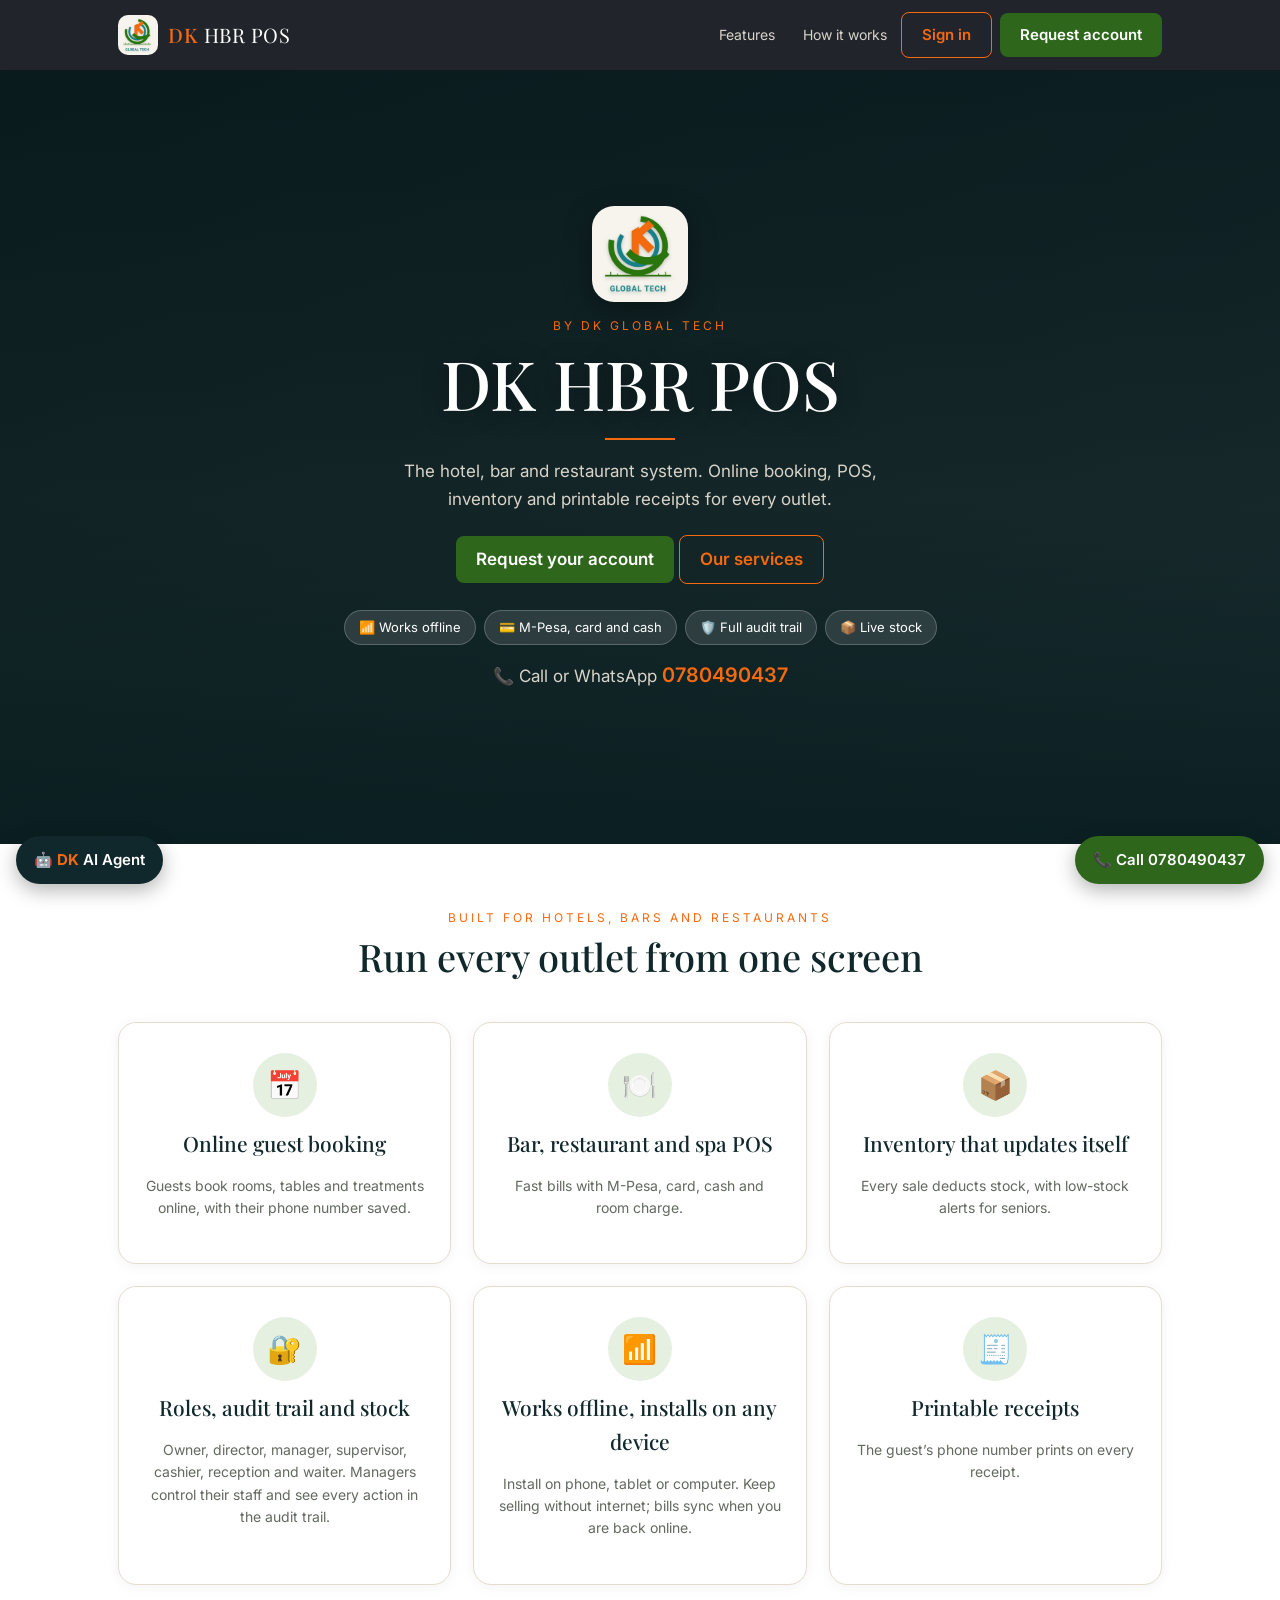
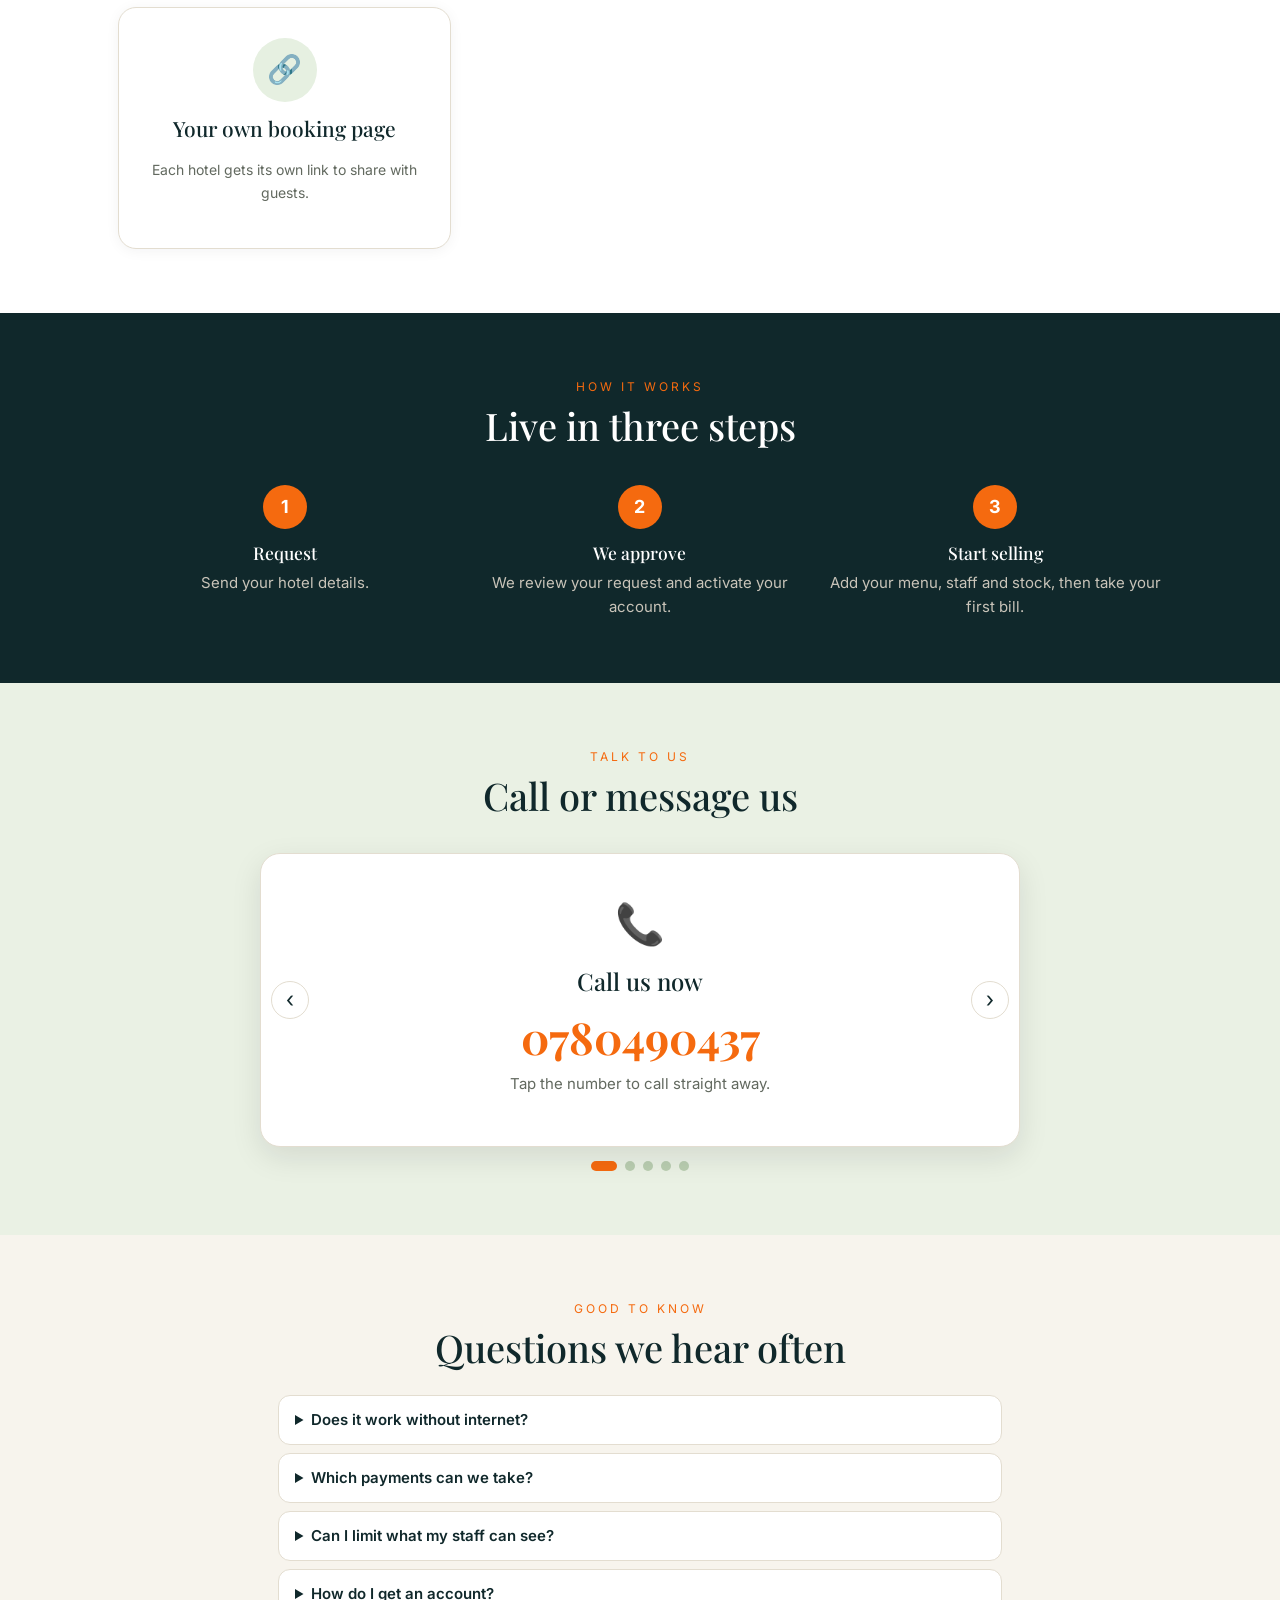
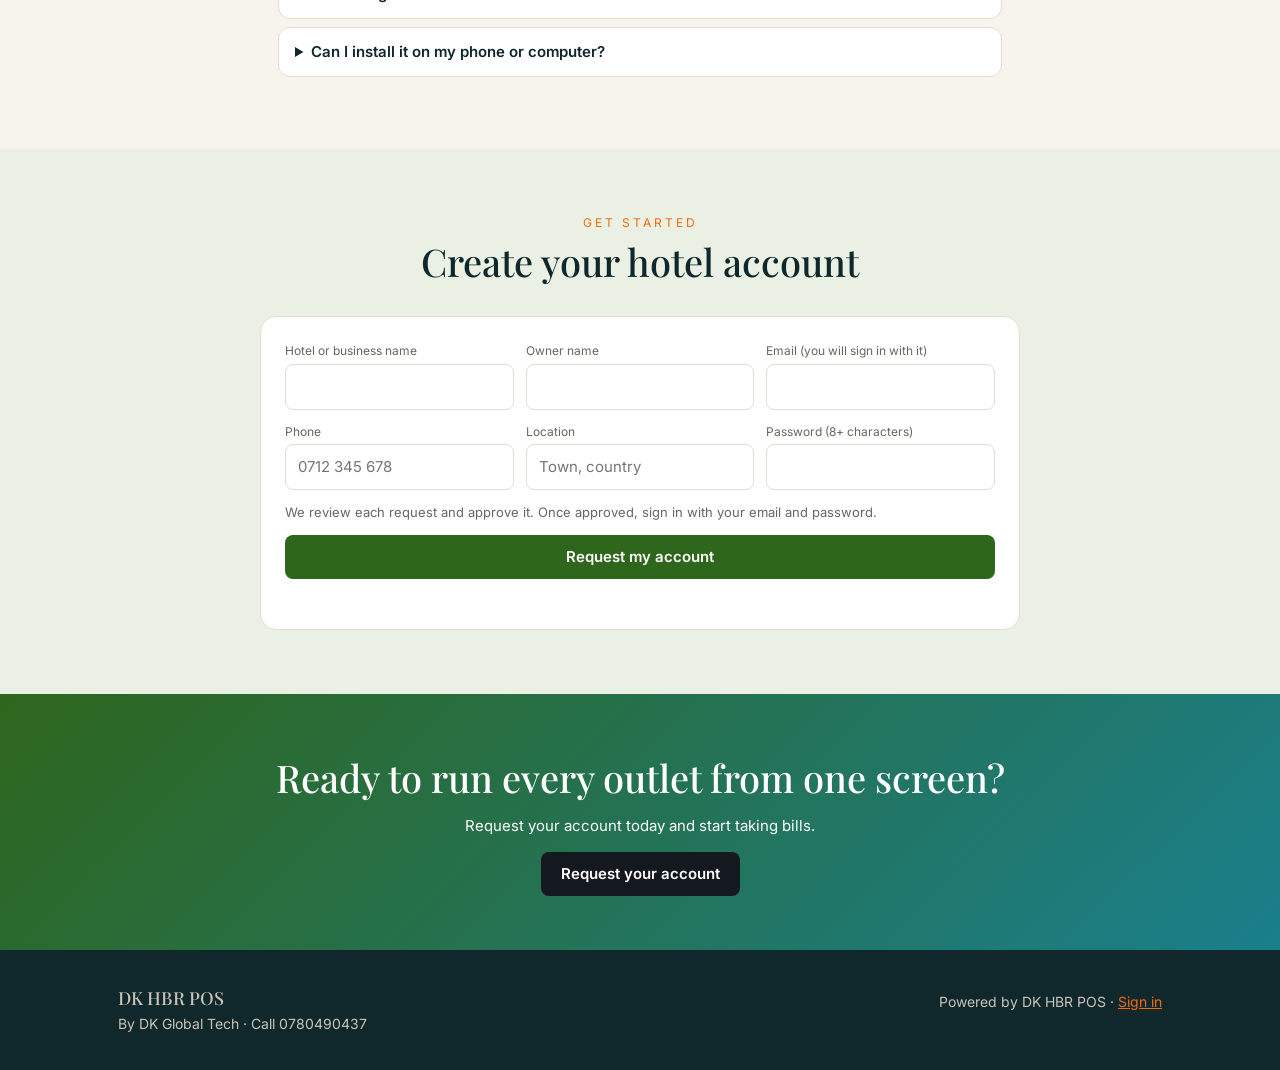
==== commit 9309d7fc: "Update index.html" ====
--- a/index.html
+++ b/index.html
@@ -1,7 +1,93 @@
 <!DOCTYPE html>
 <html lang="en"><head><meta charset="utf-8"><meta name="viewport" content="width=device-width,initial-scale=1,viewport-fit=cover"><title>DK HBR POS</title><meta name="theme-color" content="#2e661c"><link rel="manifest" href="manifest.webmanifest"><link rel="icon" href="[data-uri]"><link rel="apple-touch-icon" href="icon-192.png">
 <link href="https://fonts.googleapis.com/css2?family=Playfair+Display:wght@500;700&family=Inter:wght@400;500;600&display=swap" rel="stylesheet">
-<link rel="stylesheet" href="style.css"><link rel="stylesheet" href="ui.css"></head><body>
+<style>
+:root{--ink:#10282b;--gold:#f56a0f;--g:#2e661c;--t:#1a7f8c;--cream:#f7f4ed;--line:#e3ddd0;--mut:#62695f;--ok:#2e661c;--bad:#b3392f}
+*{box-sizing:border-box}body{margin:0;font:15px/1.6 Inter,system-ui,sans-serif;color:var(--ink);background:var(--cream)}
+h1,h2,h3,.serif{font-family:"Playfair Display",Georgia,serif;font-weight:500;margin:0}
+button,input,select,textarea{font:inherit;color:inherit}button{cursor:pointer}
+input,select,textarea{width:100%;padding:10px 12px;border:1px solid var(--line);border-radius:8px;background:#fff}
+.mut{color:var(--mut);font-size:13px}.wrap{max-width:1080px;margin:0 auto;padding:0 18px}
+.nav{position:sticky;top:0;z-index:5;background:rgba(20,24,31,.94);color:#fff;padding:12px 0}.nav .wrap{display:flex;justify-content:space-between;align-items:center;gap:10px}
+.logo{font-family:"Playfair Display",serif;font-size:20px;letter-spacing:.5px}.logo b{color:var(--gold);font-weight:500}
+.btn{background:var(--g);color:#fff;border:0;border-radius:8px;padding:10px 20px;font-weight:600}.btn.o{background:transparent;border:1px solid var(--gold);color:var(--gold)}
+.hero{min-height:86vh;display:flex;align-items:center;color:#fff;background:radial-gradient(ellipse at 75% 15%,rgba(26,127,140,.35),transparent 55%),repeating-linear-gradient(135deg,rgba(255,255,255,.025) 0 2px,transparent 2px 14px),linear-gradient(160deg,#0e1218,#1b2330 62%,#2b303b)}
+.hero h1{font-size:clamp(36px,7vw,68px);line-height:1.1;margin:10px 0 14px}.hero p{max-width:520px;color:#d9d4c9;font-size:17px}
+.eyebrow{color:var(--gold);letter-spacing:3px;font-size:12px;text-transform:uppercase}.rule{width:70px;height:2px;background:var(--gold);margin:18px 0}
+.sec{padding:64px 0}.sec h2{font-size:clamp(26px,4vw,38px);margin-bottom:6px}
+.cards{display:grid;grid-template-columns:repeat(auto-fit,minmax(260px,1fr));gap:16px;margin-top:24px}
+.sv{background:#fff;border:1px solid var(--line);border-radius:14px;padding:22px}.sv i{color:var(--gold);font-style:normal;font-size:22px}.sv h3{font-size:20px;margin:6px 0}.sv button{margin-top:10px}
+.bk{background:#fff;border:1px solid var(--line);border-radius:16px;padding:24px;max-width:760px;margin:24px auto 0}
+.fg{display:grid;grid-template-columns:repeat(auto-fit,minmax(210px,1fr));gap:12px}.fg label{display:block;font-size:12px;color:var(--mut);margin-bottom:3px}
+footer{background:var(--ink);color:#c9c4b9;padding:34px 0;font-size:14px}footer a,footer button{color:var(--gold);background:none;border:0;padding:0;text-decoration:underline}
+.ok{background:#e9f4ee;color:var(--ok);padding:14px;border-radius:10px;margin-top:14px}.err{color:var(--bad);font-size:13px;margin-top:8px;min-height:18px}
+.ov{display:none;position:fixed;inset:0;background:rgba(0,0,0,.55);z-index:20;align-items:center;justify-content:center;padding:16px}
+.dlg{background:#fff;border-radius:14px;padding:22px;width:min(360px,100%)}.dlg input{margin:6px 0}
+#app{display:none;max-width:1100px;margin:0 auto;padding:12px;padding-bottom:calc(12px + env(safe-area-inset-bottom,0px))}
+.top{display:flex;justify-content:space-between;align-items:center;gap:8px;flex-wrap:wrap;margin-bottom:8px}
+.chips{display:flex;gap:6px;flex-wrap:wrap;margin:8px 0}.chip{border:1px solid var(--line);background:#fff;border-radius:20px;padding:6px 14px}.chip.on{background:var(--ink);color:#fff;border-color:var(--ink)}
+.card{background:#fff;border:1px solid var(--line);border-radius:12px;padding:14px;margin-bottom:10px}
+.split{display:grid;grid-template-columns:minmax(0,1.5fr) minmax(0,1fr);gap:10px}.grid{display:grid;grid-template-columns:repeat(auto-fill,minmax(125px,1fr));gap:8px}
+.item{text-align:left;background:var(--cream);border:1px solid var(--line);border-radius:10px;padding:12px 10px}.item b{display:block;font-weight:500}.item span{font-size:12px;color:var(--mut)}
+.row{display:flex;justify-content:space-between;align-items:center;gap:8px;padding:5px 0;flex-wrap:wrap}.fl{display:grid;gap:6px;margin-bottom:8px}
+.pay{display:grid;grid-template-columns:1fr 1fr;gap:6px;margin-top:8px}.pay button,.go{background:var(--ok);color:#fff;border:0;border-radius:8px;padding:10px;font-weight:600}.go{width:100%;margin-top:8px;background:var(--ink)}
+.sm{border:1px solid var(--line);background:#fff;border-radius:8px;padding:5px 10px}.bad{color:var(--bad)}.low{background:#fbe9e7;color:var(--bad);border-radius:6px;padding:1px 8px;font-size:12px}
+.mets{display:grid;grid-template-columns:repeat(auto-fit,minmax(150px,1fr));gap:8px;margin-bottom:8px}.met{background:#fff;border:1px solid var(--line);border-radius:10px;padding:10px}.met b{display:block;font-size:22px;font-weight:500}
+#toast{position:fixed;left:50%;bottom:20px;transform:translateX(-50%);background:var(--ink);color:#fff;padding:10px 16px;border-radius:8px;display:none;z-index:40}
+#rcpt{display:none;position:fixed;inset:0;background:rgba(0,0,0,.55);z-index:30;align-items:flex-start;justify-content:center;overflow:auto;padding:20px}
+.paper{background:#fff;color:#000;width:min(340px,100%);padding:16px;font:13px/1.5 ui-monospace,Menlo,Consolas,monospace}.paper hr{border:0;border-top:1px dashed #000}.paper .ctr{text-align:center}.paper .r{display:flex;justify-content:space-between;gap:8px}
+#net{display:none;position:fixed;left:0;right:0;top:0;z-index:50;background:#8a5a00;color:#fff;text-align:center;font-size:13px;padding:6px 10px;padding-top:calc(6px + env(safe-area-inset-top,0px))}
+button,.chip,.sm,.go{min-height:36px}
+@media(max-width:700px){.split{grid-template-columns:1fr}}
+#lg{background:linear-gradient(#b9babd,#a9aaad);align-items:flex-start;overflow:auto;padding:24px 16px}
+.lw{width:min(422px,100%);margin:3vh auto}.lb{display:flex;align-items:center;justify-content:center;gap:12px;color:#fff;margin-bottom:26px}.lb img{width:72px;height:72px;border-radius:16px;box-shadow:0 4px 14px rgba(0,0,0,.25)}.lg img,.bdg{width:40px;height:40px;border-radius:10px;vertical-align:middle;margin-right:10px;background:#f7f4ed}.hl{width:96px;height:96px;border-radius:22px;margin:0 auto 14px;display:block;box-shadow:0 8px 28px rgba(0,0,0,.35)}.lb span{font-size:34px;font-weight:700;letter-spacing:1px}
+.lc{background:#fff;border-radius:4px;overflow:hidden;box-shadow:0 6px 24px rgba(0,0,0,.25)}.lh{background:#4a4a4c;color:#fff;text-align:center;font:600 22px Inter,sans-serif;padding:22px 10px}.lbd{padding:20px 24px 24px}
+.lbd label{display:block;font-weight:600;font-size:13px;margin:14px 0 6px;color:#000}.lbd label i{color:#d9372b;font-style:normal;margin-right:4px}.lbd input{border-radius:4px;padding:10px 12px}.lbd input:focus{border-color:#86b7fe;box-shadow:0 0 0 4px rgba(13,110,253,.25);outline:0}
+.pw{display:flex}.pw input{border-radius:4px 0 0 4px}.pw button{border:1px solid var(--line);border-left:0;background:#f1f3f5;border-radius:0 4px 4px 0;padding:0 14px}
+.lbd label.rm{display:flex;align-items:center;gap:8px}.rm input{width:auto}.lgb{width:100%;margin-top:18px;background:#00c0ef;color:#fff;border:0;border-radius:4px;padding:12px;font-size:16px}
+.fp{display:block;margin-top:14px;color:#0d6efd;background:none;border:0;padding:0;text-decoration:underline;font-size:14px}.lf{background:#4a4a4c;color:#fff;text-align:center;font-size:13px;padding:14px}.lx{display:block;margin:16px auto 0;background:transparent;border-color:#fff;color:#fff}
+.pf{display:flex;flex-wrap:wrap;gap:14px;margin:8px 0}.pf label{display:flex;align-items:center;gap:6px;font-size:14px;color:var(--ink);margin:0}.pf input{width:auto}
+.hero{background:linear-gradient(180deg,rgba(8,30,32,.74),rgba(10,40,36,.52) 55%,rgba(8,30,32,.9)),url(hero.jpg) center/cover,url("https://images.unsplash.com/photo-1517248135467-4c7edcad34c4?auto=format&fit=crop&w=1600&q=70") center/cover,linear-gradient(160deg,#0e1218,#2b303b);text-align:center;justify-content:center}.hero p{margin-left:auto;margin-right:auto}.hero .rule{margin:18px auto}
+#services{background:#fff}#services .wrap{text-align:center}.cards.ft{grid-template-columns:repeat(auto-fit,minmax(280px,1fr));gap:22px;margin-top:34px}
+.cards.ft .sv{text-align:center;padding:30px 24px;border-radius:18px;transition:.2s;box-shadow:0 2px 14px rgba(20,24,31,.05)}.cards.ft .sv:hover{transform:translateY(-4px);box-shadow:0 12px 30px rgba(20,24,31,.12);border-color:var(--gold)}
+.cards.ft .sv i{display:flex;width:64px;height:64px;margin:0 auto 10px;border-radius:50%;background:#e6f0e1;align-items:center;justify-content:center;font-size:28px}.cards.ft .sv h3{font-size:21px}
+.how{background:var(--ink);color:#fff;text-align:center}.how .st{display:grid;grid-template-columns:repeat(auto-fit,minmax(220px,1fr));gap:22px;margin-top:28px}.how .st b{display:flex;width:44px;height:44px;margin:0 auto 10px;border-radius:50%;background:var(--gold);align-items:center;justify-content:center;font-size:18px}.how p{color:#c9c4b9;margin:4px 0 0}
+.tabs{position:sticky;top:0;z-index:10;background:var(--cream);flex-wrap:nowrap;overflow-x:auto;padding:8px 0;margin:6px 0 10px;border-bottom:1px solid var(--line);scrollbar-width:none}.tabs::-webkit-scrollbar{display:none}.tabs .chip{display:flex;align-items:center;gap:6px;white-space:nowrap;flex:0 0 auto}
+@media(max-width:700px){.tabs{position:fixed;left:0;right:0;top:auto;bottom:0;margin:0;padding:6px 6px calc(6px + env(safe-area-inset-bottom,0px));background:#fff;border-top:1px solid var(--line);border-bottom:0;gap:2px}.tabs .chip{flex-direction:column;gap:0;border:0;border-radius:10px;font-size:11px;padding:4px 10px;min-width:64px}.tabs .ti{font-size:18px}.tabs .chip.on{background:var(--ink);color:#fff}#app{padding-bottom:84px}}
+html{scroll-behavior:smooth}section{scroll-margin-top:70px}.nav{backdrop-filter:blur(10px)}.nl a{color:#d9d4c9;text-decoration:none;margin:0 14px;font-size:14px}.nl a:hover{color:var(--gold)}
+.hero h1{text-shadow:0 2px 24px rgba(0,0,0,.45)}.pills{display:flex;flex-wrap:wrap;gap:8px;justify-content:center;margin-top:26px}.pills span{background:rgba(255,255,255,.12);border:1px solid rgba(255,255,255,.22);backdrop-filter:blur(6px);border-radius:20px;padding:6px 14px;font-size:13px;color:#fff}
+.cta{background:linear-gradient(135deg,#2e661c,#1a7f8c);color:#fff;text-align:center;padding:54px 0}.cta p{margin:6px 0 4px}.cta .btn{background:#14181f;margin-top:10px;text-decoration:none;display:inline-block}
+.rv{opacity:0;transform:translateY(18px);transition:opacity .6s,transform .6s}.rv.in{opacity:1;transform:none}
+@media(max-width:700px){.nl{display:none}}@media(prefers-reduced-motion:reduce){.rv{opacity:1;transform:none;transition:none}html{scroll-behavior:auto}}
+.car{position:relative;max-width:760px;margin:26px auto 0;overflow:hidden;border-radius:20px;background:#fff;border:1px solid var(--line);box-shadow:0 10px 30px rgba(20,24,31,.1)}.ct{display:flex;transition:transform .6s ease}.cs{flex:0 0 100%;padding:38px 56px;text-align:center}
+.cs .ci{font-size:40px}.cs h3{font-size:24px;margin:6px 0}.cs .big{display:block;font:700 clamp(28px,6vw,44px) "Playfair Display",serif;color:var(--gold);text-decoration:none;margin:6px 0}.cs p{color:var(--mut);margin:6px 0 12px}.cs .btn{text-decoration:none;display:inline-block}
+.cn{position:absolute;top:50%;transform:translateY(-50%);width:38px;height:38px;border-radius:50%;border:1px solid var(--line);background:#fff;font-size:22px;min-height:0;padding:0}.cn.l{left:10px}.cn.r{right:10px}
+.dots{display:flex;gap:8px;justify-content:center;margin-top:14px}.dots button{width:10px;height:10px;min-height:0;padding:0;border-radius:50%;border:0;background:#b9cdb0;transition:.3s}.dots button.on{background:var(--gold);width:26px;border-radius:6px}
+.fab{position:fixed;right:16px;bottom:16px;z-index:8;background:var(--ok);color:#fff;text-decoration:none;border-radius:30px;padding:12px 18px;font-weight:600;box-shadow:0 6px 20px rgba(0,0,0,.3)}
+.hcall{margin-top:14px;color:#fff}.hcall a{color:var(--gold);font-weight:600;font-size:20px;text-decoration:none}
+details.fq{background:#fff;border:1px solid var(--line);border-radius:12px;padding:12px 16px;margin:8px 0;text-align:left}details.fq summary{cursor:pointer;font-weight:600}details.fq p{margin:8px 0 0;color:var(--mut)}
+@media(max-width:700px){.cs{padding:30px 40px}}
+.aib{position:fixed;left:16px;bottom:16px;z-index:9;background:var(--ink);color:#fff;border:0;border-radius:30px;padding:12px 18px;font-weight:600;box-shadow:0 6px 20px rgba(0,0,0,.3)}.aib b{color:var(--gold)}
+.aip{display:none;position:fixed;left:16px;bottom:72px;z-index:25;width:min(380px,calc(100vw - 32px));height:min(560px,calc(100vh - 100px));background:#fff;border:1px solid var(--line);border-radius:16px;box-shadow:0 18px 50px rgba(0,0,0,.35);flex-direction:column;overflow:hidden}
+.aih{background:var(--ink);color:#fff;padding:12px 14px;display:flex;justify-content:space-between;align-items:center}.aih small{display:block;color:#c9c4b9;font-size:11px}.aih button{background:none;border:0;color:#fff;font-size:22px;min-height:0}
+.aim{flex:1;overflow:auto;padding:12px;background:var(--cream);display:flex;flex-direction:column;gap:8px}.am{max-width:92%;padding:8px 12px;border-radius:14px;font-size:14px;white-space:pre-wrap}.am div{white-space:normal}.am.b{background:#fff;border:1px solid var(--line);align-self:flex-start}.am.u{background:var(--ink);color:#fff;align-self:flex-end}
+.aq{display:flex;flex-wrap:wrap;gap:6px;margin-top:6px}.aq button{border:1px solid var(--gold);background:#fff;color:var(--ink);border-radius:16px;padding:4px 10px;font-size:13px;min-height:0}
+.aif{display:flex;gap:6px;padding:8px;border-top:1px solid var(--line)}.aif input{flex:1}.aif button{background:var(--g);color:#fff;border:0;border-radius:8px;padding:0 14px}
+.ch{display:flex;align-items:center;gap:12px;margin-bottom:10px}.ch i{width:40px;height:40px;border-radius:12px;background:linear-gradient(135deg,#e6f0e1,#dcecef);display:flex;align-items:center;justify-content:center;font-style:normal;font-size:20px;flex:0 0 auto}.ch b{font:500 18px "Playfair Display",Georgia,serif}.ch small{display:block;color:var(--mut);font-size:13px}
+.av{width:38px;height:38px;border-radius:50%;background:linear-gradient(135deg,var(--g),var(--t));color:#fff;display:flex;align-items:center;justify-content:center;font-weight:700;flex:0 0 auto}.pill.ok{background:#e6f0e1;color:var(--g);border-radius:12px;padding:2px 10px;font-size:12px;font-weight:600}
+.ai{width:38px;height:38px;border-radius:12px;background:#eef3ea;display:flex;align-items:center;justify-content:center;font-size:18px;flex:0 0 auto}.ai.r{background:#fbe9e7}
+#v .card{box-shadow:0 1px 8px rgba(16,40,43,.05);border-radius:14px;padding:16px}#v .met{border-radius:14px;border-left:4px solid var(--t)}#v .met:nth-child(2){border-left-color:var(--g)}#v .met:nth-child(3){border-left-color:var(--gold)}#v .met:nth-child(4){border-left-color:var(--bad)}
+@media print{body>*:not(#rcpt){display:none!important}#rcpt{position:static;background:none;display:block!important;padding:0}.paper{width:80mm;padding:0}.noprint{display:none!important}}
+.paper.rc{font:12.5px/1.5 Inter,system-ui,sans-serif;padding:0;overflow:hidden;border-radius:12px;box-shadow:0 8px 30px rgba(0,0,0,.25);-webkit-print-color-adjust:exact;print-color-adjust:exact}
+.rc .rch{background:linear-gradient(135deg,#2e661c,#1a7f8c);color:#fff;text-align:center;padding:16px 14px 14px}.rc .rch img{width:56px;height:56px;border-radius:50%;background:#fff;padding:4px;object-fit:contain}
+.rc .rcn{font:700 18px "Playfair Display",Georgia,serif;margin-top:6px}.rc .rcs{font-size:11px;opacity:.92;line-height:1.45;margin-top:2px}.rc .rcb{height:5px;background:#f56a0f}
+.rc .rcm,.rc .rcl,.rc .rcx,.rc .rcp,.rc .rcv,.rc .rce{padding:8px 14px}.rc .rcm{background:#f7f4ed}.rc .rct{display:inline-block;background:#f56a0f;color:#fff;font-weight:700;font-size:11px;letter-spacing:1.5px;padding:2px 10px;border-radius:20px;margin-bottom:6px}
+.rc .rcl .r:nth-child(even){background:#f4f8f1}.rc .rcl .r{padding:2px 4px;border-radius:4px}.rc .rcx{border-top:1px dashed #b9c6b0;color:#4b524a}
+.rc .rcg{display:flex;justify-content:space-between;align-items:center;background:#1a7f8c;color:#fff;font:700 17px Inter,sans-serif;padding:9px 14px}
+.rc .rcp{background:#eef3ea}.rc .rcv{border-top:1px dashed #b9c6b0}.rc .rce{font-size:11px;color:#4b524a;text-align:center;border-top:1px dashed #b9c6b0}
+.rc .rcf{text-align:center;padding:12px 14px 4px;color:#2e661c}.rc .rcf b{font-size:14px;font-family:"Playfair Display",Georgia,serif}.rc .rcw{text-align:center;font-size:10px;color:#9aa397;padding:2px 0 10px}.rc .noprint{padding:0 14px 14px}
+@media print{.paper.rc{box-shadow:none;border-radius:0;width:80mm}}
+</style><link rel="stylesheet" href="ui.css"></head><body>
 <div id="land">
 <div class="nav"><div class="wrap"><div style="display:flex;align-items:center"><img class="bdg" src="[data-uri]" alt="DK Global Tech"><div class="logo" id="lg1"></div></div><div><span class="nl"><a href="#services">Features</a><a href="#how" class="pl">How it works</a></span><button class="btn o" data-a="lgo" style="margin-right:8px">Sign in</button><a href="#book" id="nb" class="btn" style="text-decoration:none;display:inline-block">Book now</a></div></div></div>
 <header class="hero"><div class="wrap"><img class="hl pl" src="[data-uri]" alt="DK Global Tech"><div class="eyebrow" id="ad"></div><h1 id="hn"></h1><div class="rule"></div><p id="tg"></p><p style="margin-top:22px"><a href="#book" id="hb" class="btn" style="text-decoration:none;display:inline-block">Plan your visit</a> <a href="#services" class="btn o" style="text-decoration:none;display:inline-block">Our services</a></p><div class="pills pl"><span>📶 Works offline</span><span>💳 M-Pesa, card and cash</span><span>🛡️ Full audit trail</span><span>📦 Live stock</span></div><p class="hcall pl">📞 Call or WhatsApp <a href="tel:0780490437">0780490437</a></p></div></header>
